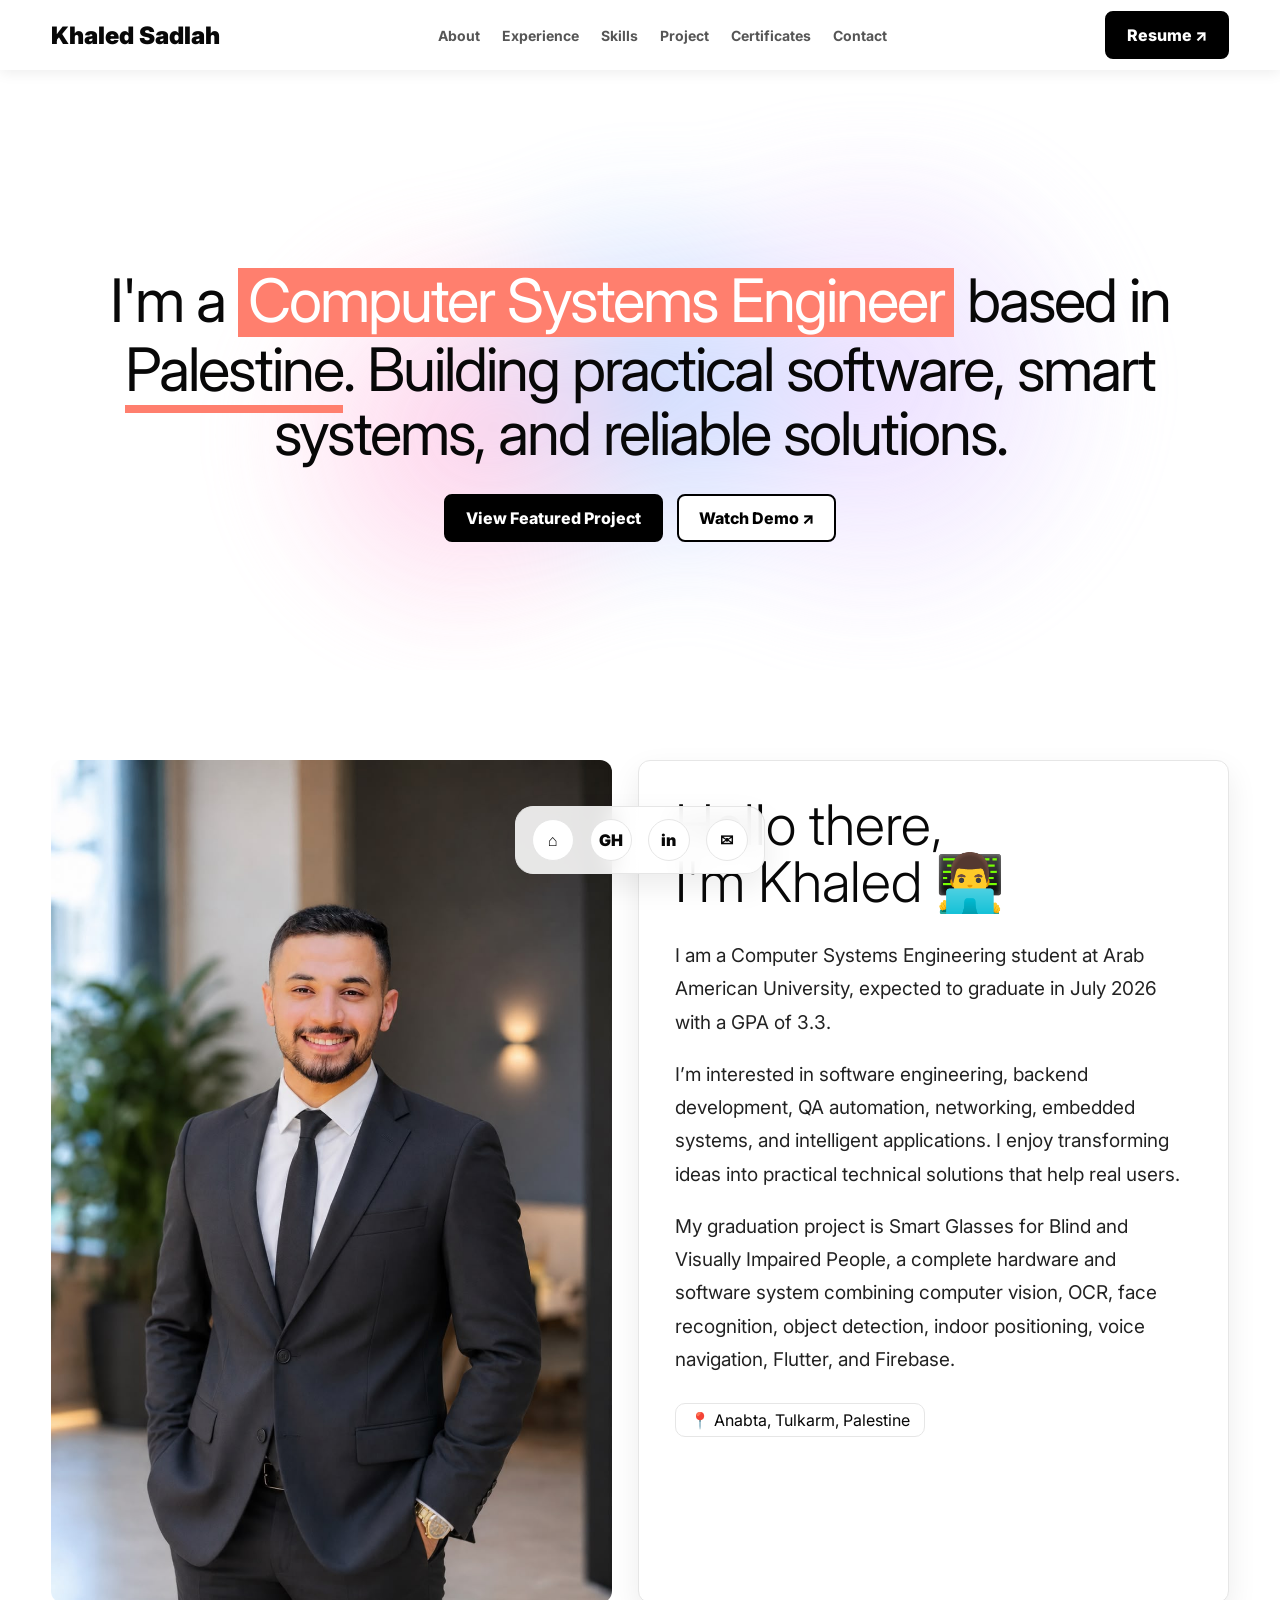
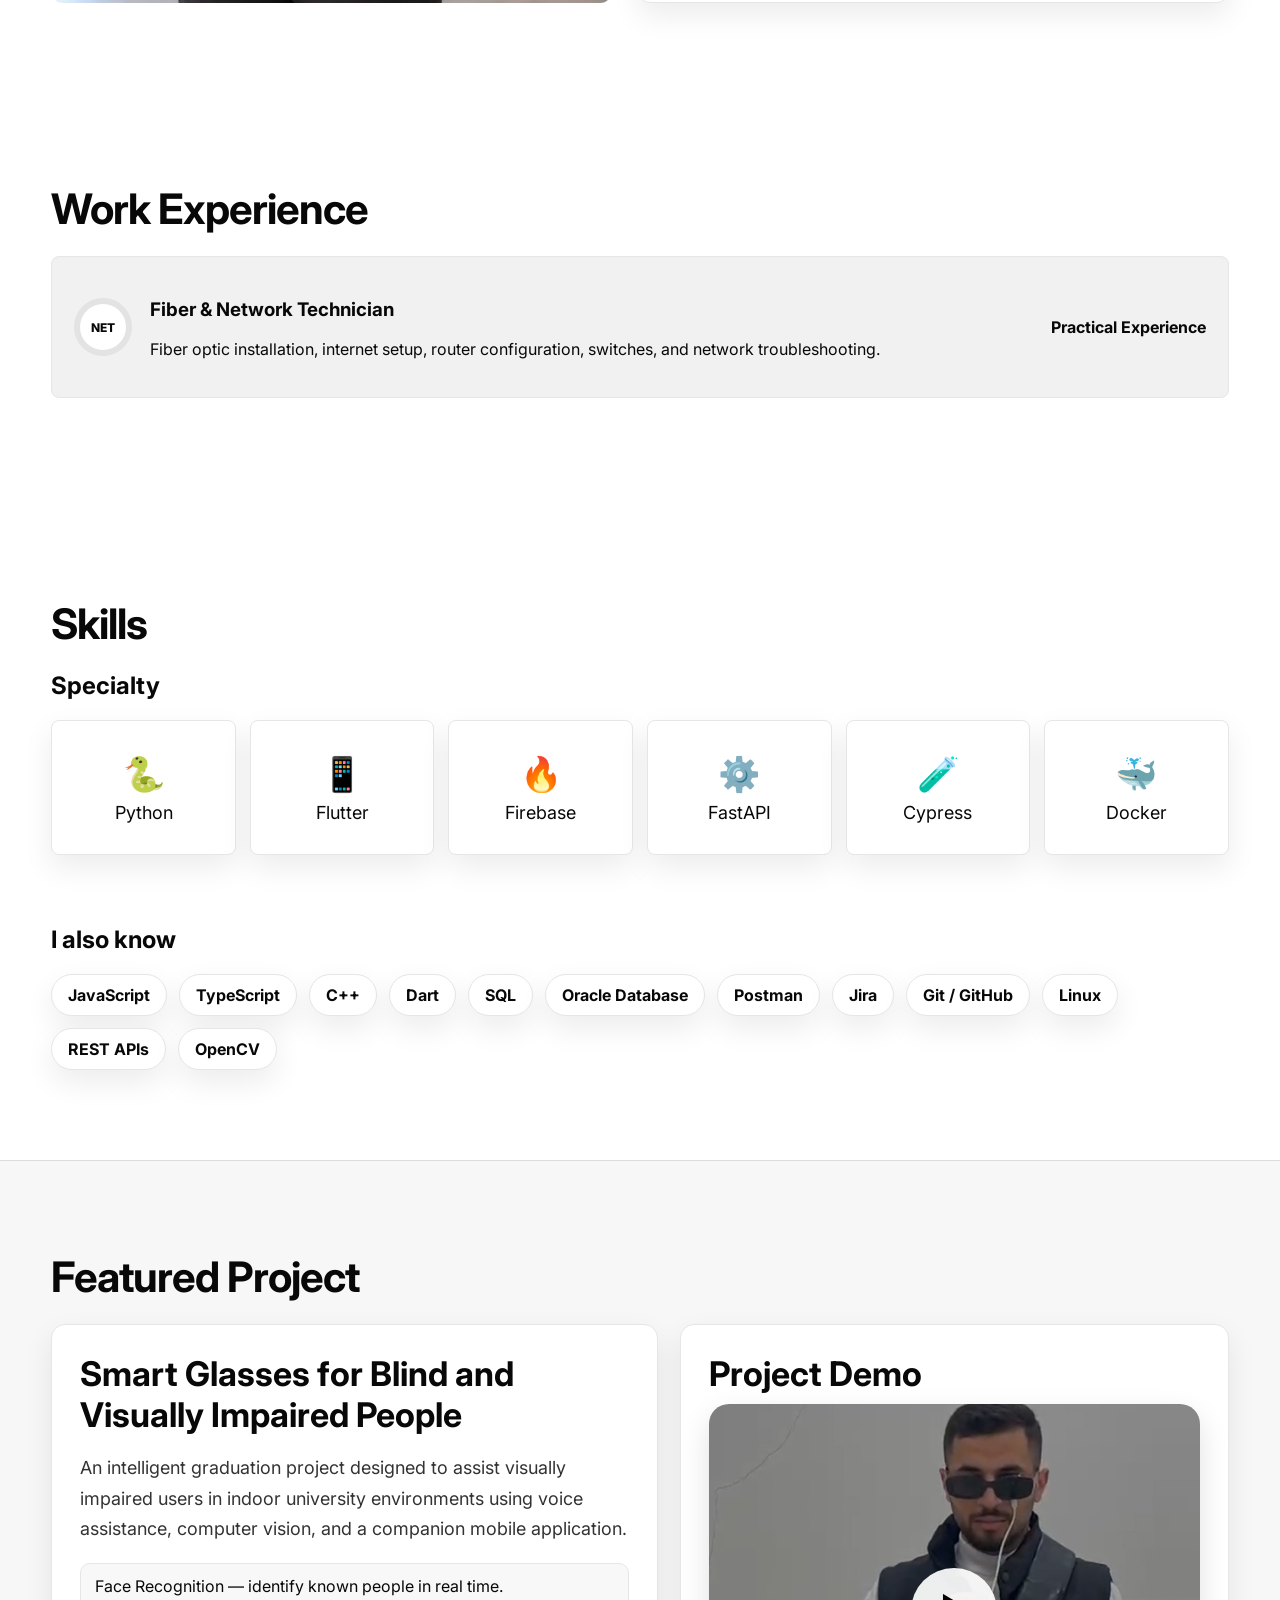
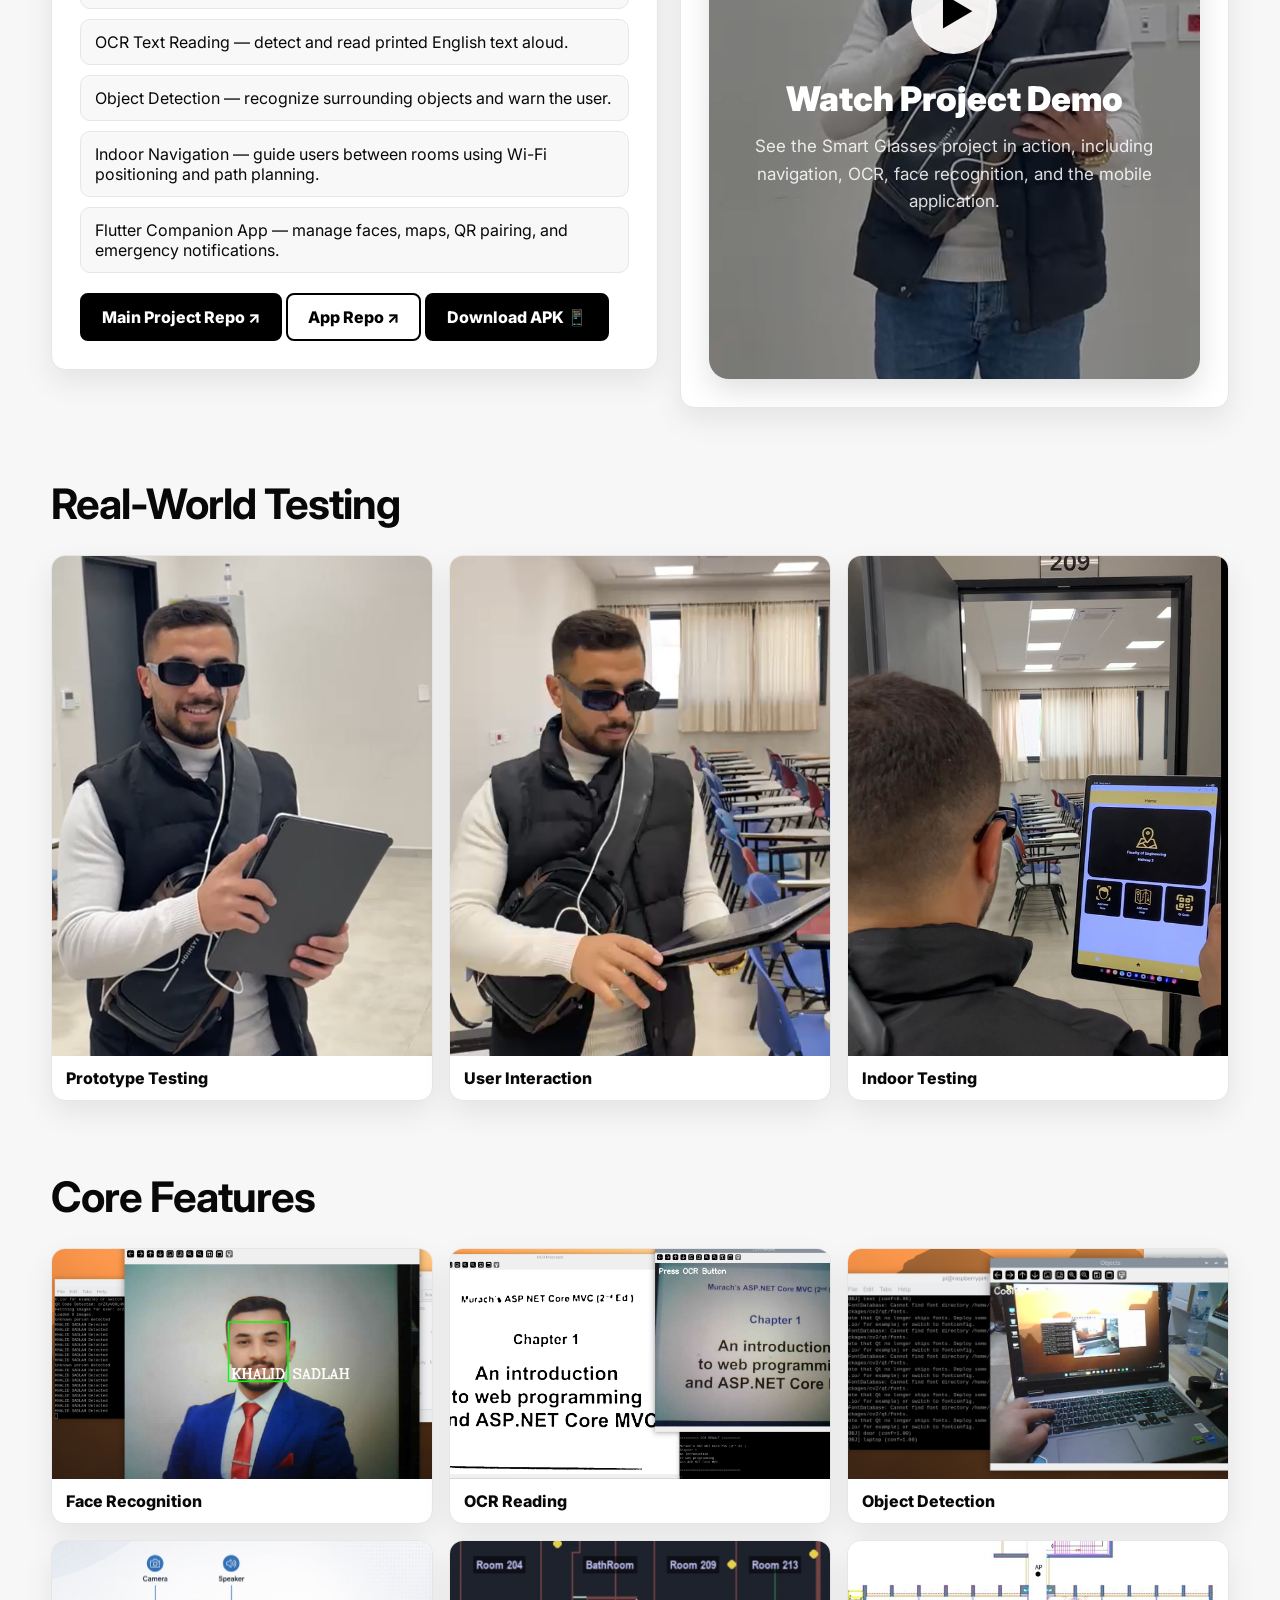
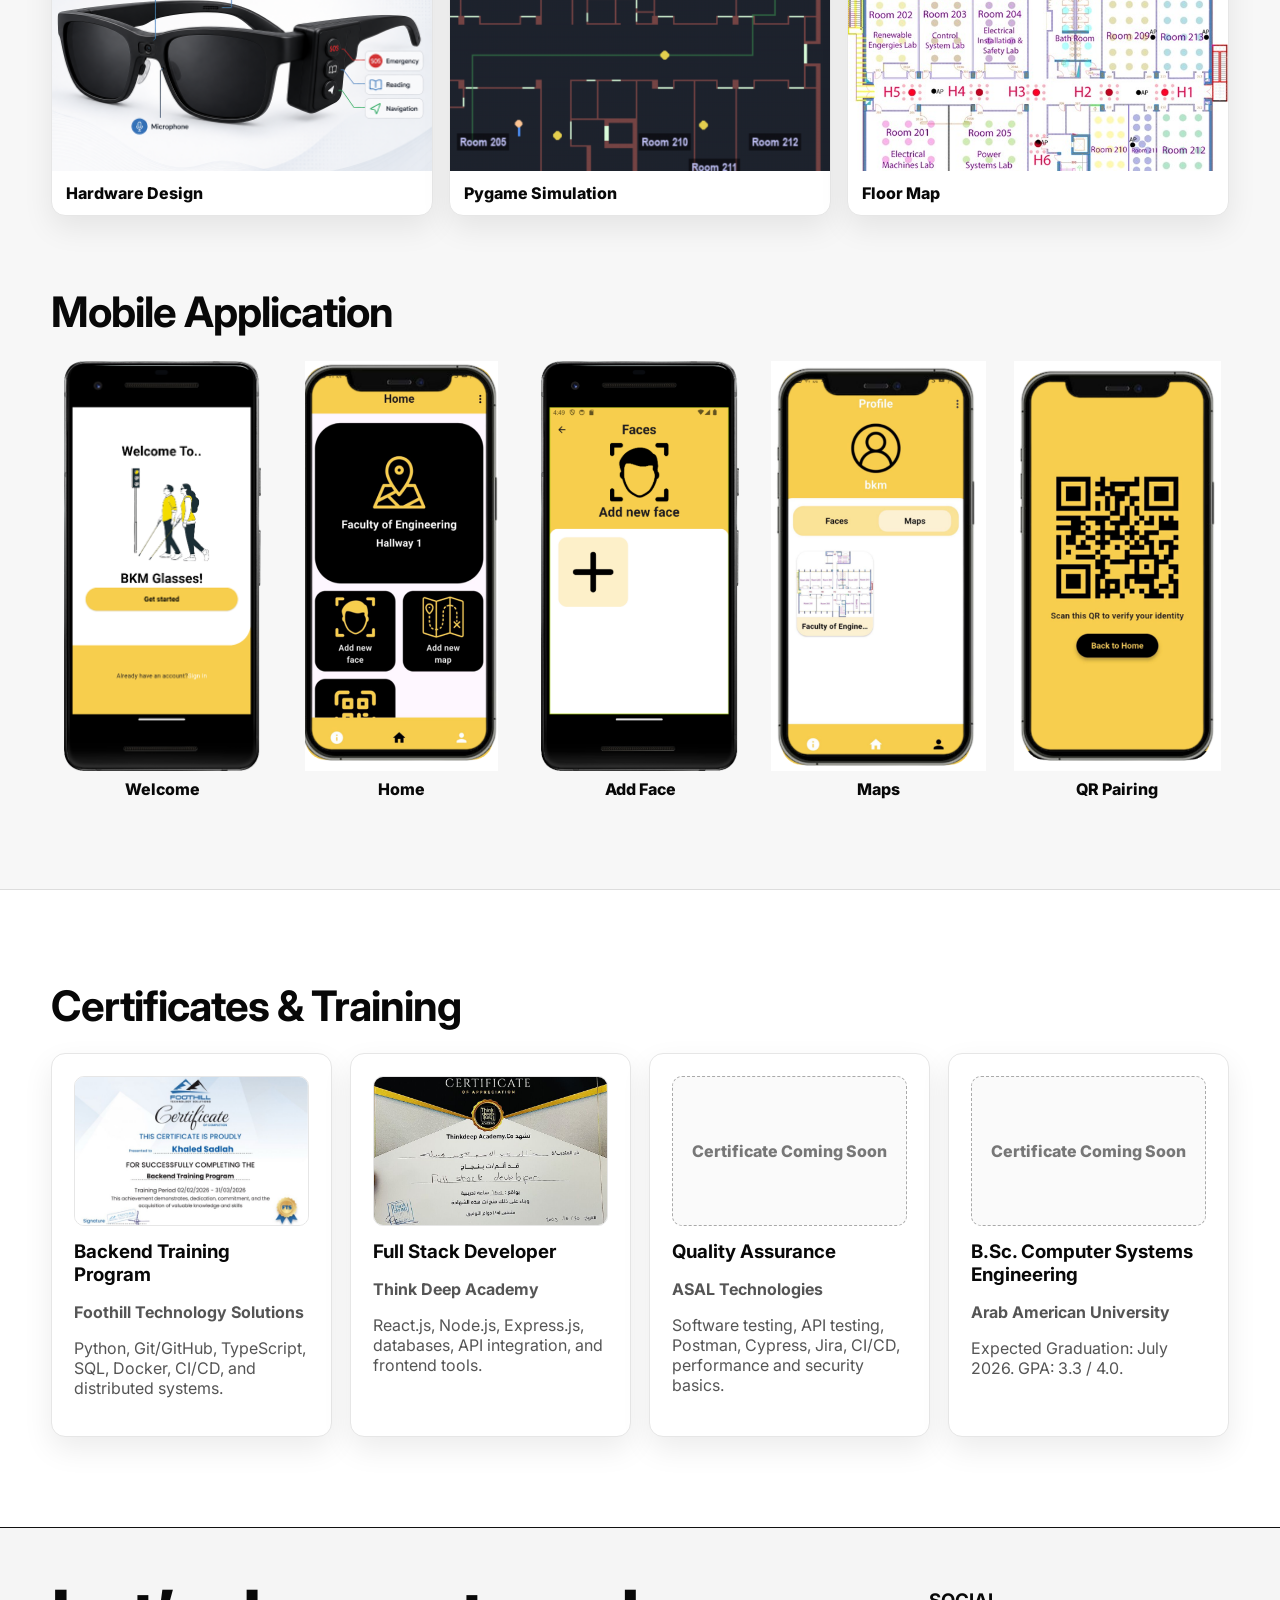
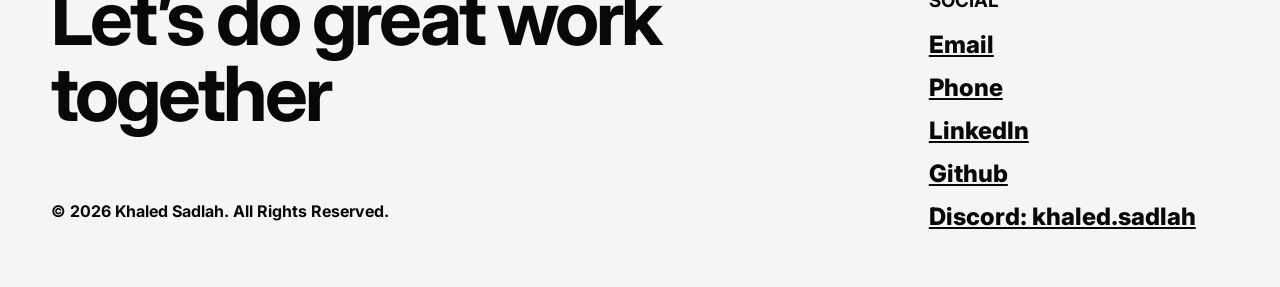
==== portfolio.html @ cbd79a77 "Upload" ====
<!DOCTYPE html>
<html lang="en">

<head>
  <meta charset="UTF-8">
  <meta name="viewport" content="width=device-width, initial-scale=1.0">
  <title>Khaled Sadlah | Portfolio</title>
  <link rel="preconnect" href="https://fonts.googleapis.com">
  <link rel="preconnect" href="https://fonts.gstatic.com" crossorigin>
  <link href="https://fonts.googleapis.com/css2?family=Inter:wght@400;600;700;800;900&display=swap" rel="stylesheet">
  <link rel="stylesheet" href="assets/style.css">
</head>

<body>
  <header class="topbar">
    <div class="container nav">
      <a class="logo" href="index.html">Khaled Sadlah</a>
      <nav class="nav-links">
        <a href="#about">About</a><a href="#experience">Experience</a><a href="#skills">Skills</a><a
          href="#projects">Project</a><a href="#courses">Certificates</a><a href="#contact">Contact</a>
      </nav>
      <a class="btn" href="Khaled_Sadlah_CV.pdf" target="_blank">Resume ↗</a>
    </div>
  </header>

  <div class="floating-dock">
    <a class="dock-icon" href="index.html">⌂</a>
    <a class="dock-icon" href="https://github.com/khaled-sadlah" target="_blank">GH</a>
    <a class="dock-icon" href="https://www.linkedin.com/in/khaled-sadlah/" target="_blank">in</a>
    <a class="dock-icon" href="mailto:khaled.sadlah@gmail.com">✉</a>
  </div>

  <section class="hero">
    <div class="blur-bg"></div>
    <div class="container">
      <h1>I'm a <span class="highlight">Computer Systems Engineer</span> based in <span
          class="underline">Palestine</span>. Building practical software, smart systems, and reliable solutions.</h1>
      <div class="hero-actions">
        <a class="btn" href="#projects">View Featured Project</a>
        <a class="btn light" href="https://youtube.com/shorts/ysKAUUIaAP4?si=lM4BC8TJn2oJ4_73" target="_blank">Watch
          Demo ↗</a>
      </div>
    </div>
  </section>

  <section class="section" id="about">
    <div class="container about-grid">
      <div class="photo-box"><img src="assets/images/about_side.jpeg" alt="Khaled Sadlah profile"></div>
      <div class="about-card">
        <h2>Hello there,<br>I'm Khaled 👨‍💻</h2>
        <p>I am a Computer Systems Engineering student at Arab American University, expected to graduate in July 2026
          with a GPA of 3.3.</p>
        <p>I’m interested in software engineering, backend development, QA automation, networking, embedded systems, and
          intelligent applications. I enjoy transforming ideas into practical technical solutions that help real users.
        </p>
        <p>My graduation project is Smart Glasses for Blind and Visually Impaired People, a complete hardware and
          software system combining computer vision, OCR, face recognition, object detection, indoor positioning, voice
          navigation, Flutter, and Firebase.</p>
        <div class="name-pill">📍 Anabta, Tulkarm, Palestine</div>
      </div>
    </div>
  </section>

  <section class="section" id="experience">
    <div class="container">
      <h2 class="section-title">Work Experience</h2>
      <div class="experience-card">
        <div class="company">
          <div class="company-logo">NET</div>
          <div>
            <h3>Fiber & Network Technician</h3>
            <p>Fiber optic installation, internet setup, router configuration, switches, and network troubleshooting.
            </p>
          </div>
        </div>
        <strong>Practical Experience</strong>
      </div>
    </div>
  </section>

  <section class="section" id="skills">
    <div class="container">
      <h2 class="section-title">Skills</h2>
      <h2>Specialty</h2>
      <div class="skills-grid">
        <div class="skill-card">
          <div>
            <div class="skill-icon">🐍</div>Python
          </div>
        </div>
        <div class="skill-card">
          <div>
            <div class="skill-icon">📱</div>Flutter
          </div>
        </div>
        <div class="skill-card">
          <div>
            <div class="skill-icon">🔥</div>Firebase
          </div>
        </div>
        <div class="skill-card">
          <div>
            <div class="skill-icon">⚙️</div>FastAPI
          </div>
        </div>
        <div class="skill-card">
          <div>
            <div class="skill-icon">🧪</div>Cypress
          </div>
        </div>
        <div class="skill-card">
          <div>
            <div class="skill-icon">🐳</div>Docker
          </div>
        </div>
      </div>
      <h2 style="margin-top:70px">I also know</h2>
      <div class="pills">
        <span class="pill">JavaScript</span><span class="pill">TypeScript</span><span class="pill">C++</span><span
          class="pill">Dart</span><span class="pill">SQL</span><span class="pill">Oracle Database</span><span
          class="pill">Postman</span><span class="pill">Jira</span><span class="pill">Git / GitHub</span><span
          class="pill">Linux</span><span class="pill">REST APIs</span><span class="pill">OpenCV</span>
      </div>
    </div>
  </section>

  <section class="section project-section" id="projects">
    <div class="container">
      <h2 class="section-title">Featured Project</h2>
      <div class="project-grid">
        <div class="project-card">
          <h3>Smart Glasses for Blind and Visually Impaired People</h3>
          <p>An intelligent graduation project designed to assist visually impaired users in indoor university
            environments using voice assistance, computer vision, and a companion mobile application.</p>
          <div class="feature-list">
            <div class="feature">Face Recognition — identify known people in real time.</div>
            <div class="feature">OCR Text Reading — detect and read printed English text aloud.</div>
            <div class="feature">Object Detection — recognize surrounding objects and warn the user.</div>
            <div class="feature">Indoor Navigation — guide users between rooms using Wi-Fi positioning and path
              planning.</div>
            <div class="feature">Flutter Companion App — manage faces, maps, QR pairing, and emergency notifications.
            </div>
          </div>
          <br>
          <a class="btn" href="https://github.com/khaled-sadlah/Smart-Glasses" target="_blank">Main Project Repo ↗</a>
          <a class="btn light" href="https://github.com/khaled-sadlah/Smart-Glasses-Application" target="_blank">App
            Repo ↗</a>
          <a class="btn" href="assets/files/BKM_Glasses.apk" download>Download APK 📱</a>
        </div>
        <div class="project-card demo-card">
          <h3>Project Demo</h3>

          <a class="demo-link" href="https://youtube.com/shorts/ysKAUUIaAP4" target="_blank">
            <img class="demo-image" src="assets/images/short.png" alt="Smart Glasses Project Demo">

            <div class="demo-overlay">
              <div class="play-icon">▶</div>
              <h2>Watch Project Demo</h2>
              <p>
                See the Smart Glasses project in action, including navigation,
                OCR, face recognition, and the mobile application.
              </p>
            </div>
          </a>

        </div>
      </div>

      <h2 class="section-title" style="margin-top:70px">Real-World Testing</h2>
      <div class="gallery">
        <figure><img src="assets/images/project_demo_1.png" alt="Smart glasses testing">
          <figcaption>Prototype Testing</figcaption>
        </figure>
        <figure><img src="assets/images/project_demo_2.png" alt="User interaction">
          <figcaption>User Interaction</figcaption>
        </figure>
        <figure><img src="assets/images/room_testing.png" alt="Room testing">
          <figcaption>Indoor Testing</figcaption>
        </figure>
      </div>

      <h2 class="section-title" style="margin-top:70px">Core Features</h2>
      <div class="gallery-screenshots">
        <figure><img src="assets/images/face_recognition.png" alt="Face recognition">
          <figcaption>Face Recognition</figcaption>
        </figure>
        <figure><img src="assets/images/ocr_reading.png" alt="OCR reading">
          <figcaption>OCR Reading</figcaption>
        </figure>
        <figure><img src="assets/images/object_detection.png" alt="Object detection">
          <figcaption>Object Detection</figcaption>
        </figure>
        <figure><img src="assets/images/glasses_diagram.png" alt="Glasses diagram">
          <figcaption>Hardware Design</figcaption>
        </figure>
        <figure><img src="assets/images/navigation_map.png" alt="Indoor navigation">
          <figcaption>Pygame Simulation</figcaption>
        </figure>
        <figure><img src="assets/images/floor_plan.jpg" alt="Floor plan">
          <figcaption>Floor Map</figcaption>
        </figure>
      </div>

      <h2 class="section-title" style="margin-top:70px">Mobile Application</h2>
      <div class="phone-gallery">
        <figure><img src="assets/images/app_welcome.png" alt="Welcome screen">
          <figcaption>Welcome</figcaption>
        </figure>
        <figure><img src="assets/images/app_home.png" alt="Home screen">
          <figcaption>Home</figcaption>
        </figure>
        <figure><img src="assets/images/app_add_face.png" alt="Add face screen">
          <figcaption>Add Face</figcaption>
        </figure>
        <figure><img src="assets/images/app_maps.png" alt="Maps screen">
          <figcaption>Maps</figcaption>
        </figure>
        <figure><img src="assets/images/app_qr.png" alt="QR screen">
          <figcaption>QR Pairing</figcaption>
        </figure>
      </div>
    </div>
  </section>

  <section class="section" id="courses">
    <div class="container">
      <h2 class="section-title">Certificates & Training</h2>
      <div class="courses-grid">
        <div class="course">
          <img class="cert-img" src="assets/images/cert_backend.png" alt="Backend certificate">
          <h3>Backend Training Program</h3>
          <p><b>Foothill Technology Solutions</b></p>
          <p>Python, Git/GitHub, TypeScript, SQL, Docker, CI/CD, and distributed systems.</p>
        </div>
        <div class="course">
          <img class="cert-img" src="assets/images/cert_fullstack.png" alt="Full stack certificate">
          <h3>Full Stack Developer</h3>
          <p><b>Think Deep Academy</b></p>
          <p>React.js, Node.js, Express.js, databases, API integration, and frontend tools.</p>
        </div>
        <div class="course">
          <div class="coming-soon">Certificate Coming Soon</div>
          <h3>Quality Assurance</h3>
          <p><b>ASAL Technologies</b></p>
          <p>Software testing, API testing, Postman, Cypress, Jira, CI/CD, performance and security basics.</p>
        </div>
        <div class="course">
          <div class="coming-soon">Certificate Coming Soon</div>
          <h3>B.Sc. Computer Systems Engineering</h3>
          <p><b>Arab American University</b></p>
          <p>Expected Graduation: July 2026. GPA: 3.3 / 4.0.</p>
        </div>
      </div>
    </div>
  </section>

  <footer class="footer" id="contact">
    <div class="container footer-grid">
      <div>
        <h2>Let’s do great work together</h2>
        <p class="copyright">© 2026 Khaled Sadlah. All Rights Reserved.</p>
      </div>
      <div class="social-list">
        <h3>SOCIAL</h3>
        <a href="mailto:khaled.sadlah@gmail.com">Email</a>
        <a href="tel:+972592522002">Phone</a>
        <a href="https://www.linkedin.com/in/khaled-sadlah/" target="_blank">LinkedIn</a>
        <a href="https://github.com/khaled-sadlah" target="_blank">Github</a>
        <a href="#">Discord: khaled.sadlah</a>
      </div>
    </div>
  </footer>
</body>

</html>
---- assets/style.css ----
:root {
  --black: #050505;
  --text: #080808;
  --muted: #666;
  --soft: #f7f7f7;
  --line: #e6e6e6;
  --card: #fff;
  --dark: #202526;
  --dark2: #303537;
  --accent: #ff7f6e;
  --yellow: #ffd54a;
  --shadow: 0 12px 30px rgba(0, 0, 0, .08);
}

* {
  box-sizing: border-box
}

html {
  scroll-behavior: smooth
}

body {
  margin: 0;
  font-family: Inter, Arial, sans-serif;
  color: var(--text);
  background: #fff
}

a {
  color: inherit;
  text-decoration: none
}

img {
  max-width: 100%;
  display: block
}

.container {
  width: min(1180px, 92%);
  margin: auto
}

.btn {
  display: inline-flex;
  align-items: center;
  gap: 10px;
  background: #000;
  color: #fff;
  padding: 12px 20px;
  border-radius: 8px;
  font-weight: 800;
  border: 2px solid #000
}

.btn.light {
  background: #fff;
  color: #000
}

.topbar {
  position: sticky;
  top: 0;
  z-index: 50;
  background: rgba(255, 255, 255, .92);
  backdrop-filter: blur(12px);
  box-shadow: 0 2px 14px rgba(0, 0, 0, .08)
}

.nav {
  display: flex;
  justify-content: space-between;
  align-items: center;
  height: 70px
}

.logo {
  font-weight: 900;
  font-size: 24px
}

.nav-links {
  display: flex;
  gap: 22px;
  font-weight: 700;
  color: #555;
  font-size: 14px
}

.hero {
  min-height: 600px;
  display: grid;
  align-items: center;
  position: relative;
  overflow: hidden
}

.blur-bg {
  position: absolute;
  inset: 80px 4% auto 4%;
  height: 520px;
  background: radial-gradient(circle at 35% 55%, rgba(255, 190, 225, .75), transparent 27%), radial-gradient(circle at 50% 45%, rgba(165, 196, 255, .65), transparent 34%), radial-gradient(circle at 70% 45%, rgba(225, 206, 255, .75), transparent 30%);
  filter: blur(38px);
  opacity: .9;
  z-index: -1
}

.hero h1 {
  font-size: clamp(42px, 7vw, 60px);
  line-height: 1.08;
  text-align: center;
  font-weight: 400;
  max-width: 1080px;
  margin: 70px auto 20px;
  letter-spacing: -2px
}

.highlight {
  background: var(--accent);
  color: #fff;
  padding: 0 10px 4px;
  display: inline-block
}

.underline {
  border-bottom: 8px solid var(--accent)
}

.hero-actions {
  display: flex;
  justify-content: center;
  gap: 14px;
  flex-wrap: wrap;
  margin-top: 28px
}

.floating-dock {
  position: fixed;
  left: 50%;
  bottom: 26px;
  transform: translateX(-50%);
  display: flex;
  gap: 16px;
  padding: 12px 16px;
  border: 1px solid var(--line);
  background: rgba(255, 255, 255, .88);
  backdrop-filter: blur(12px);
  border-radius: 18px;
  box-shadow: var(--shadow);
  z-index: 80
}

.dock-icon {
  width: 42px;
  height: 42px;
  border-radius: 50%;
  display: grid;
  place-items: center;
  border: 1px solid var(--line);
  font-weight: 900;
  background: white
}

.section {
  padding: 90px 0
}

.about-grid {
  display: grid;
  grid-template-columns: .95fr 1fr;
  gap: 26px;
  align-items: stretch
}

.photo-box {
  border-radius: 12px;
  background: #eee;
  min-height: 520px;
  overflow: hidden
}

.photo-box img {
  width: 100%;
  height: 100%;
  object-fit: cover
}

.about-card {
  border: 1px solid var(--line);
  border-radius: 12px;
  padding: 36px;
  box-shadow: var(--shadow);
  background: white
}

.about-card h2 {
  font-size: 56px;
  line-height: 1.02;
  margin: 0 0 28px;
  font-weight: 300
}

.about-card p {
  font-size: 19px;
  line-height: 1.75;
  color: #222
}

.name-pill {
  display: inline-flex;
  align-items: center;
  gap: 10px;
  border: 1px solid var(--line);
  border-radius: 10px;
  padding: 6px 14px;
  margin-top: 8px
}

.section-title {
  font-size: 42px;
  margin: 0 0 22px;
  letter-spacing: -1px
}

.experience-card {
  border: 1px solid var(--line);
  background: #f1f1f1;
  border-radius: 8px;
  padding: 22px;
  display: flex;
  justify-content: space-between;
  align-items: center;
  margin-bottom: 20px;
  gap: 18px
}

.company {
  display: flex;
  gap: 18px;
  align-items: center
}

.company-logo {
  width: 58px;
  height: 58px;
  border-radius: 50%;
  display: grid;
  place-items: center;
  background: #fff;
  border: 6px solid #e3e3e3;
  font-size: 12px;
  font-weight: 800
}

.skills-grid {
  display: grid;
  grid-template-columns: repeat(6, 1fr);
  gap: 14px
}

.skill-card {
  min-height: 135px;
  border: 1px solid var(--line);
  border-radius: 8px;
  background: white;
  box-shadow: var(--shadow);
  display: grid;
  place-items: center;
  text-align: center;
  padding: 18px;
  font-size: 18px
}

.skill-icon {
  font-size: 34px;
  margin-bottom: 8px
}

.pills {
  display: flex;
  flex-wrap: wrap;
  gap: 12px;
  margin-top: 18px
}

.pill {
  padding: 10px 16px;
  border: 1px solid var(--line);
  border-radius: 999px;
  box-shadow: var(--shadow);
  background: white;
  font-weight: 700
}

.project-section {
  background: #f7f7f7;
  border-top: 1px solid #ddd;
  border-bottom: 1px solid #ddd
}

.project-grid {
  display: grid;
  grid-template-columns: 1.05fr .95fr;
  gap: 22px;
  align-items: start
}

.project-card {
  background: #fff;
  border: 1px solid var(--line);
  border-radius: 14px;
  padding: 28px;
  box-shadow: var(--shadow)
}

.project-card h3 {
  font-size: 34px;
  margin: 0 0 10px
}

.project-card p {
  font-size: 18px;
  color: #333;
  line-height: 1.7
}

.feature-list {
  display: grid;
  gap: 10px;
  margin-top: 18px
}

.feature {
  padding: 12px 14px;
  background: #f8f8f8;
  border: 1px solid var(--line);
  border-radius: 10px
}

.video-wrap {
  position: relative;
  aspect-ratio: 9/16;
  max-width: 390px;
  margin: auto;
  border-radius: 26px;
  overflow: hidden;
  box-shadow: var(--shadow);
  background: #000
}

.video-wrap iframe {
  position: absolute;
  inset: 0;
  width: 100%;
  height: 100%;
  border: 0
}

.gallery {
  display: grid;
  grid-template-columns: repeat(3, 1fr);
  gap: 16px;
  margin-top: 26px
}

.gallery figure {
  margin: 0;
  background: white;
  border: 1px solid var(--line);
  border-radius: 14px;
  overflow: hidden;
  box-shadow: var(--shadow)
}

.gallery img {
  width: 100%;
  height: 500px;
  object-fit: cover
}

.gallery figcaption {
  padding: 12px 14px;
  font-weight: 800
}

.gallery-screenshots {
  display: grid;
  grid-template-columns: repeat(3, 1fr);
  gap: 16px;
  margin-top: 26px
}

.gallery-screenshots figure {
  margin: 0;
  background: white;
  border: 1px solid var(--line);
  border-radius: 14px;
  overflow: hidden;
  box-shadow: var(--shadow)
}

.gallery-screenshots img {
  width: 100%;
  height: 230px;
  object-fit: cover
}

.gallery-screenshots figcaption {
  padding: 12px 14px;
  font-weight: 800
}

.phone-gallery {
  display: grid;
  grid-template-columns: repeat(5, 1fr);
  gap: 16px;
  margin-top: 24px
}

.phone-gallery figure {
  margin: 0;
  text-align: center
}

.phone-gallery img {
  height: 410px;
  width: 100%;
  object-fit: contain
}

.phone-gallery figcaption {
  font-weight: 800;
  margin-top: 8px
}

.courses-grid {
  display: grid;
  grid-template-columns: repeat(4, 1fr);
  gap: 18px
}

.course {
  border: 1px solid var(--line);
  border-radius: 14px;
  padding: 22px;
  background: white;
  box-shadow: var(--shadow)
}

.course h3 {
  margin: 0 0 8px
}

.course p {
  color: #555
}

.cert-img {
  height: 150px;
  width: 100%;
  object-fit: cover;
  border-radius: 10px;
  border: 1px solid var(--line);
  margin-bottom: 14px
}

.coming-soon {
  display: grid;
  place-items: center;
  height: 150px;
  border: 1px dashed #aaa;
  border-radius: 10px;
  background: #fafafa;
  color: #777;
  font-weight: 800;
  margin-bottom: 14px
}

.footer {
  min-height: 360px;
  background: #f5f5f5;
  border-top: 1px solid #111;
  display: flex;
  align-items: center
}

.footer-grid {
  display: grid;
  grid-template-columns: 1fr 300px;
  gap: 30px;
  align-items: center
}

.footer h2 {
  font-size: 76px;
  line-height: 1;
  margin: 0;
  letter-spacing: -3px
}

.social-list a {
  display: block;
  font-size: 24px;
  text-decoration: underline;
  margin: 14px 0;
  font-weight: 800
}

.copyright {
  margin-top: 70px;
  font-weight: 700
}

.demo-card {
  overflow: hidden;
}

.demo-link {
  position: relative;
  display: block;
  overflow: hidden;
  border-radius: 20px;
  color: #fff;
  min-height: 450px;
  box-shadow: 0 12px 30px rgba(0, 0, 0, .12);
}

.demo-image {
  width: 100%;
  height: 575px;
  object-fit: cover;
  display: block;
  filter: brightness(0.65);
  transition: 0.3s ease;
}

.demo-link:hover .demo-image {
  transform: scale(1.04);
  filter: brightness(0.5);
}

.demo-overlay {
  position: absolute;
  inset: 0;
  padding: 28px;
  display: flex;
  flex-direction: column;
  justify-content: center;
  align-items: center;
  text-align: center;
}

.play-icon {
  width: 86px;
  height: 86px;
  border-radius: 50%;
  display: grid;
  place-items: center;
  background: rgba(255, 255, 255, .92);
  color: #000;
  font-size: 38px;
  margin-bottom: 24px;
  padding-left: 6px;
}

.demo-overlay h2 {
  margin: 0;
  font-size: 34px;
  font-weight: 900;
}

.demo-overlay p {
  max-width: 430px;
  margin: 14px auto 0;
  color: rgba(255, 255, 255, .86);
  font-size: 17px;
  line-height: 1.6;
}

/* Link page */
.link-body {
  background: var(--dark);
  color: white;
  min-height: 100vh
}

.link-layout {
  min-height: 100vh;
  display: grid;
  grid-template-columns: .85fr 1.25fr;
  gap: 60px;
  align-items: center;
  padding: 70px 0
}

.profile-img {
  width: 360px;
  height: 360px;
  border-radius: 50%;
  background: #ddd;
  margin-bottom: 36px;
  overflow: hidden
}

.profile-img img {
  width: 100%;
  height: 100%;
  object-fit: cover
}

.link-left h1 {
  font-family: Georgia, serif;
  font-size: 52px;
  margin: 0 0 18px
}

.link-left p {
  color: #b7b7b7;
  font-size: 24px;
  line-height: 1.35;
  max-width: 570px
}

.link-right h2 {
  color: #aaa;
  font-weight: 400;
  letter-spacing: 8px;
  font-size: 22px;
  margin: -120px 0 35px
}

.quick-grid {
  display: grid;
  grid-template-columns: 1fr 1fr;
  gap: 26px
}

.quick-card {
  background: var(--dark2);
  border: 1px solid rgba(255, 255, 255, .08);
  border-radius: 24px;
  min-height: 190px;
  padding: 28px;
  display: flex;
  justify-content: space-between;
  align-items: center;
  transition: .25s
}

.quick-card:hover {
  transform: translateY(-5px);
  background: #3a3f41;
}

.portfolio-card:hover{
  background:var(--dark2);
}
.quick-card.wide {
  grid-column: 1/3;
}

.quick-card .meta {
  color: #aaa;
  margin-top: 8px
}

.quick-card .big {
  font-size: 22px;
  font-weight: 800
}

.quick-card .emoji {
  font-size: 42px
}

.quick-note {
  margin-top: 34px;
  color: #ccc;
  font-weight: 800
}

@media(max-width:1000px) {
  .nav-links {
    display: none
  }

  .about-grid,
  .project-grid,
  .footer-grid,
  .link-layout {
    grid-template-columns: 1fr
  }

  .skills-grid {
    grid-template-columns: repeat(2, 1fr)
  }

  .courses-grid {
    grid-template-columns: 1fr
  }

  .gallery {
    grid-template-columns: 1fr
  }

  .phone-gallery {
    grid-template-columns: repeat(2, 1fr)
  }

  .quick-grid {
    grid-template-columns: 1fr
  }

  .quick-card.wide {
    grid-column: auto
  }

  .footer h2 {
    font-size: 48px
  }

  .hero {
    min-height: 620px
  }

  .hero h1 {
    text-align: left;
    font-size: 44px;
    margin-top: 40px
  }
}

/* ===== Link Page Fixes ===== */

.profile-img {
  width: 360px;
  height: 360px;
}

.profile-img img {
  width: 100%;
  height: 100%;
  object-fit: cover;
  object-position: center;
}

.quick-grid {
  grid-template-columns: repeat(3, minmax(0, 0.6fr));
  justify-content: center;
}

.quick-card {
  min-height: 135px;
  padding: 22px 24px;
}

.quick-card.wide {
  grid-column: 1 / 4;
  min-height: 280px;
}

.quick-card .emoji {
  font-size: 24px;
  opacity: .75;
}

.portfolio-card{
  position:relative;
  overflow:hidden;
  min-height:190px;
  background:var(--dark2);
}

.portfolio-card::before{
  content:"";
  position:absolute;
  right:0;
  top:0;
  width:45%;
  height:100%;
  background:
    linear-gradient(
      90deg,
      rgba(48,53,55,1) 0%,
      rgba(48,53,55,.80) 8%,
      rgba(48,53,55,.55) 15%,
      rgba(48,53,55,.15) 40%,
      rgba(48,53,55,0) 100%
    ),
    url("./images/profile_official.jpg");

  background-size:cover;
  background-position:center;
  background-repeat:no-repeat;
  opacity:.75;
  pointer-events:none;
  transition:.25s ease;
}

.portfolio-card:hover::before{
  transform:scale(1.03);
  opacity:.9;
}

.portfolio-card > div{
  position:relative;
  z-index:2;
}

.portfolio-card .big {
  font-size: 38px;
}

.quick-card:not(.portfolio-card) .big {
  font-size: 21px;
}
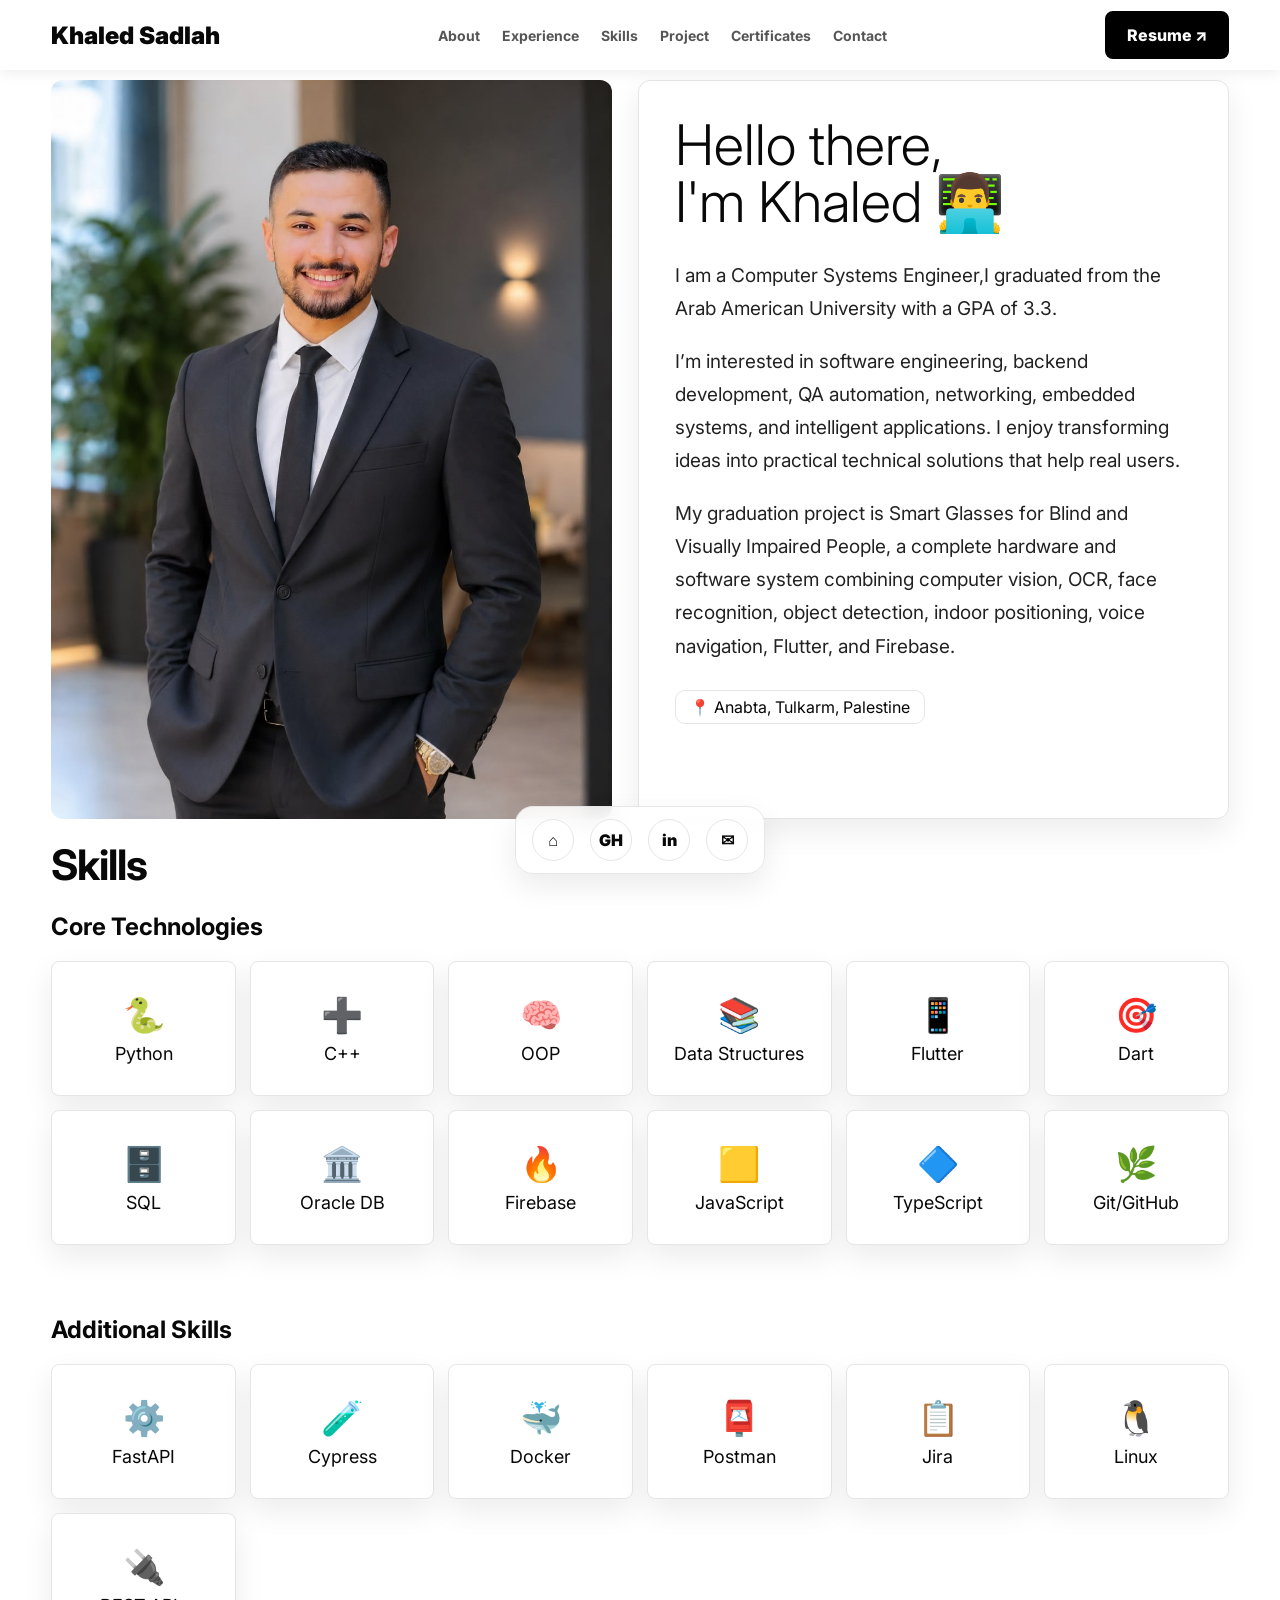
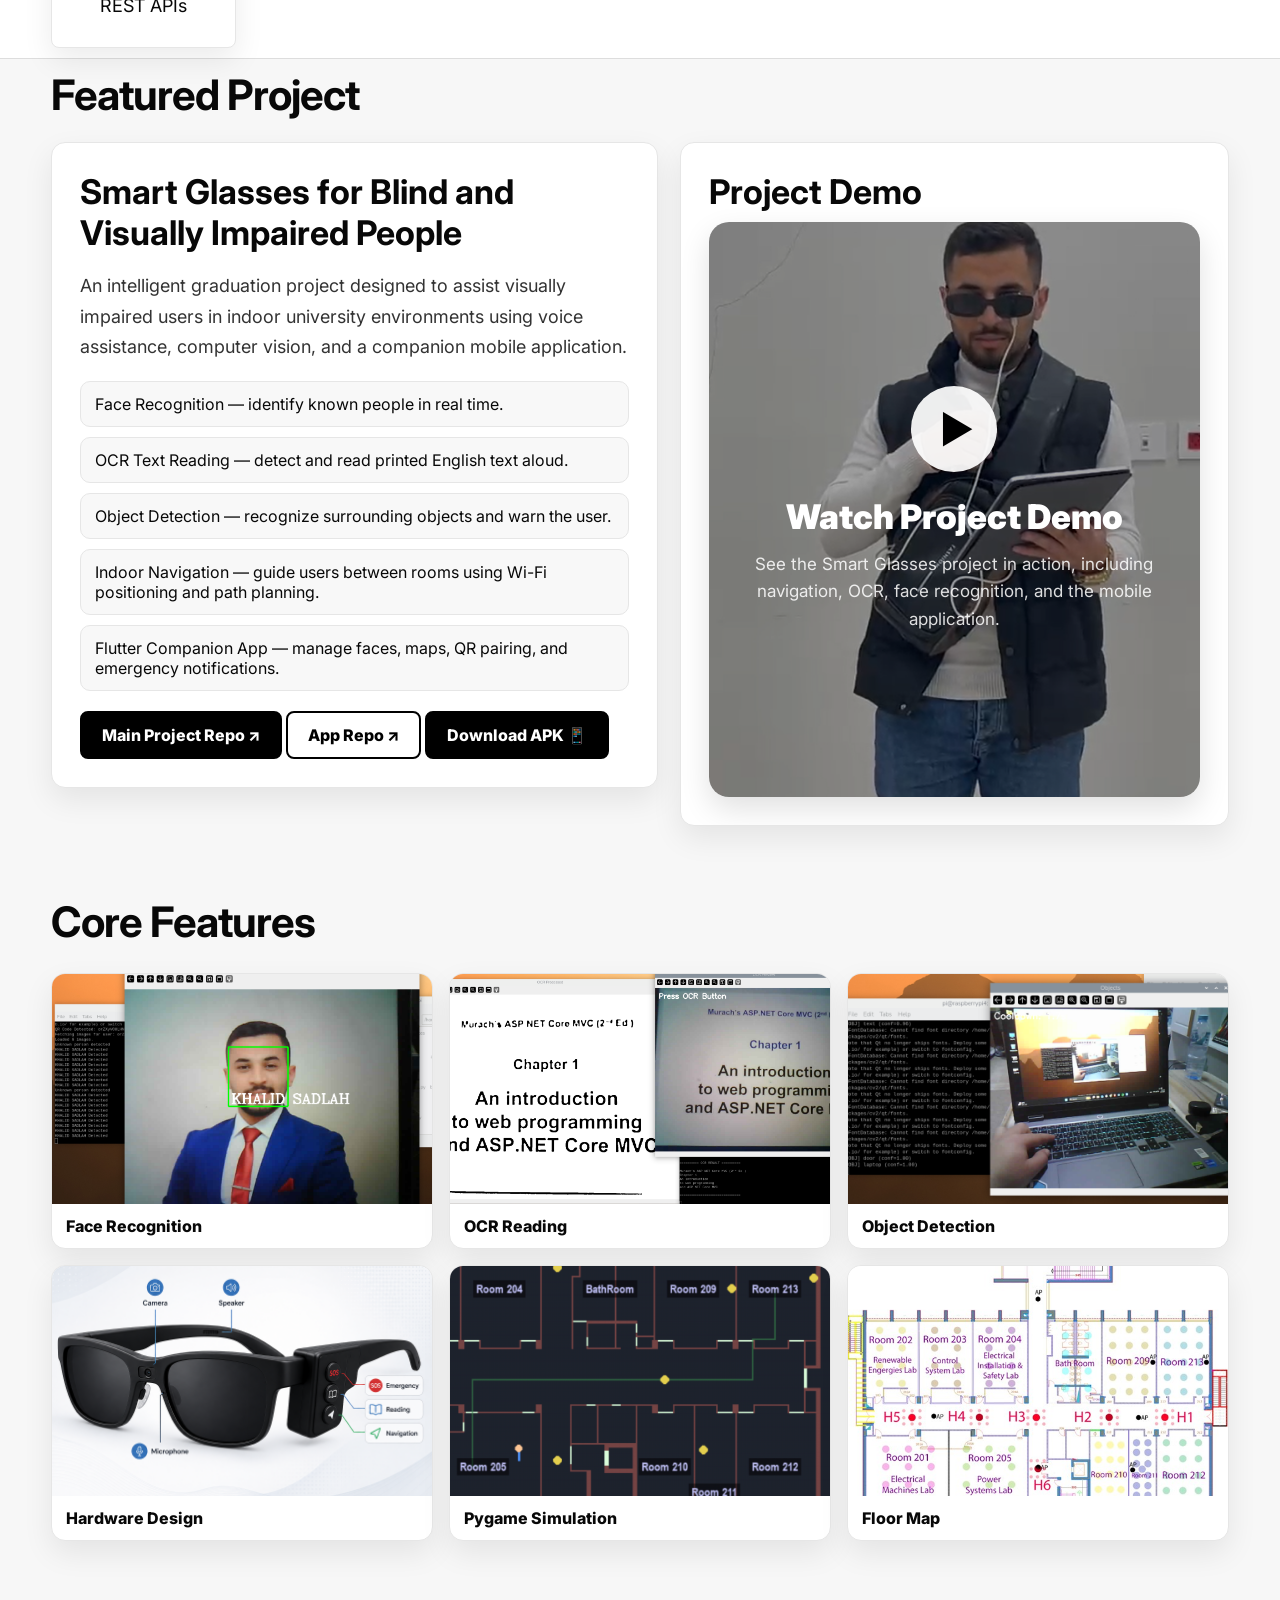
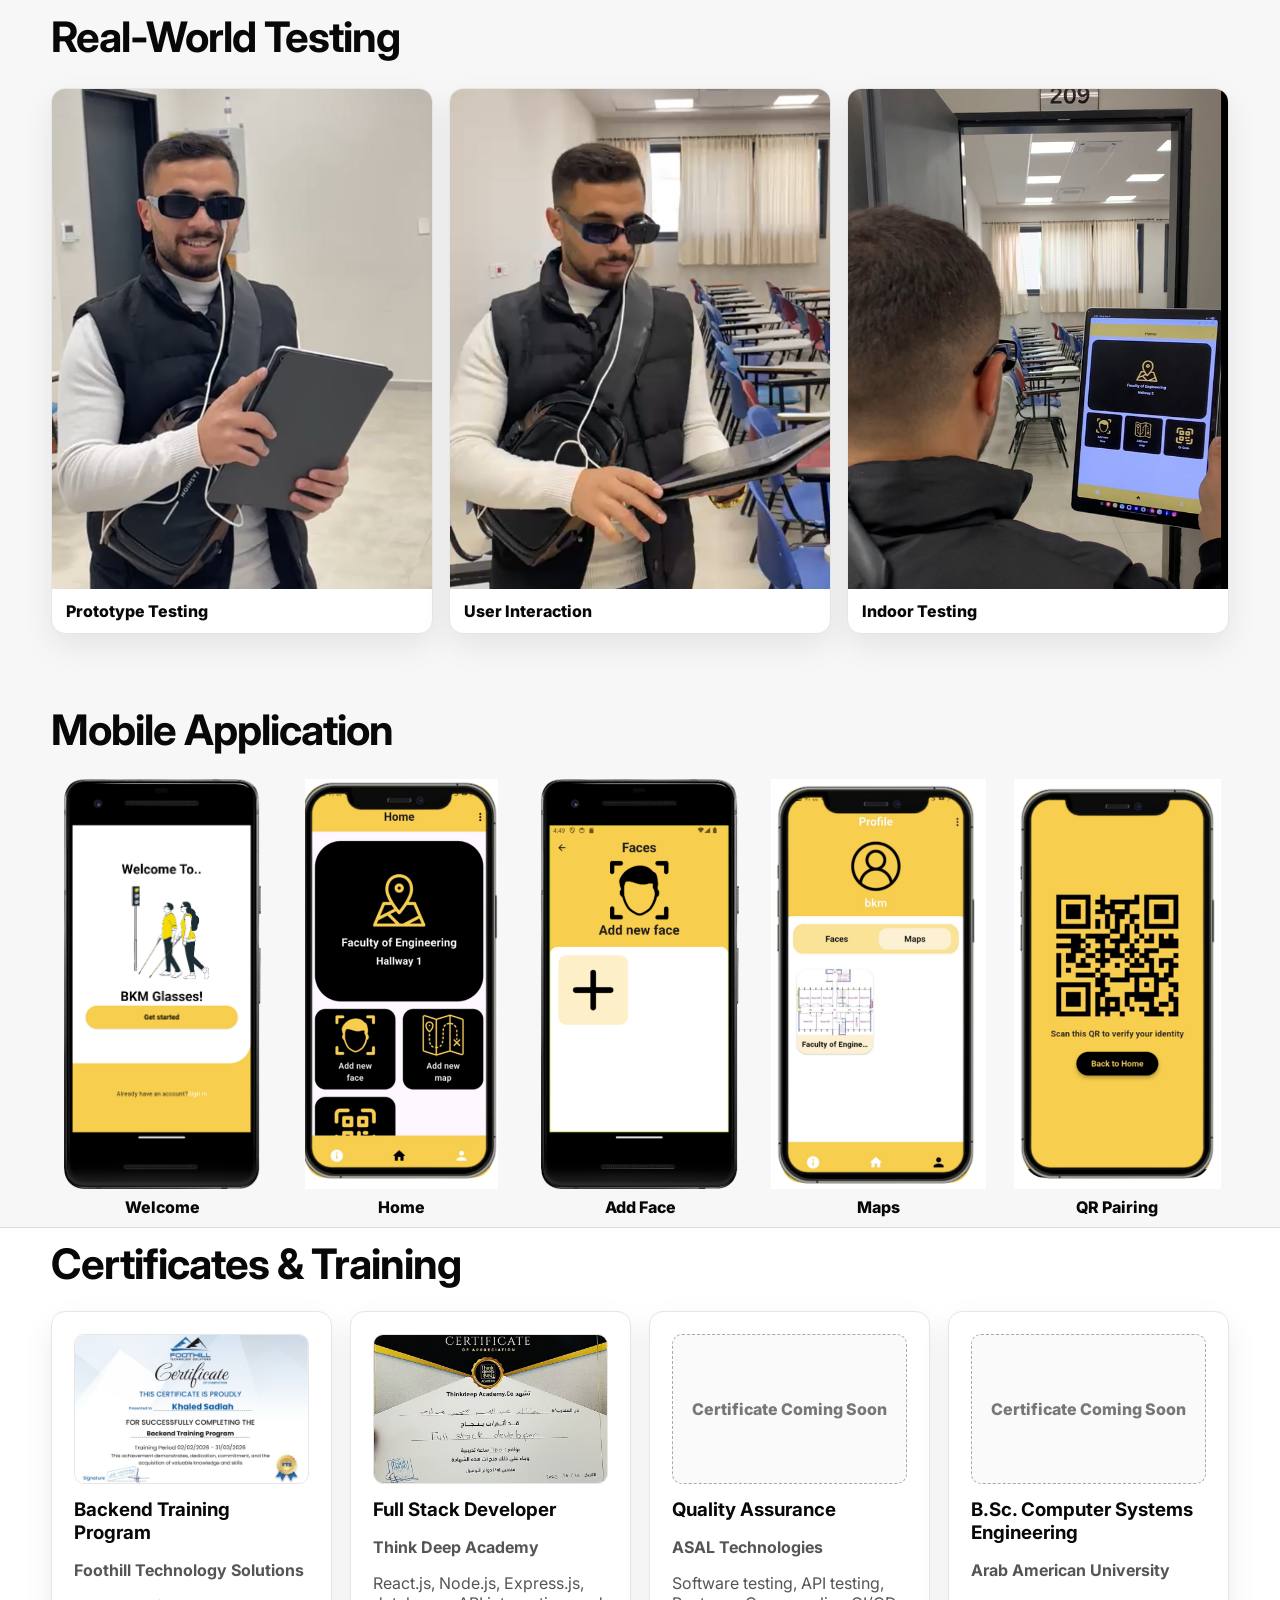
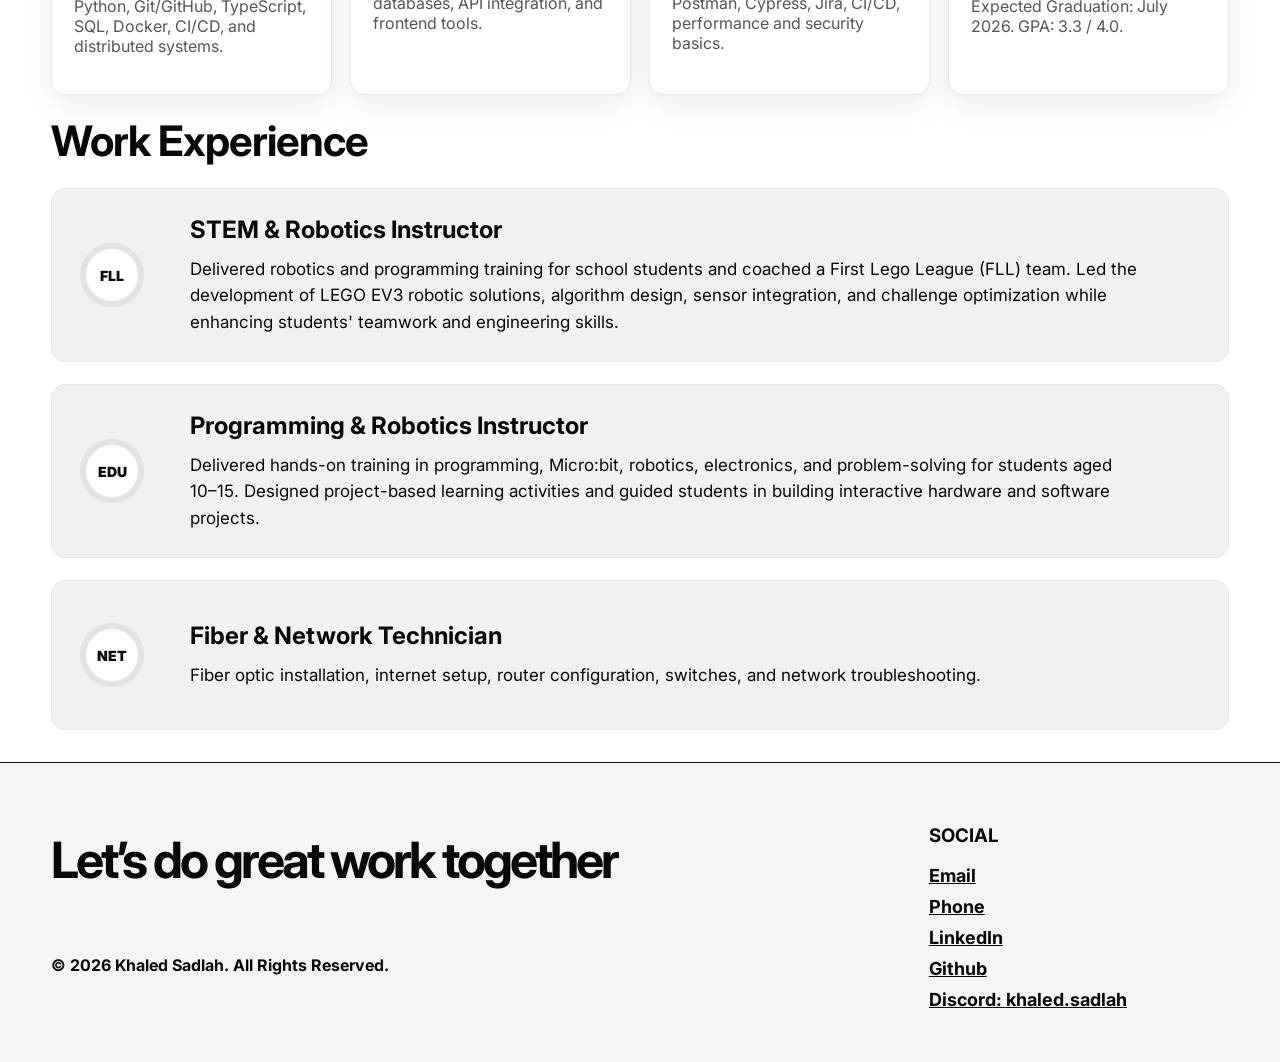
==== commit c17b6c3d: "Update" ====
--- a/portfolio.html
+++ b/portfolio.html
@@ -30,26 +30,12 @@
     <a class="dock-icon" href="mailto:khaled.sadlah@gmail.com">✉</a>
   </div>
 
-  <section class="hero">
-    <div class="blur-bg"></div>
-    <div class="container">
-      <h1>I'm a <span class="highlight">Computer Systems Engineer</span> based in <span
-          class="underline">Palestine</span>. Building practical software, smart systems, and reliable solutions.</h1>
-      <div class="hero-actions">
-        <a class="btn" href="#projects">View Featured Project</a>
-        <a class="btn light" href="https://youtube.com/shorts/ysKAUUIaAP4?si=lM4BC8TJn2oJ4_73" target="_blank">Watch
-          Demo ↗</a>
-      </div>
-    </div>
-  </section>
-
   <section class="section" id="about">
     <div class="container about-grid">
-      <div class="photo-box"><img src="assets/images/about_side.jpeg" alt="Khaled Sadlah profile"></div>
+      <div class="photo-box"><img src="assets/images/profile_official.jpeg" alt="Khaled Sadlah profile"></div>
       <div class="about-card">
         <h2>Hello there,<br>I'm Khaled 👨‍💻</h2>
-        <p>I am a Computer Systems Engineering student at Arab American University, expected to graduate in July 2026
-          with a GPA of 3.3.</p>
+        <p>I am a Computer Systems Engineer,I graduated from the Arab American University with a GPA of 3.3.</p>
         <p>I’m interested in software engineering, backend development, QA automation, networking, embedded systems, and
           intelligent applications. I enjoy transforming ideas into practical technical solutions that help real users.
         </p>
@@ -61,65 +47,157 @@
     </div>
   </section>
 
-  <section class="section" id="experience">
-    <div class="container">
-      <h2 class="section-title">Work Experience</h2>
-      <div class="experience-card">
-        <div class="company">
-          <div class="company-logo">NET</div>
-          <div>
-            <h3>Fiber & Network Technician</h3>
-            <p>Fiber optic installation, internet setup, router configuration, switches, and network troubleshooting.
-            </p>
-          </div>
-        </div>
-        <strong>Practical Experience</strong>
-      </div>
-    </div>
-  </section>
-
   <section class="section" id="skills">
     <div class="container">
       <h2 class="section-title">Skills</h2>
-      <h2>Specialty</h2>
+      <h2>Core Technologies</h2>
+
       <div class="skills-grid">
-        <div class="skill-card">
-          <div>
-            <div class="skill-icon">🐍</div>Python
-          </div>
-        </div>
-        <div class="skill-card">
-          <div>
-            <div class="skill-icon">📱</div>Flutter
-          </div>
-        </div>
-        <div class="skill-card">
-          <div>
-            <div class="skill-icon">🔥</div>Firebase
-          </div>
-        </div>
-        <div class="skill-card">
-          <div>
-            <div class="skill-icon">⚙️</div>FastAPI
-          </div>
-        </div>
-        <div class="skill-card">
-          <div>
-            <div class="skill-icon">🧪</div>Cypress
-          </div>
-        </div>
-        <div class="skill-card">
-          <div>
-            <div class="skill-icon">🐳</div>Docker
-          </div>
-        </div>
-      </div>
-      <h2 style="margin-top:70px">I also know</h2>
-      <div class="pills">
-        <span class="pill">JavaScript</span><span class="pill">TypeScript</span><span class="pill">C++</span><span
-          class="pill">Dart</span><span class="pill">SQL</span><span class="pill">Oracle Database</span><span
-          class="pill">Postman</span><span class="pill">Jira</span><span class="pill">Git / GitHub</span><span
-          class="pill">Linux</span><span class="pill">REST APIs</span><span class="pill">OpenCV</span>
+
+        <div class="skill-card">
+          <div>
+            <div class="skill-icon">🐍</div>
+            Python
+          </div>
+        </div>
+
+        <div class="skill-card">
+          <div>
+            <div class="skill-icon">➕</div>
+            C++
+          </div>
+        </div>
+
+        <div class="skill-card">
+          <div>
+            <div class="skill-icon">🧠</div>
+            OOP
+          </div>
+        </div>
+
+        <div class="skill-card">
+          <div>
+            <div class="skill-icon">📚</div>
+            Data Structures
+          </div>
+        </div>
+
+        <div class="skill-card">
+          <div>
+            <div class="skill-icon">📱</div>
+            Flutter
+          </div>
+        </div>
+
+        <div class="skill-card">
+          <div>
+            <div class="skill-icon">🎯</div>
+            Dart
+          </div>
+        </div>
+
+        <div class="skill-card">
+          <div>
+            <div class="skill-icon">🗄️</div>
+            SQL
+          </div>
+        </div>
+
+        <div class="skill-card">
+          <div>
+            <div class="skill-icon">🏛️</div>
+            Oracle DB
+          </div>
+        </div>
+
+
+
+        <div class="skill-card">
+          <div>
+            <div class="skill-icon">🔥</div>
+            Firebase
+          </div>
+        </div>
+
+        <div class="skill-card">
+          <div>
+            <div class="skill-icon">🟨</div>
+            JavaScript
+          </div>
+        </div>
+
+        <div class="skill-card">
+          <div>
+            <div class="skill-icon">🔷</div>
+            TypeScript
+          </div>
+        </div>
+        <div class="skill-card">
+          <div>
+            <div class="skill-icon">🌿</div>
+            Git/GitHub
+          </div>
+        </div>
+      </div>
+
+      <h2 style="margin-top:70px">Additional Skills</h2>
+
+      <div class="skills-grid">
+
+
+
+        <div class="skill-card">
+          <div>
+            <div class="skill-icon">⚙️</div>
+            FastAPI
+          </div>
+        </div>
+
+        <div class="skill-card">
+          <div>
+            <div class="skill-icon">🧪</div>
+            Cypress
+          </div>
+        </div>
+
+        <div class="skill-card">
+          <div>
+            <div class="skill-icon">🐳</div>
+            Docker
+          </div>
+        </div>
+
+
+        <div class="skill-card">
+          <div>
+            <div class="skill-icon">📮</div>
+            Postman
+          </div>
+        </div>
+
+        <div class="skill-card">
+          <div>
+            <div class="skill-icon">📋</div>
+            Jira
+          </div>
+        </div>
+
+
+
+        <div class="skill-card">
+          <div>
+            <div class="skill-icon">🐧</div>
+            Linux
+          </div>
+        </div>
+
+        <div class="skill-card">
+          <div>
+            <div class="skill-icon">🔌</div>
+            REST APIs
+          </div>
+        </div>
+
       </div>
     </div>
   </section>
@@ -166,6 +244,30 @@
         </div>
       </div>
 
+
+
+      <h2 class="section-title" style="margin-top:70px">Core Features</h2>
+      <div class="gallery-screenshots">
+        <figure><img src="assets/images/face_recognition.png" alt="Face recognition">
+          <figcaption>Face Recognition</figcaption>
+        </figure>
+        <figure><img src="assets/images/ocr_reading.png" alt="OCR reading">
+          <figcaption>OCR Reading</figcaption>
+        </figure>
+        <figure><img src="assets/images/object_detection.png" alt="Object detection">
+          <figcaption>Object Detection</figcaption>
+        </figure>
+        <figure><img src="assets/images/glasses_diagram.png" alt="Glasses diagram">
+          <figcaption>Hardware Design</figcaption>
+        </figure>
+        <figure><img src="assets/images/navigation_map.png" alt="Indoor navigation">
+          <figcaption>Pygame Simulation</figcaption>
+        </figure>
+        <figure><img src="assets/images/floor_plan.jpg" alt="Floor plan">
+          <figcaption>Floor Map</figcaption>
+        </figure>
+      </div>
+
       <h2 class="section-title" style="margin-top:70px">Real-World Testing</h2>
       <div class="gallery">
         <figure><img src="assets/images/project_demo_1.png" alt="Smart glasses testing">
@@ -178,29 +280,6 @@
           <figcaption>Indoor Testing</figcaption>
         </figure>
       </div>
-
-      <h2 class="section-title" style="margin-top:70px">Core Features</h2>
-      <div class="gallery-screenshots">
-        <figure><img src="assets/images/face_recognition.png" alt="Face recognition">
-          <figcaption>Face Recognition</figcaption>
-        </figure>
-        <figure><img src="assets/images/ocr_reading.png" alt="OCR reading">
-          <figcaption>OCR Reading</figcaption>
-        </figure>
-        <figure><img src="assets/images/object_detection.png" alt="Object detection">
-          <figcaption>Object Detection</figcaption>
-        </figure>
-        <figure><img src="assets/images/glasses_diagram.png" alt="Glasses diagram">
-          <figcaption>Hardware Design</figcaption>
-        </figure>
-        <figure><img src="assets/images/navigation_map.png" alt="Indoor navigation">
-          <figcaption>Pygame Simulation</figcaption>
-        </figure>
-        <figure><img src="assets/images/floor_plan.jpg" alt="Floor plan">
-          <figcaption>Floor Map</figcaption>
-        </figure>
-      </div>
-
       <h2 class="section-title" style="margin-top:70px">Mobile Application</h2>
       <div class="phone-gallery">
         <figure><img src="assets/images/app_welcome.png" alt="Welcome screen">
@@ -254,6 +333,52 @@
     </div>
   </section>
 
+  <section class="section" id="experience">
+    <div class="container">
+      <h2 class="section-title">Work Experience</h2>
+<div class="experience-card">
+  <div class="company">
+    <div class="company-logo">FLL</div>
+    <div>
+      <h3>STEM & Robotics Instructor</h3>
+      <p>
+        Delivered robotics and programming training for school students and
+        coached a First Lego League (FLL) team. Led the development of LEGO EV3
+        robotic solutions, algorithm design, sensor integration, and challenge
+        optimization while enhancing students' teamwork and engineering skills.
+      </p>
+    </div>
+  </div>
+</div>
+
+<div class="experience-card">
+  <div class="company">
+    <div class="company-logo">EDU</div>
+    <div>
+      <h3>Programming & Robotics Instructor</h3>
+      <p>
+        Delivered hands-on training in programming, Micro:bit, robotics,
+        electronics, and problem-solving for students aged 10–15. Designed
+        project-based learning activities and guided students in building
+        interactive hardware and software projects.
+      </p>
+    </div>
+  </div>
+</div>
+
+      <div class="experience-card">
+        <div class="company">
+          <div class="company-logo">NET</div>
+          <div>
+            <h3>Fiber & Network Technician</h3>
+            <p>Fiber optic installation, internet setup, router configuration, switches, and network troubleshooting.
+            </p>
+          </div>
+        </div>
+      </div>
+    </div>
+  </section>
+
   <footer class="footer" id="contact">
     <div class="container footer-grid">
       <div>
--- a/assets/style.css
+++ b/assets/style.css
@@ -163,7 +163,7 @@
 }
 
 .section {
-  padding: 90px 0
+  padding: 10px 0
 }
 
 .about-grid {
@@ -226,31 +226,47 @@
 .experience-card {
   border: 1px solid var(--line);
   background: #f1f1f1;
-  border-radius: 8px;
-  padding: 22px;
-  display: flex;
-  justify-content: space-between;
+  border-radius: 14px;
+  padding: 26px 28px;
+  display: grid;
+  grid-template-columns: 86px 1fr auto;
   align-items: center;
-  margin-bottom: 20px;
-  gap: 18px
-}
-
-.company {
-  display: flex;
-  gap: 18px;
-  align-items: center
+  gap: 24px;
+  margin-bottom: 22px;
+  min-height: 150px;
+}
+
+.experience-card .company {
+  display: contents;
+}
+
+.experience-card h3 {
+  margin: 0 0 12px;
+  font-size: 24px;
+}
+
+.experience-card p {
+  margin: 0;
+  max-width: 950px;
+  font-size: 17px;
+  line-height: 1.55;
+}
+
+.experience-card strong {
+  white-space: nowrap;
+  color: #555;
 }
 
 .company-logo {
-  width: 58px;
-  height: 58px;
+  width: 64px;
+  height: 64px;
   border-radius: 50%;
   display: grid;
   place-items: center;
   background: #fff;
   border: 6px solid #e3e3e3;
-  font-size: 12px;
-  font-weight: 800
+  font-size: 14px;
+  font-weight: 900;
 }
 
 .skills-grid {
@@ -478,7 +494,7 @@
 }
 
 .footer {
-  min-height: 360px;
+  min-height: 300px;
   background: #f5f5f5;
   border-top: 1px solid #111;
   display: flex;
@@ -493,18 +509,22 @@
 }
 
 .footer h2 {
-  font-size: 76px;
+  font-size: 50px;
   line-height: 1;
   margin: 0;
   letter-spacing: -3px
 }
 
+.profile-img{
+  margin: 0 auto 36px;
+}
+
 .social-list a {
   display: block;
-  font-size: 24px;
+  font-size: 18px;
   text-decoration: underline;
-  margin: 14px 0;
-  font-weight: 800
+  margin: 10px 0;
+  font-weight: 700
 }
 
 .copyright {
@@ -653,9 +673,10 @@
   background: #3a3f41;
 }
 
-.portfolio-card:hover{
-  background:var(--dark2);
-}
+.portfolio-card:hover {
+  background: var(--dark2);
+}
+
 .quick-card.wide {
   grid-column: 1/3;
 }
@@ -716,10 +737,6 @@
     grid-column: auto
   }
 
-  .footer h2 {
-    font-size: 48px
-  }
-
   .hero {
     min-height: 620px
   }
@@ -765,47 +782,44 @@
   opacity: .75;
 }
 
-.portfolio-card{
-  position:relative;
-  overflow:hidden;
-  min-height:190px;
-  background:var(--dark2);
-}
-
-.portfolio-card::before{
-  content:"";
-  position:absolute;
-  right:0;
-  top:0;
-  width:45%;
-  height:100%;
+.portfolio-card {
+  position: relative;
+  overflow: hidden;
+  min-height: 190px;
+  background: var(--dark2);
+}
+
+.portfolio-card::before {
+  content: "";
+  position: absolute;
+  right: 0;
+  top: 0;
+  width: 60%;
+  height: 100%;
   background:
-    linear-gradient(
-      90deg,
-      rgba(48,53,55,1) 0%,
-      rgba(48,53,55,.80) 8%,
-      rgba(48,53,55,.55) 15%,
-      rgba(48,53,55,.15) 40%,
-      rgba(48,53,55,0) 100%
-    ),
-    url("./images/profile_official.jpg");
-
-  background-size:cover;
-  background-position:center;
-  background-repeat:no-repeat;
-  opacity:.75;
-  pointer-events:none;
-  transition:.25s ease;
-}
-
-.portfolio-card:hover::before{
-  transform:scale(1.03);
-  opacity:.9;
-}
-
-.portfolio-card > div{
-  position:relative;
-  z-index:2;
+    linear-gradient(90deg,
+      rgba(48, 53, 55, 1) 0%,
+      rgba(48, 53, 55, .9) 5%,
+      rgba(48, 53, 55, .0) 70%,
+      rgba(48, 53, 55, 0) 100%),
+    url("./images/portfolio.jpeg");
+
+  background-size: cover;
+  background-position: center;
+  background-repeat: no-repeat;
+  opacity: .75;
+  pointer-events: none;
+  transition: .25s ease;
+}
+
+.portfolio-card:hover::before {
+  transform: scale(1.03);
+  opacity: .9;
+}
+
+.portfolio-card>div {
+  position: relative;
+  z-index: 2;
 }
 
 .portfolio-card .big {
@@ -814,4 +828,446 @@
 
 .quick-card:not(.portfolio-card) .big {
   font-size: 21px;
+}
+
+/* =========================================================
+   FINAL RESPONSIVE FIXES - KEEP THIS AT THE END OF FILE
+   ========================================================= */
+
+/* Better desktop link grid */
+@media (min-width: 1001px) {
+  .link-layout {
+    grid-template-columns: 0.85fr 1.35fr;
+    gap: 56px;
+  }
+
+  .quick-grid {
+    grid-template-columns: repeat(3, minmax(190px, 1fr));
+    justify-content: stretch;
+    gap: 22px;
+  }
+
+  .quick-card.wide {
+    grid-column: 1 / 4;
+    min-height: 280px;
+  }
+
+  .quick-card:not(.portfolio-card) {
+    min-height: 135px;
+  }
+}
+
+/* Tablet */
+@media (max-width: 1000px) {
+  .container {
+    width: min(720px, 92%);
+  }
+
+  .link-layout {
+    min-height: auto;
+    grid-template-columns: 1fr;
+    gap: 42px;
+    padding: 46px 0 70px;
+  }
+
+  .link-left {
+    text-align: center;
+  }
+
+  .profile-img {
+    width: 240px;
+    height: 240px;
+    margin: 0 auto 26px;
+  }
+
+  .link-left h1 {
+    font-size: 46px;
+  }
+
+  .link-left p {
+    max-width: 620px;
+    margin-left: auto;
+    margin-right: auto;
+    font-size: 20px;
+  }
+
+  .link-right h2 {
+    text-align: center;
+    margin: 0 0 24px;
+    letter-spacing: 5px;
+    font-size: 18px;
+  }
+
+  .quick-grid {
+    grid-template-columns: repeat(2, minmax(0, 1fr));
+    justify-content: stretch;
+    gap: 18px;
+  }
+
+  .quick-card.wide {
+    grid-column: 1 / 3;
+    min-height: 240px;
+  }
+
+  .portfolio-card::before {
+    width: 48%;
+    background-position: center right;
+  }
+
+  .nav {
+    height: auto;
+    min-height: 68px;
+    gap: 12px;
+  }
+
+  .hero {
+    min-height: 520px;
+  }
+
+  .hero h1 {
+    text-align: left;
+    font-size: clamp(36px, 8vw, 54px);
+    letter-spacing: -1.2px;
+    margin-top: 42px;
+  }
+
+  .about-grid,
+  .project-grid,
+  .footer-grid {
+    grid-template-columns: 1fr;
+  }
+
+  .skills-grid {
+    grid-template-columns: repeat(3, 1fr);
+  }
+
+  .courses-grid {
+    grid-template-columns: repeat(2, 1fr);
+  }
+
+  .gallery,
+  .gallery-screenshots {
+    grid-template-columns: repeat(2, 1fr);
+  }
+
+  .phone-gallery {
+    grid-template-columns: repeat(3, 1fr);
+  }
+}
+
+/* Mobile */
+@media (max-width: 640px) {
+  body {
+    overflow-x: hidden;
+  }
+
+  .container {
+    width: min(100% - 32px, 520px);
+  }
+
+  .btn {
+    width: 100%;
+    justify-content: center;
+    padding: 12px 14px;
+  }
+
+  /* Link page */
+  .link-layout {
+    padding: 34px 0 54px;
+    gap: 34px;
+  }
+
+  .profile-img {
+    width: 190px;
+    height: 190px;
+  }
+
+  .link-left h1 {
+    font-size: 38px;
+    line-height: 1.05;
+  }
+
+  .link-left p {
+    font-size: 17px;
+    line-height: 1.45;
+  }
+
+  .quick-note {
+    margin-top: 22px;
+    font-size: 14px;
+  }
+
+  .link-right h2 {
+    font-size: 14px;
+    letter-spacing: 3px;
+    margin-bottom: 18px;
+  }
+
+  .quick-grid {
+    grid-template-columns: 1fr;
+    gap: 14px;
+  }
+
+  .quick-card,
+  .quick-card:not(.portfolio-card) {
+    min-height: 96px;
+    padding: 18px;
+    border-radius: 18px;
+  }
+
+  .quick-card.wide {
+    grid-column: auto;
+    min-height: 210px;
+  }
+
+  .portfolio-card .big {
+    font-size: 30px;
+  }
+
+  .portfolio-card::before {
+    width: 58%;
+    opacity: .65;
+    background-position: center right;
+  }
+
+  .quick-card:not(.portfolio-card) .big {
+    font-size: 19px;
+  }
+
+  .quick-card .meta {
+    font-size: 13px;
+    line-height: 1.25;
+    overflow-wrap: anywhere;
+  }
+
+  .quick-card .emoji {
+    font-size: 20px;
+    margin-left: 10px;
+    flex-shrink: 0;
+  }
+
+  /* Portfolio page */
+  .topbar {
+    position: sticky;
+  }
+
+  .nav {
+    min-height: 64px;
+  }
+
+  .logo {
+    font-size: 19px;
+  }
+
+  .nav .btn {
+    width: auto;
+    padding: 9px 12px;
+    font-size: 13px;
+  }
+
+  .floating-dock {
+    bottom: 12px;
+    gap: 10px;
+    padding: 9px 10px;
+    border-radius: 14px;
+  }
+
+  .dock-icon {
+    width: 36px;
+    height: 36px;
+    font-size: 12px;
+  }
+
+  .hero {
+    min-height: 470px;
+  }
+
+  .hero h1 {
+    font-size: 34px;
+    line-height: 1.12;
+    margin: 20px auto 0;
+    letter-spacing: -1px;
+  }
+
+  .underline {
+    border-bottom-width: 5px;
+  }
+
+  .highlight {
+    padding: 0 7px 3px;
+  }
+
+  .hero-actions {
+    gap: 10px;
+    margin-top: 22px;
+  }
+
+  .section {
+    padding: 54px 0;
+  }
+
+  .section-title {
+    font-size: 32px;
+    line-height: 1.12;
+  }
+
+  .photo-box {
+    min-height: 420px;
+  }
+
+  .about-card {
+    padding: 24px;
+  }
+
+  .about-card h2 {
+    font-size: 36px;
+  }
+
+  .about-card p,
+  .project-card p {
+    font-size: 16px;
+    line-height: 1.65;
+  }
+
+  .experience-card {
+    flex-direction: column;
+    align-items: flex-start;
+  }
+
+  .company {
+    align-items: flex-start;
+  }
+
+  .skills-grid,
+  .courses-grid,
+  .gallery,
+  .gallery-screenshots,
+  .phone-gallery {
+    grid-template-columns: 1fr;
+  }
+
+  .skill-card {
+    min-height: 105px;
+  }
+
+  .pills {
+    gap: 9px;
+  }
+
+  .pill {
+    padding: 8px 12px;
+    font-size: 14px;
+  }
+
+  .project-card {
+    padding: 22px;
+  }
+
+  .project-card h3 {
+    font-size: 26px;
+  }
+
+  .project-card .btn {
+    margin-top: 8px;
+  }
+
+  .demo-link {
+    min-height: 360px;
+  }
+
+  .demo-image {
+    height: 420px;
+  }
+
+  .play-icon {
+    width: 68px;
+    height: 68px;
+    font-size: 30px;
+    margin-bottom: 18px;
+  }
+
+  .demo-overlay h2 {
+    font-size: 26px;
+  }
+
+  .demo-overlay p {
+    font-size: 14px;
+    line-height: 1.5;
+  }
+
+  .gallery img,
+  .gallery-screenshots img {
+    height: auto;
+    max-height: none;
+    object-fit: contain;
+    background: #f4f4f4;
+  }
+
+  .phone-gallery img {
+    height: 520px;
+    max-height: 82vh;
+  }
+
+  .cert-img,
+  .coming-soon {
+    height: 170px;
+  }
+
+  .footer {
+    min-height: auto;
+    padding: 54px 0 90px;
+  }
+
+  .footer h2 {
+    font-size: 40px;
+    letter-spacing: -1px;
+  }
+
+  .social-list a {
+    font-size: 20px;
+  }
+
+  .copyright {
+    margin-top: 34px;
+  }
+
+  .experience-card {
+    grid-template-columns: 1fr;
+    gap: 14px;
+    padding: 22px;
+  }
+
+  .experience-card .company {
+    display: grid;
+    grid-template-columns: 62px 1fr;
+    gap: 14px;
+    align-items: start;
+  }
+
+  .experience-card h3 {
+    font-size: 21px;
+  }
+
+  .experience-card p {
+    font-size: 15px;
+  }
+}
+
+/* Small phones */
+@media (max-width: 380px) {
+  .hero h1 {
+    font-size: 30px;
+  }
+
+  .portfolio-card .big {
+    font-size: 27px;
+  }
+
+  .quick-card .meta {
+    font-size: 12px;
+  }
+
+  .phone-gallery img {
+    height: 470px;
+  }
 }
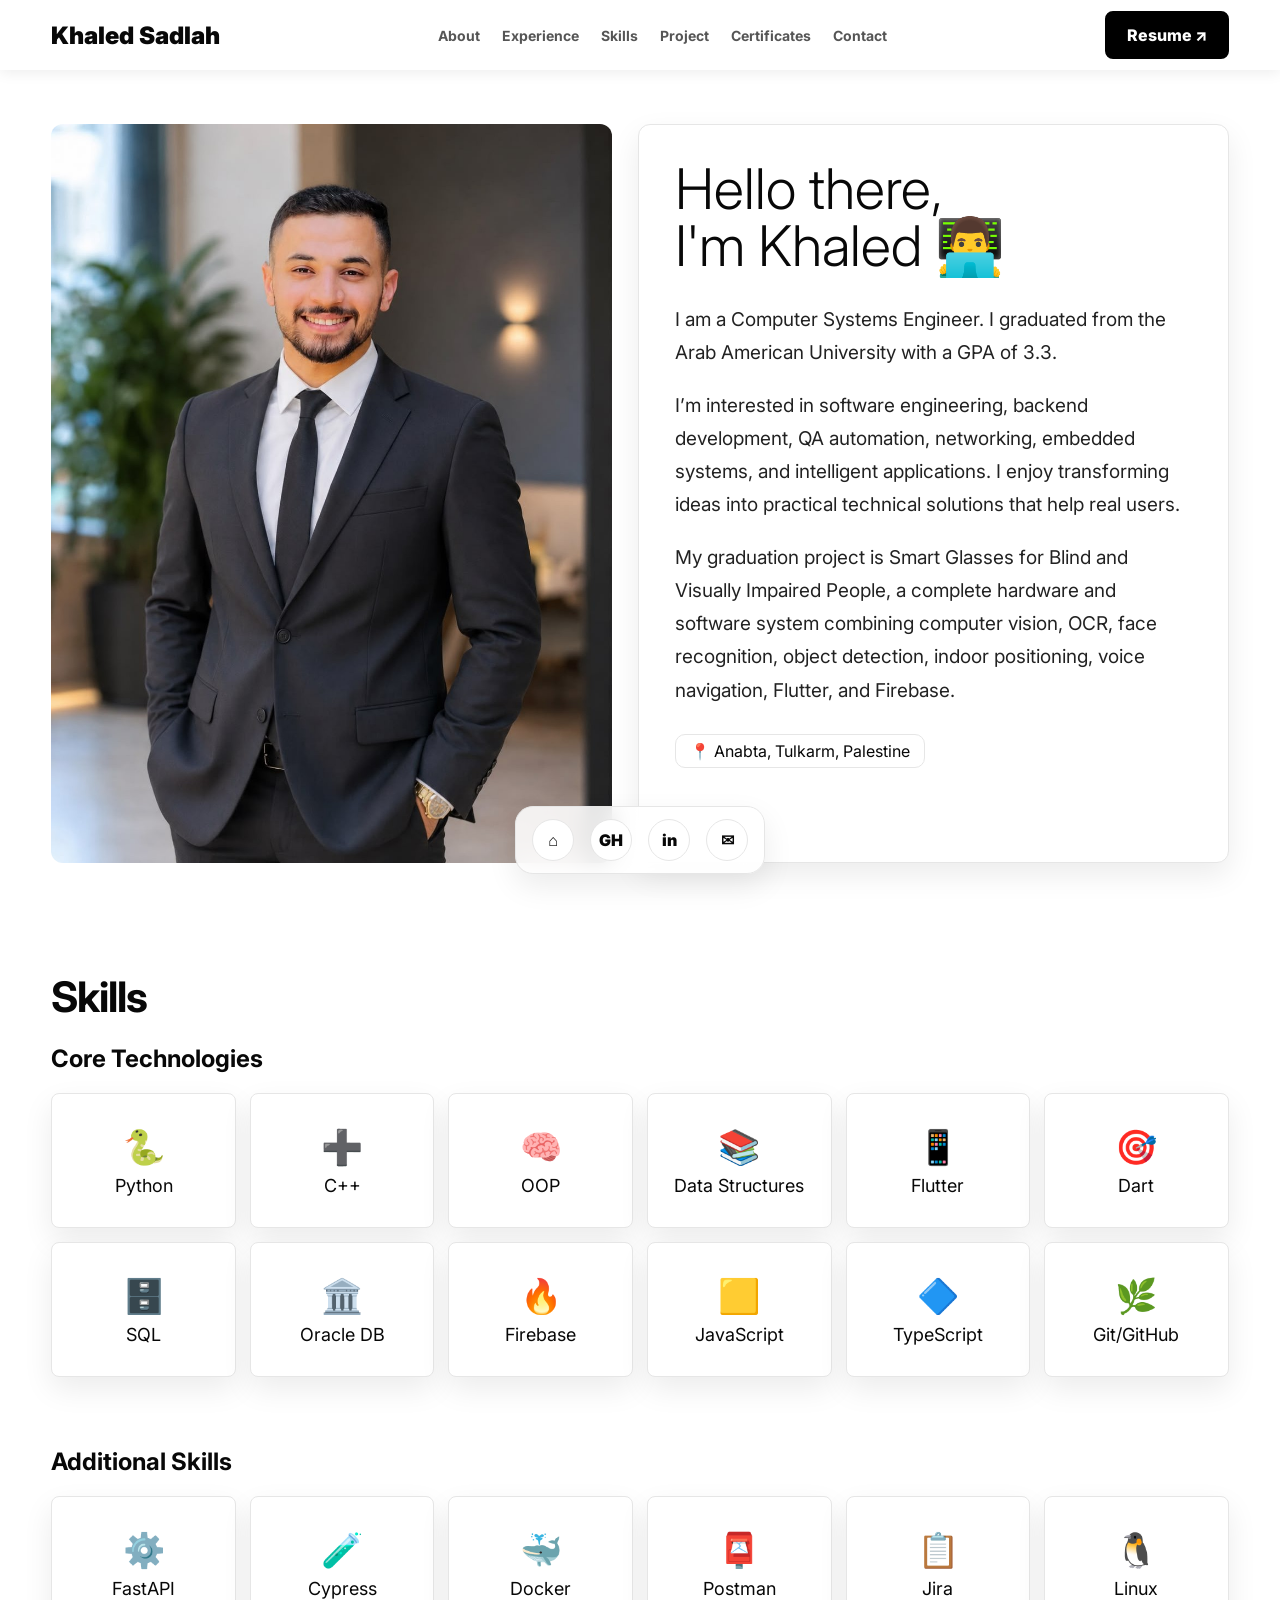
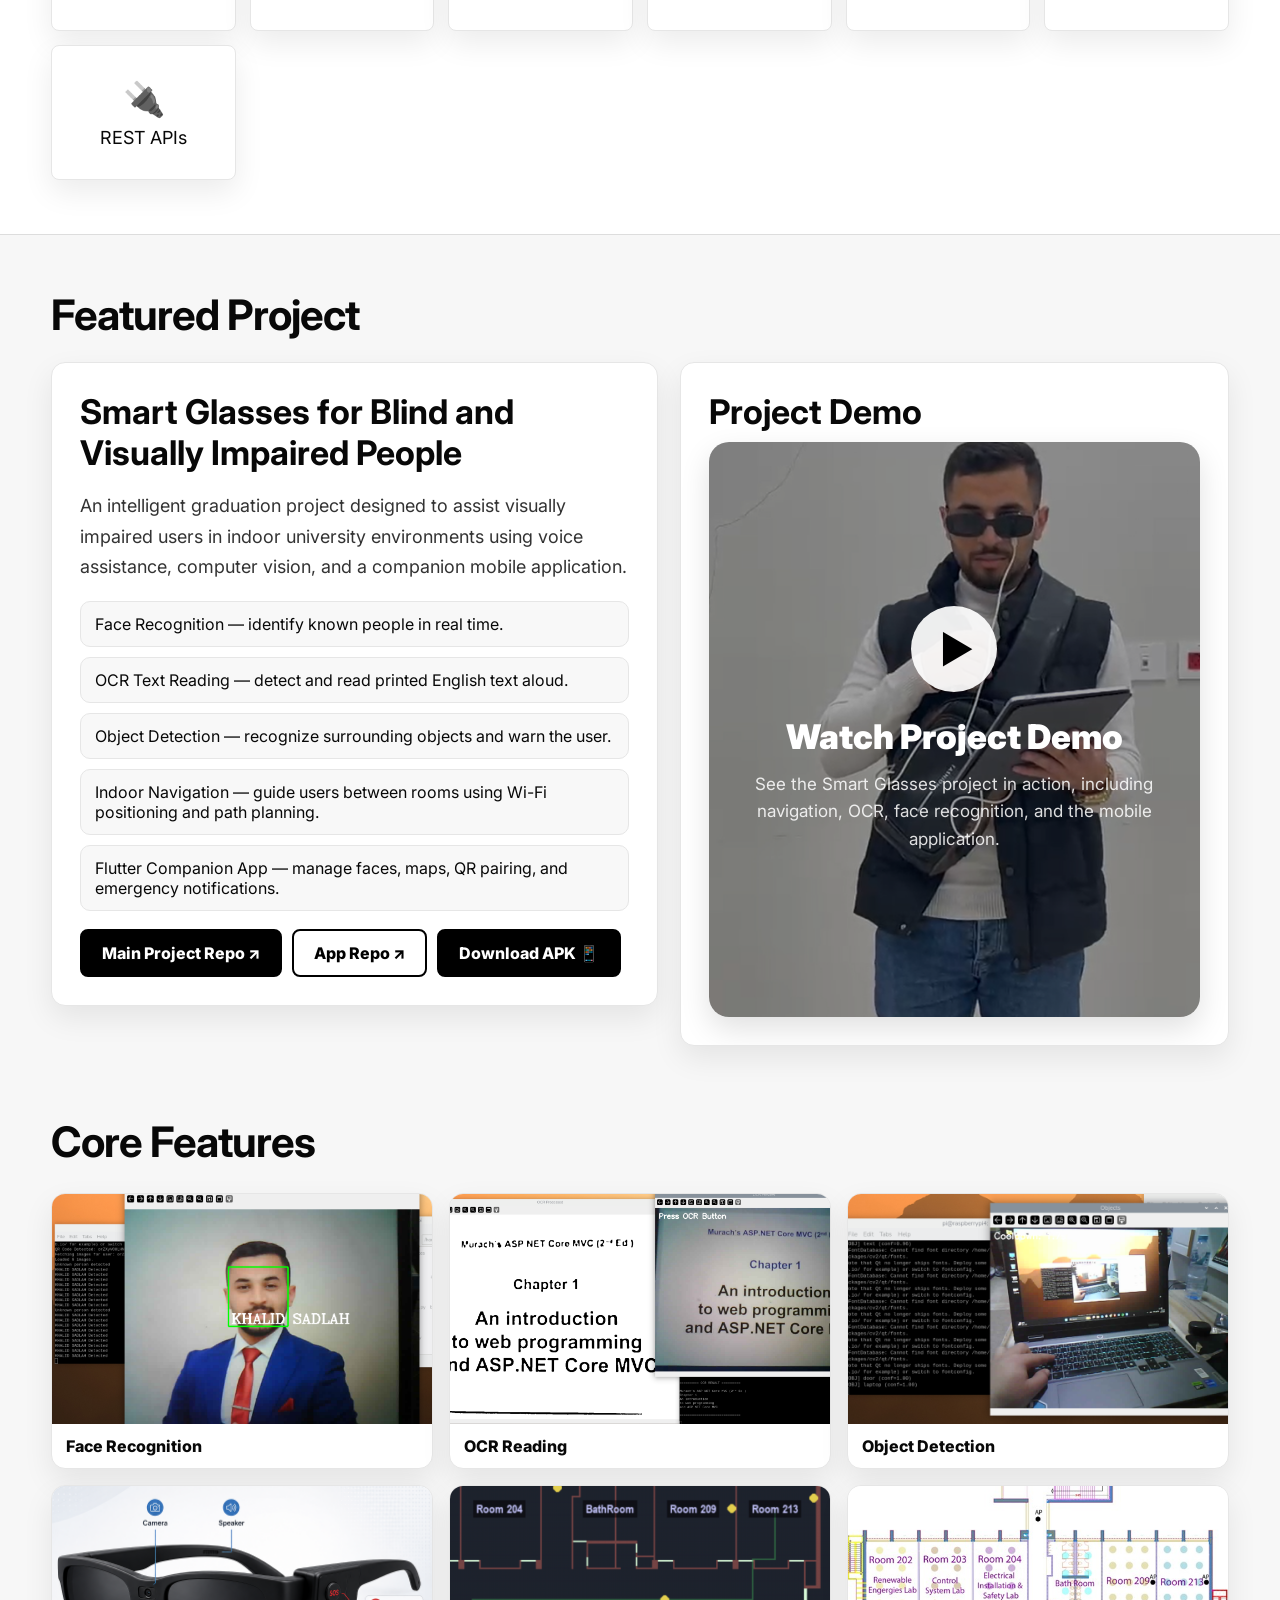
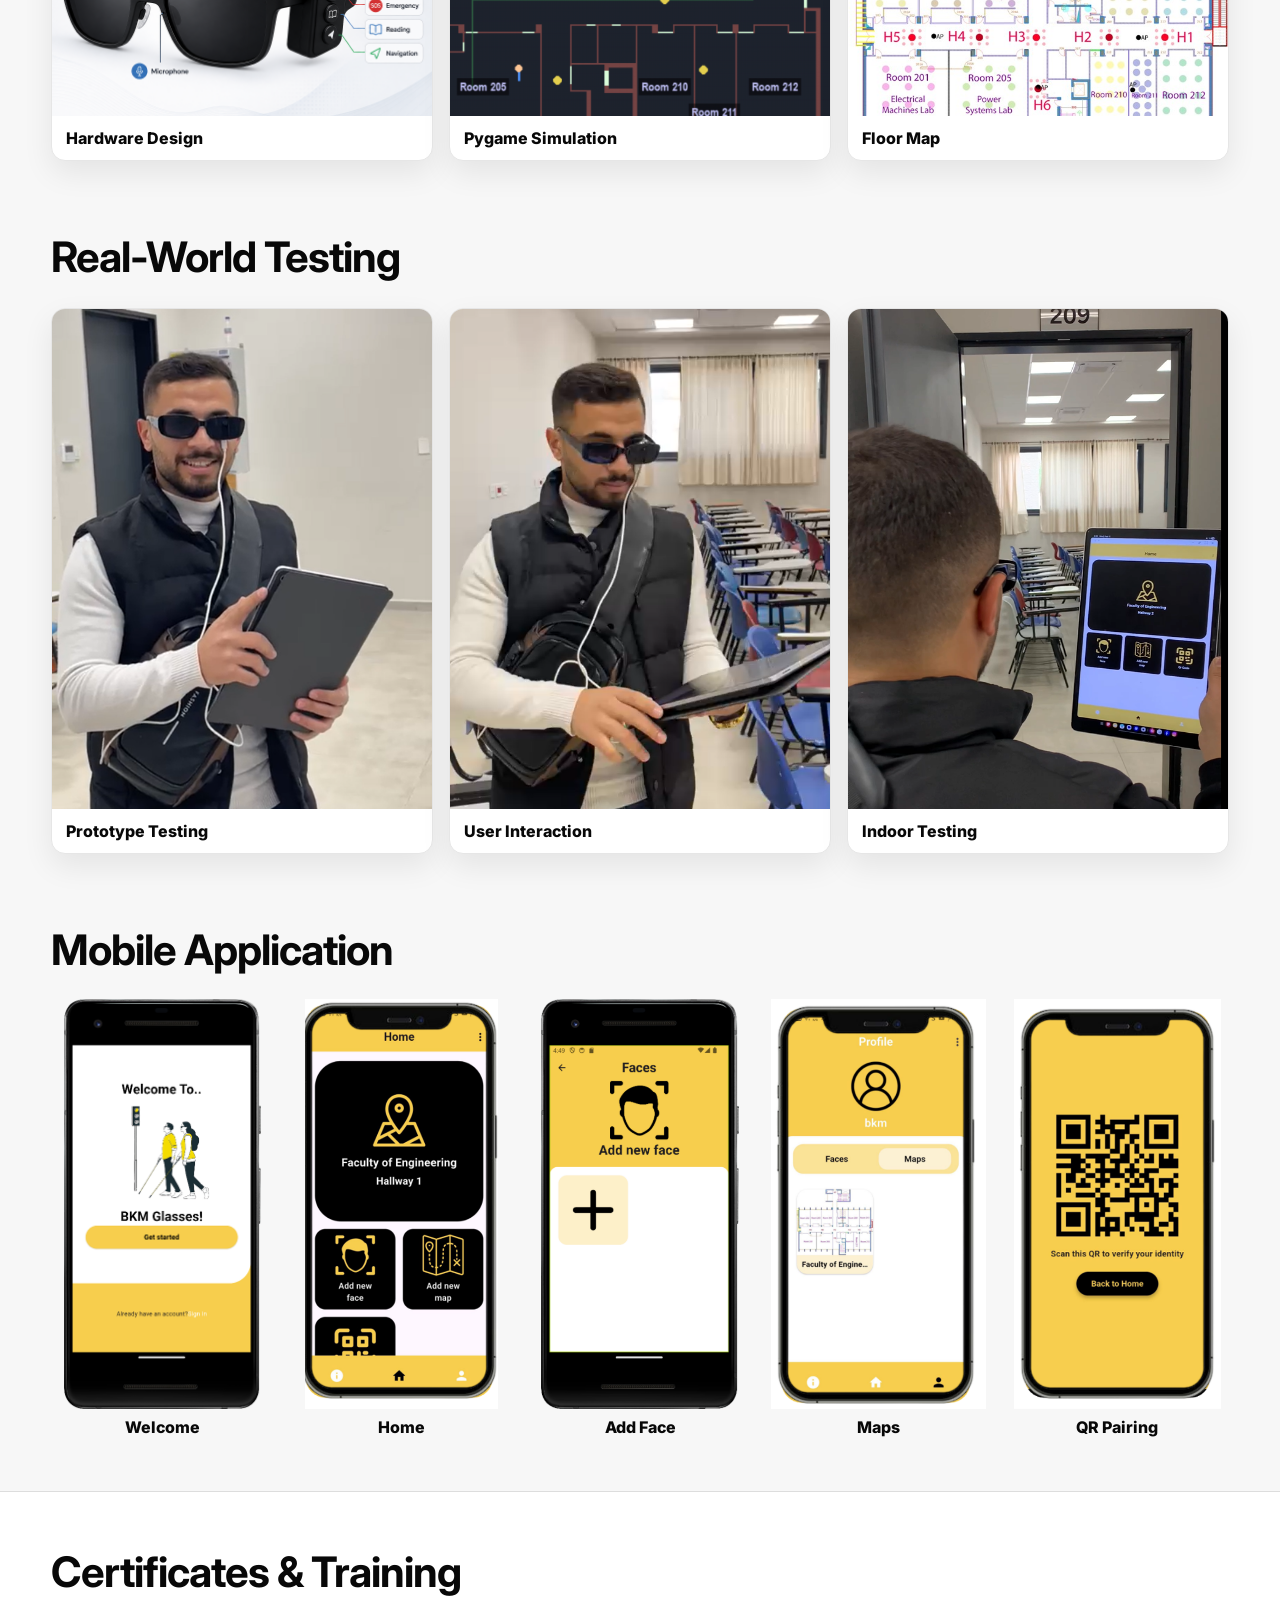
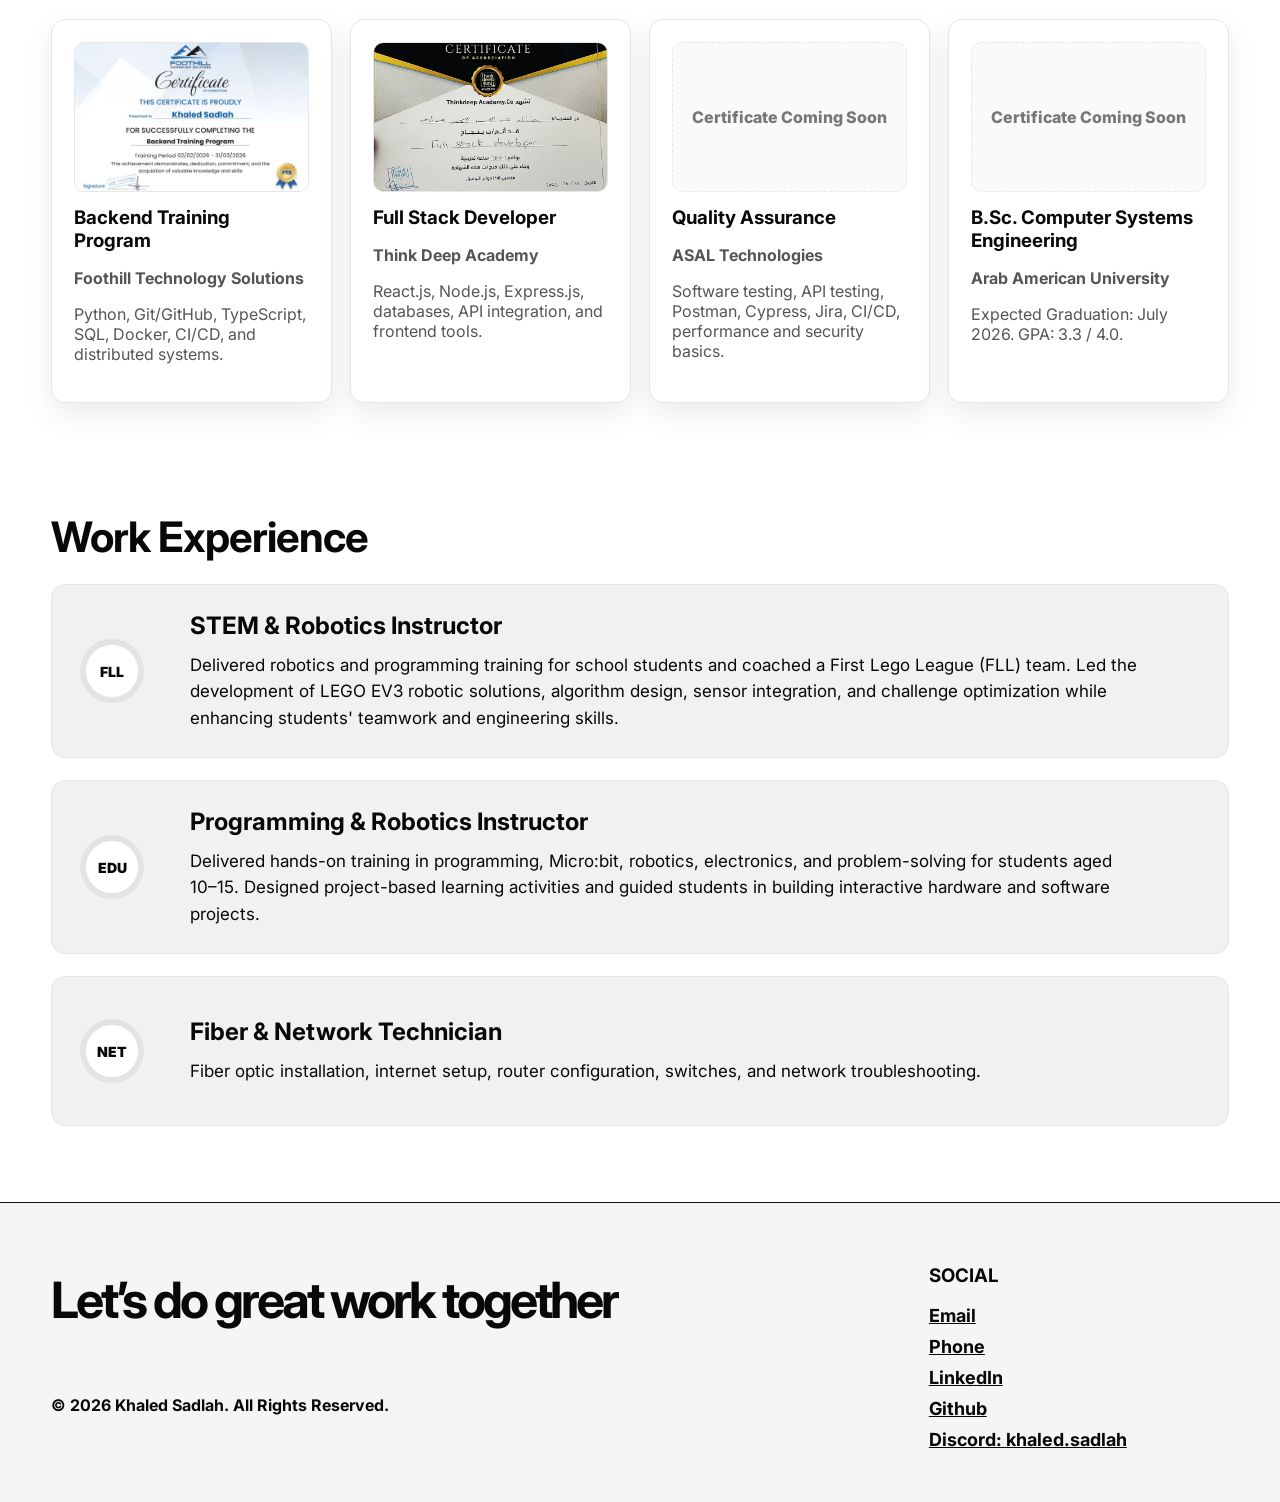
==== commit e36df132: "Clean Code" ====
--- a/portfolio.html
+++ b/portfolio.html
@@ -1,6 +1,5 @@
 <!DOCTYPE html>
 <html lang="en">
-
 <head>
   <meta charset="UTF-8">
   <meta name="viewport" content="width=device-width, initial-scale=1.0">
@@ -9,39 +8,44 @@
   <link rel="preconnect" href="https://fonts.gstatic.com" crossorigin>
   <link href="https://fonts.googleapis.com/css2?family=Inter:wght@400;600;700;800;900&display=swap" rel="stylesheet">
   <link rel="stylesheet" href="assets/style.css">
+  <link rel="icon" type="image/png" href="assets/images/favicon.png">
+  <link rel="shortcut icon" href="assets/images/favicon.png">
+  <link rel="apple-touch-icon" href="assets/images/favicon.png">
 </head>
-
 <body>
   <header class="topbar">
     <div class="container nav">
       <a class="logo" href="index.html">Khaled Sadlah</a>
       <nav class="nav-links">
-        <a href="#about">About</a><a href="#experience">Experience</a><a href="#skills">Skills</a><a
-          href="#projects">Project</a><a href="#courses">Certificates</a><a href="#contact">Contact</a>
+        <a href="#about">About</a>
+        <a href="#experience">Experience</a>
+        <a href="#skills">Skills</a>
+        <a href="#projects">Project</a>
+        <a href="#courses">Certificates</a>
+        <a href="#contact">Contact</a>
       </nav>
-      <a class="btn" href="Khaled_Sadlah_CV.pdf" target="_blank">Resume ↗</a>
+      <a class="btn" href="Khaled_Sadlah_CV.pdf" target="_blank" rel="noopener noreferrer">Resume ↗</a>
     </div>
   </header>
 
   <div class="floating-dock">
     <a class="dock-icon" href="index.html">⌂</a>
-    <a class="dock-icon" href="https://github.com/khaled-sadlah" target="_blank">GH</a>
-    <a class="dock-icon" href="https://www.linkedin.com/in/khaled-sadlah/" target="_blank">in</a>
+    <a class="dock-icon" href="https://github.com/khaled-sadlah" target="_blank" rel="noopener noreferrer">GH</a>
+    <a class="dock-icon" href="https://www.linkedin.com/in/khaled-sadlah/" target="_blank" rel="noopener noreferrer">in</a>
     <a class="dock-icon" href="mailto:khaled.sadlah@gmail.com">✉</a>
   </div>
 
   <section class="section" id="about">
     <div class="container about-grid">
-      <div class="photo-box"><img src="assets/images/profile_official.jpeg" alt="Khaled Sadlah profile"></div>
+      <div class="photo-box">
+        <img src="assets/images/profile_official.jpeg" alt="Khaled Sadlah profile">
+      </div>
+
       <div class="about-card">
         <h2>Hello there,<br>I'm Khaled 👨‍💻</h2>
-        <p>I am a Computer Systems Engineer,I graduated from the Arab American University with a GPA of 3.3.</p>
-        <p>I’m interested in software engineering, backend development, QA automation, networking, embedded systems, and
-          intelligent applications. I enjoy transforming ideas into practical technical solutions that help real users.
-        </p>
-        <p>My graduation project is Smart Glasses for Blind and Visually Impaired People, a complete hardware and
-          software system combining computer vision, OCR, face recognition, object detection, indoor positioning, voice
-          navigation, Flutter, and Firebase.</p>
+        <p>I am a Computer Systems Engineer. I graduated from the Arab American University with a GPA of 3.3.</p>
+        <p>I’m interested in software engineering, backend development, QA automation, networking, embedded systems, and intelligent applications. I enjoy transforming ideas into practical technical solutions that help real users.</p>
+        <p>My graduation project is Smart Glasses for Blind and Visually Impaired People, a complete hardware and software system combining computer vision, OCR, face recognition, object detection, indoor positioning, voice navigation, Flutter, and Firebase.</p>
         <div class="name-pill">📍 Anabta, Tulkarm, Palestine</div>
       </div>
     </div>
@@ -53,151 +57,29 @@
       <h2>Core Technologies</h2>
 
       <div class="skills-grid">
-
-        <div class="skill-card">
-          <div>
-            <div class="skill-icon">🐍</div>
-            Python
-          </div>
-        </div>
-
-        <div class="skill-card">
-          <div>
-            <div class="skill-icon">➕</div>
-            C++
-          </div>
-        </div>
-
-        <div class="skill-card">
-          <div>
-            <div class="skill-icon">🧠</div>
-            OOP
-          </div>
-        </div>
-
-        <div class="skill-card">
-          <div>
-            <div class="skill-icon">📚</div>
-            Data Structures
-          </div>
-        </div>
-
-        <div class="skill-card">
-          <div>
-            <div class="skill-icon">📱</div>
-            Flutter
-          </div>
-        </div>
-
-        <div class="skill-card">
-          <div>
-            <div class="skill-icon">🎯</div>
-            Dart
-          </div>
-        </div>
-
-        <div class="skill-card">
-          <div>
-            <div class="skill-icon">🗄️</div>
-            SQL
-          </div>
-        </div>
-
-        <div class="skill-card">
-          <div>
-            <div class="skill-icon">🏛️</div>
-            Oracle DB
-          </div>
-        </div>
-
-
-
-        <div class="skill-card">
-          <div>
-            <div class="skill-icon">🔥</div>
-            Firebase
-          </div>
-        </div>
-
-        <div class="skill-card">
-          <div>
-            <div class="skill-icon">🟨</div>
-            JavaScript
-          </div>
-        </div>
-
-        <div class="skill-card">
-          <div>
-            <div class="skill-icon">🔷</div>
-            TypeScript
-          </div>
-        </div>
-        <div class="skill-card">
-          <div>
-            <div class="skill-icon">🌿</div>
-            Git/GitHub
-          </div>
-        </div>
-      </div>
-
-      <h2 style="margin-top:70px">Additional Skills</h2>
-
+        <div class="skill-card"><div><div class="skill-icon">🐍</div>Python</div></div>
+        <div class="skill-card"><div><div class="skill-icon">➕</div>C++</div></div>
+        <div class="skill-card"><div><div class="skill-icon">🧠</div>OOP</div></div>
+        <div class="skill-card"><div><div class="skill-icon">📚</div>Data Structures</div></div>
+        <div class="skill-card"><div><div class="skill-icon">📱</div>Flutter</div></div>
+        <div class="skill-card"><div><div class="skill-icon">🎯</div>Dart</div></div>
+        <div class="skill-card"><div><div class="skill-icon">🗄️</div>SQL</div></div>
+        <div class="skill-card"><div><div class="skill-icon">🏛️</div>Oracle DB</div></div>
+        <div class="skill-card"><div><div class="skill-icon">🔥</div>Firebase</div></div>
+        <div class="skill-card"><div><div class="skill-icon">🟨</div>JavaScript</div></div>
+        <div class="skill-card"><div><div class="skill-icon">🔷</div>TypeScript</div></div>
+        <div class="skill-card"><div><div class="skill-icon">🌿</div>Git/GitHub</div></div>
+      </div>
+
+      <h2 class="subsection-title">Additional Skills</h2>
       <div class="skills-grid">
-
-
-
-        <div class="skill-card">
-          <div>
-            <div class="skill-icon">⚙️</div>
-            FastAPI
-          </div>
-        </div>
-
-        <div class="skill-card">
-          <div>
-            <div class="skill-icon">🧪</div>
-            Cypress
-          </div>
-        </div>
-
-        <div class="skill-card">
-          <div>
-            <div class="skill-icon">🐳</div>
-            Docker
-          </div>
-        </div>
-
-
-        <div class="skill-card">
-          <div>
-            <div class="skill-icon">📮</div>
-            Postman
-          </div>
-        </div>
-
-        <div class="skill-card">
-          <div>
-            <div class="skill-icon">📋</div>
-            Jira
-          </div>
-        </div>
-
-
-
-        <div class="skill-card">
-          <div>
-            <div class="skill-icon">🐧</div>
-            Linux
-          </div>
-        </div>
-
-        <div class="skill-card">
-          <div>
-            <div class="skill-icon">🔌</div>
-            REST APIs
-          </div>
-        </div>
-
+        <div class="skill-card"><div><div class="skill-icon">⚙️</div>FastAPI</div></div>
+        <div class="skill-card"><div><div class="skill-icon">🧪</div>Cypress</div></div>
+        <div class="skill-card"><div><div class="skill-icon">🐳</div>Docker</div></div>
+        <div class="skill-card"><div><div class="skill-icon">📮</div>Postman</div></div>
+        <div class="skill-card"><div><div class="skill-icon">📋</div>Jira</div></div>
+        <div class="skill-card"><div><div class="skill-icon">🐧</div>Linux</div></div>
+        <div class="skill-card"><div><div class="skill-icon">🔌</div>REST APIs</div></div>
       </div>
     </div>
   </section>
@@ -205,98 +87,64 @@
   <section class="section project-section" id="projects">
     <div class="container">
       <h2 class="section-title">Featured Project</h2>
+
       <div class="project-grid">
         <div class="project-card">
           <h3>Smart Glasses for Blind and Visually Impaired People</h3>
-          <p>An intelligent graduation project designed to assist visually impaired users in indoor university
-            environments using voice assistance, computer vision, and a companion mobile application.</p>
+          <p>An intelligent graduation project designed to assist visually impaired users in indoor university environments using voice assistance, computer vision, and a companion mobile application.</p>
+
           <div class="feature-list">
             <div class="feature">Face Recognition — identify known people in real time.</div>
             <div class="feature">OCR Text Reading — detect and read printed English text aloud.</div>
             <div class="feature">Object Detection — recognize surrounding objects and warn the user.</div>
-            <div class="feature">Indoor Navigation — guide users between rooms using Wi-Fi positioning and path
-              planning.</div>
-            <div class="feature">Flutter Companion App — manage faces, maps, QR pairing, and emergency notifications.
-            </div>
+            <div class="feature">Indoor Navigation — guide users between rooms using Wi-Fi positioning and path planning.</div>
+            <div class="feature">Flutter Companion App — manage faces, maps, QR pairing, and emergency notifications.</div>
           </div>
-          <br>
-          <a class="btn" href="https://github.com/khaled-sadlah/Smart-Glasses" target="_blank">Main Project Repo ↗</a>
-          <a class="btn light" href="https://github.com/khaled-sadlah/Smart-Glasses-Application" target="_blank">App
-            Repo ↗</a>
-          <a class="btn" href="assets/files/BKM_Glasses.apk" download>Download APK 📱</a>
-        </div>
+
+          <div class="project-actions">
+            <a class="btn" href="https://github.com/khaled-sadlah/Smart-Glasses" target="_blank" rel="noopener noreferrer">Main Project Repo ↗</a>
+            <a class="btn light" href="https://github.com/khaled-sadlah/Smart-Glasses-Application" target="_blank" rel="noopener noreferrer">App Repo ↗</a>
+            <a class="btn" href="assets/files/BKM_Glasses.apk" download>Download APK 📱</a>
+          </div>
+        </div>
+
         <div class="project-card demo-card">
           <h3>Project Demo</h3>
-
-          <a class="demo-link" href="https://youtube.com/shorts/ysKAUUIaAP4" target="_blank">
+          <a class="demo-link" href="https://youtube.com/shorts/ysKAUUIaAP4" target="_blank" rel="noopener noreferrer">
             <img class="demo-image" src="assets/images/short.png" alt="Smart Glasses Project Demo">
-
             <div class="demo-overlay">
               <div class="play-icon">▶</div>
               <h2>Watch Project Demo</h2>
-              <p>
-                See the Smart Glasses project in action, including navigation,
-                OCR, face recognition, and the mobile application.
-              </p>
+              <p>See the Smart Glasses project in action, including navigation, OCR, face recognition, and the mobile application.</p>
             </div>
           </a>
-
-        </div>
-      </div>
-
-
-
-      <h2 class="section-title" style="margin-top:70px">Core Features</h2>
+        </div>
+      </div>
+
+      <h2 class="section-title spaced-title">Core Features</h2>
       <div class="gallery-screenshots">
-        <figure><img src="assets/images/face_recognition.png" alt="Face recognition">
-          <figcaption>Face Recognition</figcaption>
-        </figure>
-        <figure><img src="assets/images/ocr_reading.png" alt="OCR reading">
-          <figcaption>OCR Reading</figcaption>
-        </figure>
-        <figure><img src="assets/images/object_detection.png" alt="Object detection">
-          <figcaption>Object Detection</figcaption>
-        </figure>
-        <figure><img src="assets/images/glasses_diagram.png" alt="Glasses diagram">
-          <figcaption>Hardware Design</figcaption>
-        </figure>
-        <figure><img src="assets/images/navigation_map.png" alt="Indoor navigation">
-          <figcaption>Pygame Simulation</figcaption>
-        </figure>
-        <figure><img src="assets/images/floor_plan.jpg" alt="Floor plan">
-          <figcaption>Floor Map</figcaption>
-        </figure>
-      </div>
-
-      <h2 class="section-title" style="margin-top:70px">Real-World Testing</h2>
+        <figure><img src="assets/images/face_recognition.png" alt="Face recognition"><figcaption>Face Recognition</figcaption></figure>
+        <figure><img src="assets/images/ocr_reading.png" alt="OCR reading"><figcaption>OCR Reading</figcaption></figure>
+        <figure><img src="assets/images/object_detection.png" alt="Object detection"><figcaption>Object Detection</figcaption></figure>
+        <figure><img src="assets/images/glasses_diagram.png" alt="Glasses diagram"><figcaption>Hardware Design</figcaption></figure>
+        <figure><img src="assets/images/navigation_map.png" alt="Indoor navigation"><figcaption>Pygame Simulation</figcaption></figure>
+        <figure><img src="assets/images/floor_plan.jpg" alt="Floor plan"><figcaption>Floor Map</figcaption></figure>
+      </div>
+
+      <h2 class="section-title spaced-title">Real-World Testing</h2>
       <div class="gallery">
-        <figure><img src="assets/images/project_demo_1.png" alt="Smart glasses testing">
-          <figcaption>Prototype Testing</figcaption>
-        </figure>
-        <figure><img src="assets/images/project_demo_2.png" alt="User interaction">
-          <figcaption>User Interaction</figcaption>
-        </figure>
-        <figure><img src="assets/images/room_testing.png" alt="Room testing">
-          <figcaption>Indoor Testing</figcaption>
-        </figure>
-      </div>
-      <h2 class="section-title" style="margin-top:70px">Mobile Application</h2>
+        <figure><img src="assets/images/project_demo_1.png" alt="Smart glasses testing"><figcaption>Prototype Testing</figcaption></figure>
+        <figure><img src="assets/images/project_demo_2.png" alt="User interaction"><figcaption>User Interaction</figcaption></figure>
+        <figure><img src="assets/images/room_testing.png" alt="Room testing"><figcaption>Indoor Testing</figcaption></figure>
+      </div>
+
+      <h2 class="section-title spaced-title">Mobile Application</h2>
       <div class="phone-gallery">
-        <figure><img src="assets/images/app_welcome.png" alt="Welcome screen">
-          <figcaption>Welcome</figcaption>
-        </figure>
-        <figure><img src="assets/images/app_home.png" alt="Home screen">
-          <figcaption>Home</figcaption>
-        </figure>
-        <figure><img src="assets/images/app_add_face.png" alt="Add face screen">
-          <figcaption>Add Face</figcaption>
-        </figure>
-        <figure><img src="assets/images/app_maps.png" alt="Maps screen">
-          <figcaption>Maps</figcaption>
-        </figure>
-        <figure><img src="assets/images/app_qr.png" alt="QR screen">
-          <figcaption>QR Pairing</figcaption>
-        </figure>
+        <figure><img src="assets/images/app_welcome.png" alt="Welcome screen"><figcaption>Welcome</figcaption></figure>
+        <figure><img src="assets/images/app_home.png" alt="Home screen"><figcaption>Home</figcaption></figure>
+        <figure><img src="assets/images/app_add_face.png" alt="Add face screen"><figcaption>Add Face</figcaption></figure>
+        <figure><img src="assets/images/app_maps.png" alt="Maps screen"><figcaption>Maps</figcaption></figure>
+        <figure><img src="assets/images/app_qr.png" alt="QR screen"><figcaption>QR Pairing</figcaption></figure>
       </div>
     </div>
   </section>
@@ -304,6 +152,7 @@
   <section class="section" id="courses">
     <div class="container">
       <h2 class="section-title">Certificates & Training</h2>
+
       <div class="courses-grid">
         <div class="course">
           <img class="cert-img" src="assets/images/cert_backend.png" alt="Backend certificate">
@@ -311,18 +160,21 @@
           <p><b>Foothill Technology Solutions</b></p>
           <p>Python, Git/GitHub, TypeScript, SQL, Docker, CI/CD, and distributed systems.</p>
         </div>
+
         <div class="course">
           <img class="cert-img" src="assets/images/cert_fullstack.png" alt="Full stack certificate">
           <h3>Full Stack Developer</h3>
           <p><b>Think Deep Academy</b></p>
           <p>React.js, Node.js, Express.js, databases, API integration, and frontend tools.</p>
         </div>
+
         <div class="course">
           <div class="coming-soon">Certificate Coming Soon</div>
           <h3>Quality Assurance</h3>
           <p><b>ASAL Technologies</b></p>
           <p>Software testing, API testing, Postman, Cypress, Jira, CI/CD, performance and security basics.</p>
         </div>
+
         <div class="course">
           <div class="coming-soon">Certificate Coming Soon</div>
           <h3>B.Sc. Computer Systems Engineering</h3>
@@ -336,44 +188,28 @@
   <section class="section" id="experience">
     <div class="container">
       <h2 class="section-title">Work Experience</h2>
-<div class="experience-card">
-  <div class="company">
-    <div class="company-logo">FLL</div>
-    <div>
-      <h3>STEM & Robotics Instructor</h3>
-      <p>
-        Delivered robotics and programming training for school students and
-        coached a First Lego League (FLL) team. Led the development of LEGO EV3
-        robotic solutions, algorithm design, sensor integration, and challenge
-        optimization while enhancing students' teamwork and engineering skills.
-      </p>
-    </div>
-  </div>
-</div>
-
-<div class="experience-card">
-  <div class="company">
-    <div class="company-logo">EDU</div>
-    <div>
-      <h3>Programming & Robotics Instructor</h3>
-      <p>
-        Delivered hands-on training in programming, Micro:bit, robotics,
-        electronics, and problem-solving for students aged 10–15. Designed
-        project-based learning activities and guided students in building
-        interactive hardware and software projects.
-      </p>
-    </div>
-  </div>
-</div>
 
       <div class="experience-card">
-        <div class="company">
-          <div class="company-logo">NET</div>
-          <div>
-            <h3>Fiber & Network Technician</h3>
-            <p>Fiber optic installation, internet setup, router configuration, switches, and network troubleshooting.
-            </p>
-          </div>
+        <div class="company-logo">FLL</div>
+        <div>
+          <h3>STEM & Robotics Instructor</h3>
+          <p>Delivered robotics and programming training for school students and coached a First Lego League (FLL) team. Led the development of LEGO EV3 robotic solutions, algorithm design, sensor integration, and challenge optimization while enhancing students' teamwork and engineering skills.</p>
+        </div>
+      </div>
+
+      <div class="experience-card">
+        <div class="company-logo">EDU</div>
+        <div>
+          <h3>Programming & Robotics Instructor</h3>
+          <p>Delivered hands-on training in programming, Micro:bit, robotics, electronics, and problem-solving for students aged 10–15. Designed project-based learning activities and guided students in building interactive hardware and software projects.</p>
+        </div>
+      </div>
+
+      <div class="experience-card">
+        <div class="company-logo">NET</div>
+        <div>
+          <h3>Fiber & Network Technician</h3>
+          <p>Fiber optic installation, internet setup, router configuration, switches, and network troubleshooting.</p>
         </div>
       </div>
     </div>
@@ -385,16 +221,16 @@
         <h2>Let’s do great work together</h2>
         <p class="copyright">© 2026 Khaled Sadlah. All Rights Reserved.</p>
       </div>
+
       <div class="social-list">
         <h3>SOCIAL</h3>
         <a href="mailto:khaled.sadlah@gmail.com">Email</a>
         <a href="tel:+972592522002">Phone</a>
-        <a href="https://www.linkedin.com/in/khaled-sadlah/" target="_blank">LinkedIn</a>
-        <a href="https://github.com/khaled-sadlah" target="_blank">Github</a>
+        <a href="https://www.linkedin.com/in/khaled-sadlah/" target="_blank" rel="noopener noreferrer">LinkedIn</a>
+        <a href="https://github.com/khaled-sadlah" target="_blank" rel="noopener noreferrer">Github</a>
         <a href="#">Discord: khaled.sadlah</a>
       </div>
     </div>
   </footer>
 </body>
-
-</html>+</html>
--- a/assets/style.css
+++ b/assets/style.css
@@ -1,535 +1,262 @@
 :root {
-  --black: #050505;
   --text: #080808;
-  --muted: #666;
-  --soft: #f7f7f7;
   --line: #e6e6e6;
-  --card: #fff;
   --dark: #202526;
   --dark2: #303537;
   --accent: #ff7f6e;
-  --yellow: #ffd54a;
   --shadow: 0 12px 30px rgba(0, 0, 0, .08);
 }
 
 * {
-  box-sizing: border-box
+  box-sizing: border-box;
 }
 
 html {
-  scroll-behavior: smooth
+  scroll-behavior: smooth;
 }
 
 body {
   margin: 0;
   font-family: Inter, Arial, sans-serif;
   color: var(--text);
-  background: #fff
+  background: #fff;
 }
 
 a {
   color: inherit;
-  text-decoration: none
+  text-decoration: none;
 }
 
 img {
   max-width: 100%;
-  display: block
+  display: block;
 }
 
 .container {
   width: min(1180px, 92%);
-  margin: auto
+  margin: auto;
 }
 
 .btn {
   display: inline-flex;
   align-items: center;
+  justify-content: center;
   gap: 10px;
   background: #000;
   color: #fff;
   padding: 12px 20px;
+  border: 2px solid #000;
   border-radius: 8px;
   font-weight: 800;
-  border: 2px solid #000
 }
 
 .btn.light {
   background: #fff;
-  color: #000
-}
-
+  color: #000;
+}
+
+/* Header */
 .topbar {
   position: sticky;
   top: 0;
   z-index: 50;
   background: rgba(255, 255, 255, .92);
   backdrop-filter: blur(12px);
-  box-shadow: 0 2px 14px rgba(0, 0, 0, .08)
+  box-shadow: 0 2px 14px rgba(0, 0, 0, .08);
 }
 
 .nav {
   display: flex;
   justify-content: space-between;
   align-items: center;
-  height: 70px
+  min-height: 70px;
 }
 
 .logo {
+  font-size: 24px;
   font-weight: 900;
-  font-size: 24px
 }
 
 .nav-links {
   display: flex;
   gap: 22px;
+  color: #555;
+  font-size: 14px;
   font-weight: 700;
-  color: #555;
-  font-size: 14px
-}
-
-.hero {
-  min-height: 600px;
-  display: grid;
-  align-items: center;
-  position: relative;
-  overflow: hidden
-}
-
-.blur-bg {
-  position: absolute;
-  inset: 80px 4% auto 4%;
-  height: 520px;
-  background: radial-gradient(circle at 35% 55%, rgba(255, 190, 225, .75), transparent 27%), radial-gradient(circle at 50% 45%, rgba(165, 196, 255, .65), transparent 34%), radial-gradient(circle at 70% 45%, rgba(225, 206, 255, .75), transparent 30%);
-  filter: blur(38px);
-  opacity: .9;
-  z-index: -1
-}
-
-.hero h1 {
-  font-size: clamp(42px, 7vw, 60px);
-  line-height: 1.08;
-  text-align: center;
-  font-weight: 400;
-  max-width: 1080px;
-  margin: 70px auto 20px;
-  letter-spacing: -2px
-}
-
-.highlight {
-  background: var(--accent);
-  color: #fff;
-  padding: 0 10px 4px;
-  display: inline-block
-}
-
-.underline {
-  border-bottom: 8px solid var(--accent)
-}
-
-.hero-actions {
-  display: flex;
-  justify-content: center;
-  gap: 14px;
-  flex-wrap: wrap;
-  margin-top: 28px
-}
-
+}
+
+/* Floating dock */
 .floating-dock {
   position: fixed;
   left: 50%;
   bottom: 26px;
-  transform: translateX(-50%);
+  z-index: 80;
   display: flex;
   gap: 16px;
   padding: 12px 16px;
   border: 1px solid var(--line);
+  border-radius: 18px;
   background: rgba(255, 255, 255, .88);
+  box-shadow: var(--shadow);
   backdrop-filter: blur(12px);
-  border-radius: 18px;
-  box-shadow: var(--shadow);
-  z-index: 80
+  transform: translateX(-50%);
 }
 
 .dock-icon {
   width: 42px;
   height: 42px;
+  display: grid;
+  place-items: center;
+  border: 1px solid var(--line);
   border-radius: 50%;
-  display: grid;
-  place-items: center;
-  border: 1px solid var(--line);
+  background: #fff;
   font-weight: 900;
-  background: white
-}
-
+}
+
+/* Sections */
 .section {
-  padding: 10px 0
-}
-
+  padding: 54px 0;
+}
+
+.section-title {
+  margin: 0 0 22px;
+  font-size: 42px;
+  letter-spacing: -1px;
+}
+
+.subsection-title,
+.spaced-title {
+  margin-top: 70px;
+}
+
+/* About */
 .about-grid {
   display: grid;
   grid-template-columns: .95fr 1fr;
   gap: 26px;
-  align-items: stretch
+  align-items: stretch;
 }
 
 .photo-box {
+  min-height: 520px;
+  overflow: hidden;
   border-radius: 12px;
   background: #eee;
-  min-height: 520px;
-  overflow: hidden
 }
 
 .photo-box img {
   width: 100%;
   height: 100%;
-  object-fit: cover
+  object-fit: cover;
 }
 
 .about-card {
+  padding: 36px;
   border: 1px solid var(--line);
   border-radius: 12px;
-  padding: 36px;
+  background: #fff;
   box-shadow: var(--shadow);
-  background: white
 }
 
 .about-card h2 {
+  margin: 0 0 28px;
   font-size: 56px;
+  font-weight: 300;
   line-height: 1.02;
-  margin: 0 0 28px;
-  font-weight: 300
 }
 
 .about-card p {
+  color: #222;
   font-size: 19px;
   line-height: 1.75;
-  color: #222
 }
 
 .name-pill {
   display: inline-flex;
   align-items: center;
   gap: 10px;
+  margin-top: 8px;
+  padding: 6px 14px;
   border: 1px solid var(--line);
   border-radius: 10px;
-  padding: 6px 14px;
-  margin-top: 8px
-}
-
-.section-title {
-  font-size: 42px;
-  margin: 0 0 22px;
-  letter-spacing: -1px
-}
-
-.experience-card {
-  border: 1px solid var(--line);
-  background: #f1f1f1;
-  border-radius: 14px;
-  padding: 26px 28px;
-  display: grid;
-  grid-template-columns: 86px 1fr auto;
-  align-items: center;
-  gap: 24px;
-  margin-bottom: 22px;
-  min-height: 150px;
-}
-
-.experience-card .company {
-  display: contents;
-}
-
-.experience-card h3 {
-  margin: 0 0 12px;
-  font-size: 24px;
-}
-
-.experience-card p {
-  margin: 0;
-  max-width: 950px;
-  font-size: 17px;
-  line-height: 1.55;
-}
-
-.experience-card strong {
-  white-space: nowrap;
-  color: #555;
-}
-
-.company-logo {
-  width: 64px;
-  height: 64px;
-  border-radius: 50%;
-  display: grid;
-  place-items: center;
-  background: #fff;
-  border: 6px solid #e3e3e3;
-  font-size: 14px;
-  font-weight: 900;
-}
-
+}
+
+/* Skills */
 .skills-grid {
   display: grid;
-  grid-template-columns: repeat(6, 1fr);
-  gap: 14px
+  grid-template-columns: repeat(auto-fit, minmax(170px, 1fr));
+  gap: 14px;
 }
 
 .skill-card {
   min-height: 135px;
+  display: grid;
+  place-items: center;
+  padding: 18px;
   border: 1px solid var(--line);
   border-radius: 8px;
-  background: white;
+  background: #fff;
   box-shadow: var(--shadow);
-  display: grid;
-  place-items: center;
   text-align: center;
-  padding: 18px;
-  font-size: 18px
+  font-size: 18px;
 }
 
 .skill-icon {
+  margin-bottom: 8px;
   font-size: 34px;
-  margin-bottom: 8px
-}
-
-.pills {
+}
+
+/* Project */
+.project-section {
+  border-top: 1px solid #ddd;
+  border-bottom: 1px solid #ddd;
+  background: #f7f7f7;
+}
+
+.project-grid {
+  display: grid;
+  grid-template-columns: 1.05fr .95fr;
+  gap: 22px;
+  align-items: start;
+}
+
+.project-card {
+  padding: 28px;
+  border: 1px solid var(--line);
+  border-radius: 14px;
+  background: #fff;
+  box-shadow: var(--shadow);
+}
+
+.project-card h3 {
+  margin: 0 0 10px;
+  font-size: 34px;
+}
+
+.project-card p {
+  color: #333;
+  font-size: 18px;
+  line-height: 1.7;
+}
+
+.feature-list {
+  display: grid;
+  gap: 10px;
+  margin-top: 18px;
+}
+
+.feature {
+  padding: 12px 14px;
+  border: 1px solid var(--line);
+  border-radius: 10px;
+  background: #f8f8f8;
+}
+
+.project-actions {
   display: flex;
   flex-wrap: wrap;
-  gap: 12px;
-  margin-top: 18px
-}
-
-.pill {
-  padding: 10px 16px;
-  border: 1px solid var(--line);
-  border-radius: 999px;
-  box-shadow: var(--shadow);
-  background: white;
-  font-weight: 700
-}
-
-.project-section {
-  background: #f7f7f7;
-  border-top: 1px solid #ddd;
-  border-bottom: 1px solid #ddd
-}
-
-.project-grid {
-  display: grid;
-  grid-template-columns: 1.05fr .95fr;
-  gap: 22px;
-  align-items: start
-}
-
-.project-card {
-  background: #fff;
-  border: 1px solid var(--line);
-  border-radius: 14px;
-  padding: 28px;
-  box-shadow: var(--shadow)
-}
-
-.project-card h3 {
-  font-size: 34px;
-  margin: 0 0 10px
-}
-
-.project-card p {
-  font-size: 18px;
-  color: #333;
-  line-height: 1.7
-}
-
-.feature-list {
-  display: grid;
   gap: 10px;
-  margin-top: 18px
-}
-
-.feature {
-  padding: 12px 14px;
-  background: #f8f8f8;
-  border: 1px solid var(--line);
-  border-radius: 10px
-}
-
-.video-wrap {
-  position: relative;
-  aspect-ratio: 9/16;
-  max-width: 390px;
-  margin: auto;
-  border-radius: 26px;
-  overflow: hidden;
-  box-shadow: var(--shadow);
-  background: #000
-}
-
-.video-wrap iframe {
-  position: absolute;
-  inset: 0;
-  width: 100%;
-  height: 100%;
-  border: 0
-}
-
-.gallery {
-  display: grid;
-  grid-template-columns: repeat(3, 1fr);
-  gap: 16px;
-  margin-top: 26px
-}
-
-.gallery figure {
-  margin: 0;
-  background: white;
-  border: 1px solid var(--line);
-  border-radius: 14px;
-  overflow: hidden;
-  box-shadow: var(--shadow)
-}
-
-.gallery img {
-  width: 100%;
-  height: 500px;
-  object-fit: cover
-}
-
-.gallery figcaption {
-  padding: 12px 14px;
-  font-weight: 800
-}
-
-.gallery-screenshots {
-  display: grid;
-  grid-template-columns: repeat(3, 1fr);
-  gap: 16px;
-  margin-top: 26px
-}
-
-.gallery-screenshots figure {
-  margin: 0;
-  background: white;
-  border: 1px solid var(--line);
-  border-radius: 14px;
-  overflow: hidden;
-  box-shadow: var(--shadow)
-}
-
-.gallery-screenshots img {
-  width: 100%;
-  height: 230px;
-  object-fit: cover
-}
-
-.gallery-screenshots figcaption {
-  padding: 12px 14px;
-  font-weight: 800
-}
-
-.phone-gallery {
-  display: grid;
-  grid-template-columns: repeat(5, 1fr);
-  gap: 16px;
-  margin-top: 24px
-}
-
-.phone-gallery figure {
-  margin: 0;
-  text-align: center
-}
-
-.phone-gallery img {
-  height: 410px;
-  width: 100%;
-  object-fit: contain
-}
-
-.phone-gallery figcaption {
-  font-weight: 800;
-  margin-top: 8px
-}
-
-.courses-grid {
-  display: grid;
-  grid-template-columns: repeat(4, 1fr);
-  gap: 18px
-}
-
-.course {
-  border: 1px solid var(--line);
-  border-radius: 14px;
-  padding: 22px;
-  background: white;
-  box-shadow: var(--shadow)
-}
-
-.course h3 {
-  margin: 0 0 8px
-}
-
-.course p {
-  color: #555
-}
-
-.cert-img {
-  height: 150px;
-  width: 100%;
-  object-fit: cover;
-  border-radius: 10px;
-  border: 1px solid var(--line);
-  margin-bottom: 14px
-}
-
-.coming-soon {
-  display: grid;
-  place-items: center;
-  height: 150px;
-  border: 1px dashed #aaa;
-  border-radius: 10px;
-  background: #fafafa;
-  color: #777;
-  font-weight: 800;
-  margin-bottom: 14px
-}
-
-.footer {
-  min-height: 300px;
-  background: #f5f5f5;
-  border-top: 1px solid #111;
-  display: flex;
-  align-items: center
-}
-
-.footer-grid {
-  display: grid;
-  grid-template-columns: 1fr 300px;
-  gap: 30px;
-  align-items: center
-}
-
-.footer h2 {
-  font-size: 50px;
-  line-height: 1;
-  margin: 0;
-  letter-spacing: -3px
-}
-
-.profile-img{
-  margin: 0 auto 36px;
-}
-
-.social-list a {
-  display: block;
-  font-size: 18px;
-  text-decoration: underline;
-  margin: 10px 0;
-  font-weight: 700
-}
-
-.copyright {
-  margin-top: 70px;
-  font-weight: 700
+  margin-top: 18px;
 }
 
 .demo-card {
@@ -539,10 +266,10 @@
 .demo-link {
   position: relative;
   display: block;
+  min-height: 450px;
   overflow: hidden;
   border-radius: 20px;
   color: #fff;
-  min-height: 450px;
   box-shadow: 0 12px 30px rgba(0, 0, 0, .12);
 }
 
@@ -550,38 +277,37 @@
   width: 100%;
   height: 575px;
   object-fit: cover;
-  display: block;
-  filter: brightness(0.65);
-  transition: 0.3s ease;
+  filter: brightness(.65);
+  transition: .3s ease;
 }
 
 .demo-link:hover .demo-image {
   transform: scale(1.04);
-  filter: brightness(0.5);
+  filter: brightness(.5);
 }
 
 .demo-overlay {
   position: absolute;
   inset: 0;
-  padding: 28px;
   display: flex;
   flex-direction: column;
   justify-content: center;
   align-items: center;
+  padding: 28px;
   text-align: center;
 }
 
 .play-icon {
   width: 86px;
   height: 86px;
+  display: grid;
+  place-items: center;
+  margin-bottom: 24px;
+  padding-left: 6px;
   border-radius: 50%;
-  display: grid;
-  place-items: center;
   background: rgba(255, 255, 255, .92);
   color: #000;
   font-size: 38px;
-  margin-bottom: 24px;
-  padding-left: 6px;
 }
 
 .demo-overlay h2 {
@@ -598,161 +324,212 @@
   line-height: 1.6;
 }
 
+/* Galleries */
+.gallery,
+.gallery-screenshots {
+  display: grid;
+  grid-template-columns: repeat(3, 1fr);
+  gap: 16px;
+  margin-top: 26px;
+}
+
+.gallery figure,
+.gallery-screenshots figure {
+  margin: 0;
+  overflow: hidden;
+  border: 1px solid var(--line);
+  border-radius: 14px;
+  background: #fff;
+  box-shadow: var(--shadow);
+}
+
+.gallery img {
+  width: 100%;
+  height: 500px;
+  object-fit: cover;
+}
+
+.gallery-screenshots img {
+  width: 100%;
+  height: 230px;
+  object-fit: cover;
+}
+
+.gallery figcaption,
+.gallery-screenshots figcaption {
+  padding: 12px 14px;
+  font-weight: 800;
+}
+
+.phone-gallery {
+  display: grid;
+  grid-template-columns: repeat(5, 1fr);
+  gap: 16px;
+  margin-top: 24px;
+}
+
+.phone-gallery figure {
+  margin: 0;
+  text-align: center;
+}
+
+.phone-gallery img {
+  width: 100%;
+  height: 410px;
+  object-fit: contain;
+}
+
+.phone-gallery figcaption {
+  margin-top: 8px;
+  font-weight: 800;
+}
+
+/* Courses */
+.courses-grid {
+  display: grid;
+  grid-template-columns: repeat(4, 1fr);
+  gap: 18px;
+}
+
+.course {
+  padding: 22px;
+  border: 1px solid var(--line);
+  border-radius: 14px;
+  background: #fff;
+  box-shadow: var(--shadow);
+}
+
+.course h3 {
+  margin: 0 0 8px;
+}
+
+.course p {
+  color: #555;
+}
+
+.cert-img,
+.coming-soon {
+  width: 100%;
+  height: 150px;
+  margin-bottom: 14px;
+  border: 1px solid var(--line);
+  border-radius: 10px;
+}
+
+.cert-img {
+  object-fit: cover;
+}
+
+.coming-soon {
+  display: grid;
+  place-items: center;
+  border-style: dashed;
+  background: #fafafa;
+  color: #777;
+  font-weight: 800;
+}
+
+/* Experience */
+.experience-card {
+  display: grid;
+  grid-template-columns: 86px 1fr;
+  gap: 24px;
+  align-items: center;
+  min-height: 150px;
+  margin-bottom: 22px;
+  padding: 26px 28px;
+  border: 1px solid var(--line);
+  border-radius: 14px;
+  background: #f1f1f1;
+}
+
+.company-logo {
+  width: 64px;
+  height: 64px;
+  display: grid;
+  place-items: center;
+  border: 6px solid #e3e3e3;
+  border-radius: 50%;
+  background: #fff;
+  font-size: 14px;
+  font-weight: 900;
+}
+
+.experience-card h3 {
+  margin: 0 0 12px;
+  font-size: 24px;
+}
+
+.experience-card p {
+  max-width: 950px;
+  margin: 0;
+  font-size: 17px;
+  line-height: 1.55;
+}
+
+/* Footer */
+.footer {
+  min-height: 300px;
+  display: flex;
+  align-items: center;
+  border-top: 1px solid #111;
+  background: #f5f5f5;
+}
+
+.footer-grid {
+  display: grid;
+  grid-template-columns: 1fr 300px;
+  gap: 30px;
+  align-items: center;
+}
+
+.footer h2 {
+  margin: 0;
+  font-size: 50px;
+  line-height: 1;
+  letter-spacing: -3px;
+}
+
+.social-list a {
+  display: block;
+  margin: 10px 0;
+  font-size: 18px;
+  font-weight: 700;
+  text-decoration: underline;
+}
+
+.copyright {
+  margin-top: 70px;
+  font-weight: 700;
+}
+
 /* Link page */
 .link-body {
+  min-height: 100vh;
   background: var(--dark);
-  color: white;
-  min-height: 100vh
+  color: #fff;
+}
+
+.link-body .container {
+  width: min(1500px, 94%);
 }
 
 .link-layout {
   min-height: 100vh;
   display: grid;
-  grid-template-columns: .85fr 1.25fr;
-  gap: 60px;
+  grid-template-columns: .85fr 1.35fr;
+  gap: 56px;
   align-items: center;
-  padding: 70px 0
+  padding: 70px 0;
 }
 
 .profile-img {
   width: 360px;
   height: 360px;
+  overflow: hidden;
+  margin: 0 auto 36px;
   border-radius: 50%;
   background: #ddd;
-  margin-bottom: 36px;
-  overflow: hidden
-}
-
-.profile-img img {
-  width: 100%;
-  height: 100%;
-  object-fit: cover
-}
-
-.link-left h1 {
-  font-family: Georgia, serif;
-  font-size: 52px;
-  margin: 0 0 18px
-}
-
-.link-left p {
-  color: #b7b7b7;
-  font-size: 24px;
-  line-height: 1.35;
-  max-width: 570px
-}
-
-.link-right h2 {
-  color: #aaa;
-  font-weight: 400;
-  letter-spacing: 8px;
-  font-size: 22px;
-  margin: -120px 0 35px
-}
-
-.quick-grid {
-  display: grid;
-  grid-template-columns: 1fr 1fr;
-  gap: 26px
-}
-
-.quick-card {
-  background: var(--dark2);
-  border: 1px solid rgba(255, 255, 255, .08);
-  border-radius: 24px;
-  min-height: 190px;
-  padding: 28px;
-  display: flex;
-  justify-content: space-between;
-  align-items: center;
-  transition: .25s
-}
-
-.quick-card:hover {
-  transform: translateY(-5px);
-  background: #3a3f41;
-}
-
-.portfolio-card:hover {
-  background: var(--dark2);
-}
-
-.quick-card.wide {
-  grid-column: 1/3;
-}
-
-.quick-card .meta {
-  color: #aaa;
-  margin-top: 8px
-}
-
-.quick-card .big {
-  font-size: 22px;
-  font-weight: 800
-}
-
-.quick-card .emoji {
-  font-size: 42px
-}
-
-.quick-note {
-  margin-top: 34px;
-  color: #ccc;
-  font-weight: 800
-}
-
-@media(max-width:1000px) {
-  .nav-links {
-    display: none
-  }
-
-  .about-grid,
-  .project-grid,
-  .footer-grid,
-  .link-layout {
-    grid-template-columns: 1fr
-  }
-
-  .skills-grid {
-    grid-template-columns: repeat(2, 1fr)
-  }
-
-  .courses-grid {
-    grid-template-columns: 1fr
-  }
-
-  .gallery {
-    grid-template-columns: 1fr
-  }
-
-  .phone-gallery {
-    grid-template-columns: repeat(2, 1fr)
-  }
-
-  .quick-grid {
-    grid-template-columns: 1fr
-  }
-
-  .quick-card.wide {
-    grid-column: auto
-  }
-
-  .hero {
-    min-height: 620px
-  }
-
-  .hero h1 {
-    text-align: left;
-    font-size: 44px;
-    margin-top: 40px
-  }
-}
-
-/* ===== Link Page Fixes ===== */
-
-.profile-img {
-  width: 360px;
-  height: 360px;
 }
 
 .profile-img img {
@@ -762,14 +539,54 @@
   object-position: center;
 }
 
+.link-left h1 {
+  margin: 0 0 18px;
+  font-family: Georgia, serif;
+  font-size: 52px;
+}
+
+.link-left p {
+  max-width: 570px;
+  color: #b7b7b7;
+  font-size: 24px;
+  line-height: 1.35;
+}
+
+.quick-note {
+  margin-top: 34px;
+  color: #ccc;
+  font-weight: 800;
+}
+
+.link-right h2 {
+  margin: -120px 0 35px;
+  color: #aaa;
+  font-size: 22px;
+  font-weight: 400;
+  letter-spacing: 8px;
+}
+
 .quick-grid {
-  grid-template-columns: repeat(3, minmax(0, 0.6fr));
-  justify-content: center;
+  display: grid;
+  grid-template-columns: repeat(3, minmax(190px, 1fr));
+  gap: 22px;
 }
 
 .quick-card {
   min-height: 135px;
+  display: flex;
+  justify-content: space-between;
+  align-items: center;
   padding: 22px 24px;
+  border: 1px solid rgba(255, 255, 255, .08);
+  border-radius: 24px;
+  background: var(--dark2);
+  transition: .25s;
+}
+
+.quick-card:hover {
+  transform: translateY(-5px);
+  background: #3a3f41;
 }
 
 .quick-card.wide {
@@ -777,7 +594,19 @@
   min-height: 280px;
 }
 
+.quick-card .big {
+  font-size: 21px;
+  font-weight: 800;
+}
+
+.quick-card .meta {
+  margin-top: 8px;
+  color: #aaa;
+}
+
 .quick-card .emoji {
+  flex-shrink: 0;
+  margin-left: 10px;
   font-size: 24px;
   opacity: .75;
 }
@@ -789,23 +618,27 @@
   background: var(--dark2);
 }
 
+.portfolio-card:hover {
+  background: var(--dark2);
+}
+
 .portfolio-card::before {
   content: "";
   position: absolute;
-  right: 0;
-  top: 0;
+  inset: 0 0 0 auto;
   width: 60%;
   height: 100%;
   background:
-    linear-gradient(90deg,
+    linear-gradient(
+      90deg,
       rgba(48, 53, 55, 1) 0%,
       rgba(48, 53, 55, .9) 5%,
-      rgba(48, 53, 55, .0) 70%,
-      rgba(48, 53, 55, 0) 100%),
+      rgba(48, 53, 55, 0) 70%,
+      rgba(48, 53, 55, 0) 100%
+    ),
     url("./images/portfolio.jpeg");
-
+  background-position: center;
   background-size: cover;
-  background-position: center;
   background-repeat: no-repeat;
   opacity: .75;
   pointer-events: none;
@@ -813,48 +646,17 @@
 }
 
 .portfolio-card:hover::before {
+  opacity: .9;
   transform: scale(1.03);
-  opacity: .9;
-}
-
-.portfolio-card>div {
+}
+
+.portfolio-card > div {
   position: relative;
   z-index: 2;
 }
 
 .portfolio-card .big {
   font-size: 38px;
-}
-
-.quick-card:not(.portfolio-card) .big {
-  font-size: 21px;
-}
-
-/* =========================================================
-   FINAL RESPONSIVE FIXES - KEEP THIS AT THE END OF FILE
-   ========================================================= */
-
-/* Better desktop link grid */
-@media (min-width: 1001px) {
-  .link-layout {
-    grid-template-columns: 0.85fr 1.35fr;
-    gap: 56px;
-  }
-
-  .quick-grid {
-    grid-template-columns: repeat(3, minmax(190px, 1fr));
-    justify-content: stretch;
-    gap: 22px;
-  }
-
-  .quick-card.wide {
-    grid-column: 1 / 4;
-    min-height: 280px;
-  }
-
-  .quick-card:not(.portfolio-card) {
-    min-height: 135px;
-  }
 }
 
 /* Tablet */
@@ -863,9 +665,19 @@
     width: min(720px, 92%);
   }
 
+  .nav-links {
+    display: none;
+  }
+
+  .link-layout,
+  .about-grid,
+  .project-grid,
+  .footer-grid {
+    grid-template-columns: 1fr;
+  }
+
   .link-layout {
     min-height: auto;
-    grid-template-columns: 1fr;
     gap: 42px;
     padding: 46px 0 70px;
   }
@@ -877,7 +689,7 @@
   .profile-img {
     width: 240px;
     height: 240px;
-    margin: 0 auto 26px;
+    margin-bottom: 26px;
   }
 
   .link-left h1 {
@@ -892,15 +704,14 @@
   }
 
   .link-right h2 {
+    margin: 0 0 24px;
     text-align: center;
-    margin: 0 0 24px;
+    font-size: 18px;
     letter-spacing: 5px;
-    font-size: 18px;
   }
 
   .quick-grid {
     grid-template-columns: repeat(2, minmax(0, 1fr));
-    justify-content: stretch;
     gap: 18px;
   }
 
@@ -915,36 +726,15 @@
   }
 
   .nav {
-    height: auto;
     min-height: 68px;
     gap: 12px;
   }
 
-  .hero {
-    min-height: 520px;
-  }
-
-  .hero h1 {
-    text-align: left;
-    font-size: clamp(36px, 8vw, 54px);
-    letter-spacing: -1.2px;
-    margin-top: 42px;
-  }
-
-  .about-grid,
-  .project-grid,
-  .footer-grid {
-    grid-template-columns: 1fr;
-  }
-
   .skills-grid {
     grid-template-columns: repeat(3, 1fr);
   }
 
-  .courses-grid {
-    grid-template-columns: repeat(2, 1fr);
-  }
-
+  .courses-grid,
   .gallery,
   .gallery-screenshots {
     grid-template-columns: repeat(2, 1fr);
@@ -967,88 +757,7 @@
 
   .btn {
     width: 100%;
-    justify-content: center;
     padding: 12px 14px;
-  }
-
-  /* Link page */
-  .link-layout {
-    padding: 34px 0 54px;
-    gap: 34px;
-  }
-
-  .profile-img {
-    width: 190px;
-    height: 190px;
-  }
-
-  .link-left h1 {
-    font-size: 38px;
-    line-height: 1.05;
-  }
-
-  .link-left p {
-    font-size: 17px;
-    line-height: 1.45;
-  }
-
-  .quick-note {
-    margin-top: 22px;
-    font-size: 14px;
-  }
-
-  .link-right h2 {
-    font-size: 14px;
-    letter-spacing: 3px;
-    margin-bottom: 18px;
-  }
-
-  .quick-grid {
-    grid-template-columns: 1fr;
-    gap: 14px;
-  }
-
-  .quick-card,
-  .quick-card:not(.portfolio-card) {
-    min-height: 96px;
-    padding: 18px;
-    border-radius: 18px;
-  }
-
-  .quick-card.wide {
-    grid-column: auto;
-    min-height: 210px;
-  }
-
-  .portfolio-card .big {
-    font-size: 30px;
-  }
-
-  .portfolio-card::before {
-    width: 58%;
-    opacity: .65;
-    background-position: center right;
-  }
-
-  .quick-card:not(.portfolio-card) .big {
-    font-size: 19px;
-  }
-
-  .quick-card .meta {
-    font-size: 13px;
-    line-height: 1.25;
-    overflow-wrap: anywhere;
-  }
-
-  .quick-card .emoji {
-    font-size: 20px;
-    margin-left: 10px;
-    flex-shrink: 0;
-  }
-
-  /* Portfolio page */
-  .topbar {
-    position: sticky;
   }
 
   .nav {
@@ -1078,30 +787,6 @@
     font-size: 12px;
   }
 
-  .hero {
-    min-height: 470px;
-  }
-
-  .hero h1 {
-    font-size: 34px;
-    line-height: 1.12;
-    margin: 20px auto 0;
-    letter-spacing: -1px;
-  }
-
-  .underline {
-    border-bottom-width: 5px;
-  }
-
-  .highlight {
-    padding: 0 7px 3px;
-  }
-
-  .hero-actions {
-    gap: 10px;
-    margin-top: 22px;
-  }
-
   .section {
     padding: 54px 0;
   }
@@ -1111,11 +796,8 @@
     line-height: 1.12;
   }
 
-  .photo-box {
-    min-height: 420px;
-  }
-
-  .about-card {
+  .about-card,
+  .project-card {
     padding: 24px;
   }
 
@@ -1129,13 +811,8 @@
     line-height: 1.65;
   }
 
-  .experience-card {
-    flex-direction: column;
-    align-items: flex-start;
-  }
-
-  .company {
-    align-items: flex-start;
+  .photo-box {
+    min-height: 420px;
   }
 
   .skills-grid,
@@ -1150,24 +827,11 @@
     min-height: 105px;
   }
 
-  .pills {
-    gap: 9px;
-  }
-
-  .pill {
-    padding: 8px 12px;
-    font-size: 14px;
-  }
-
-  .project-card {
-    padding: 22px;
-  }
-
   .project-card h3 {
     font-size: 26px;
   }
 
-  .project-card .btn {
+  .project-actions .btn {
     margin-top: 8px;
   }
 
@@ -1182,8 +846,8 @@
   .play-icon {
     width: 68px;
     height: 68px;
+    margin-bottom: 18px;
     font-size: 30px;
-    margin-bottom: 18px;
   }
 
   .demo-overlay h2 {
@@ -1198,7 +862,6 @@
   .gallery img,
   .gallery-screenshots img {
     height: auto;
-    max-height: none;
     object-fit: contain;
     background: #f4f4f4;
   }
@@ -1213,6 +876,20 @@
     height: 170px;
   }
 
+  .experience-card {
+    grid-template-columns: 62px 1fr;
+    gap: 14px;
+    padding: 22px;
+  }
+
+  .experience-card h3 {
+    font-size: 21px;
+  }
+
+  .experience-card p {
+    font-size: 15px;
+  }
+
   .footer {
     min-height: auto;
     padding: 54px 0 90px;
@@ -1231,34 +908,81 @@
     margin-top: 34px;
   }
 
-  .experience-card {
+  .link-layout {
+    gap: 34px;
+    padding: 34px 0 54px;
+  }
+
+  .profile-img {
+    width: 190px;
+    height: 190px;
+  }
+
+  .link-left h1 {
+    font-size: 38px;
+    line-height: 1.05;
+  }
+
+  .link-left p {
+    font-size: 17px;
+    line-height: 1.45;
+  }
+
+  .quick-note {
+    margin-top: 22px;
+    font-size: 14px;
+  }
+
+  .link-right h2 {
+    margin-bottom: 18px;
+    font-size: 14px;
+    letter-spacing: 3px;
+  }
+
+  .quick-grid {
     grid-template-columns: 1fr;
     gap: 14px;
-    padding: 22px;
-  }
-
-  .experience-card .company {
-    display: grid;
-    grid-template-columns: 62px 1fr;
-    gap: 14px;
-    align-items: start;
-  }
-
-  .experience-card h3 {
-    font-size: 21px;
-  }
-
-  .experience-card p {
-    font-size: 15px;
+  }
+
+  .quick-card,
+  .quick-card:not(.portfolio-card) {
+    min-height: 96px;
+    padding: 18px;
+    border-radius: 18px;
+  }
+
+  .quick-card.wide {
+    grid-column: auto;
+    min-height: 210px;
+  }
+
+  .portfolio-card .big {
+    font-size: 30px;
+  }
+
+  .portfolio-card::before {
+    width: 58%;
+    background-position: center right;
+    opacity: .65;
+  }
+
+  .quick-card .big {
+    font-size: 19px;
+  }
+
+  .quick-card .meta {
+    font-size: 13px;
+    line-height: 1.25;
+    overflow-wrap: anywhere;
+  }
+
+  .quick-card .emoji {
+    font-size: 20px;
   }
 }
 
 /* Small phones */
 @media (max-width: 380px) {
-  .hero h1 {
-    font-size: 30px;
-  }
-
   .portfolio-card .big {
     font-size: 27px;
   }
@@ -1270,4 +994,4 @@
   .phone-gallery img {
     height: 470px;
   }
-}+}
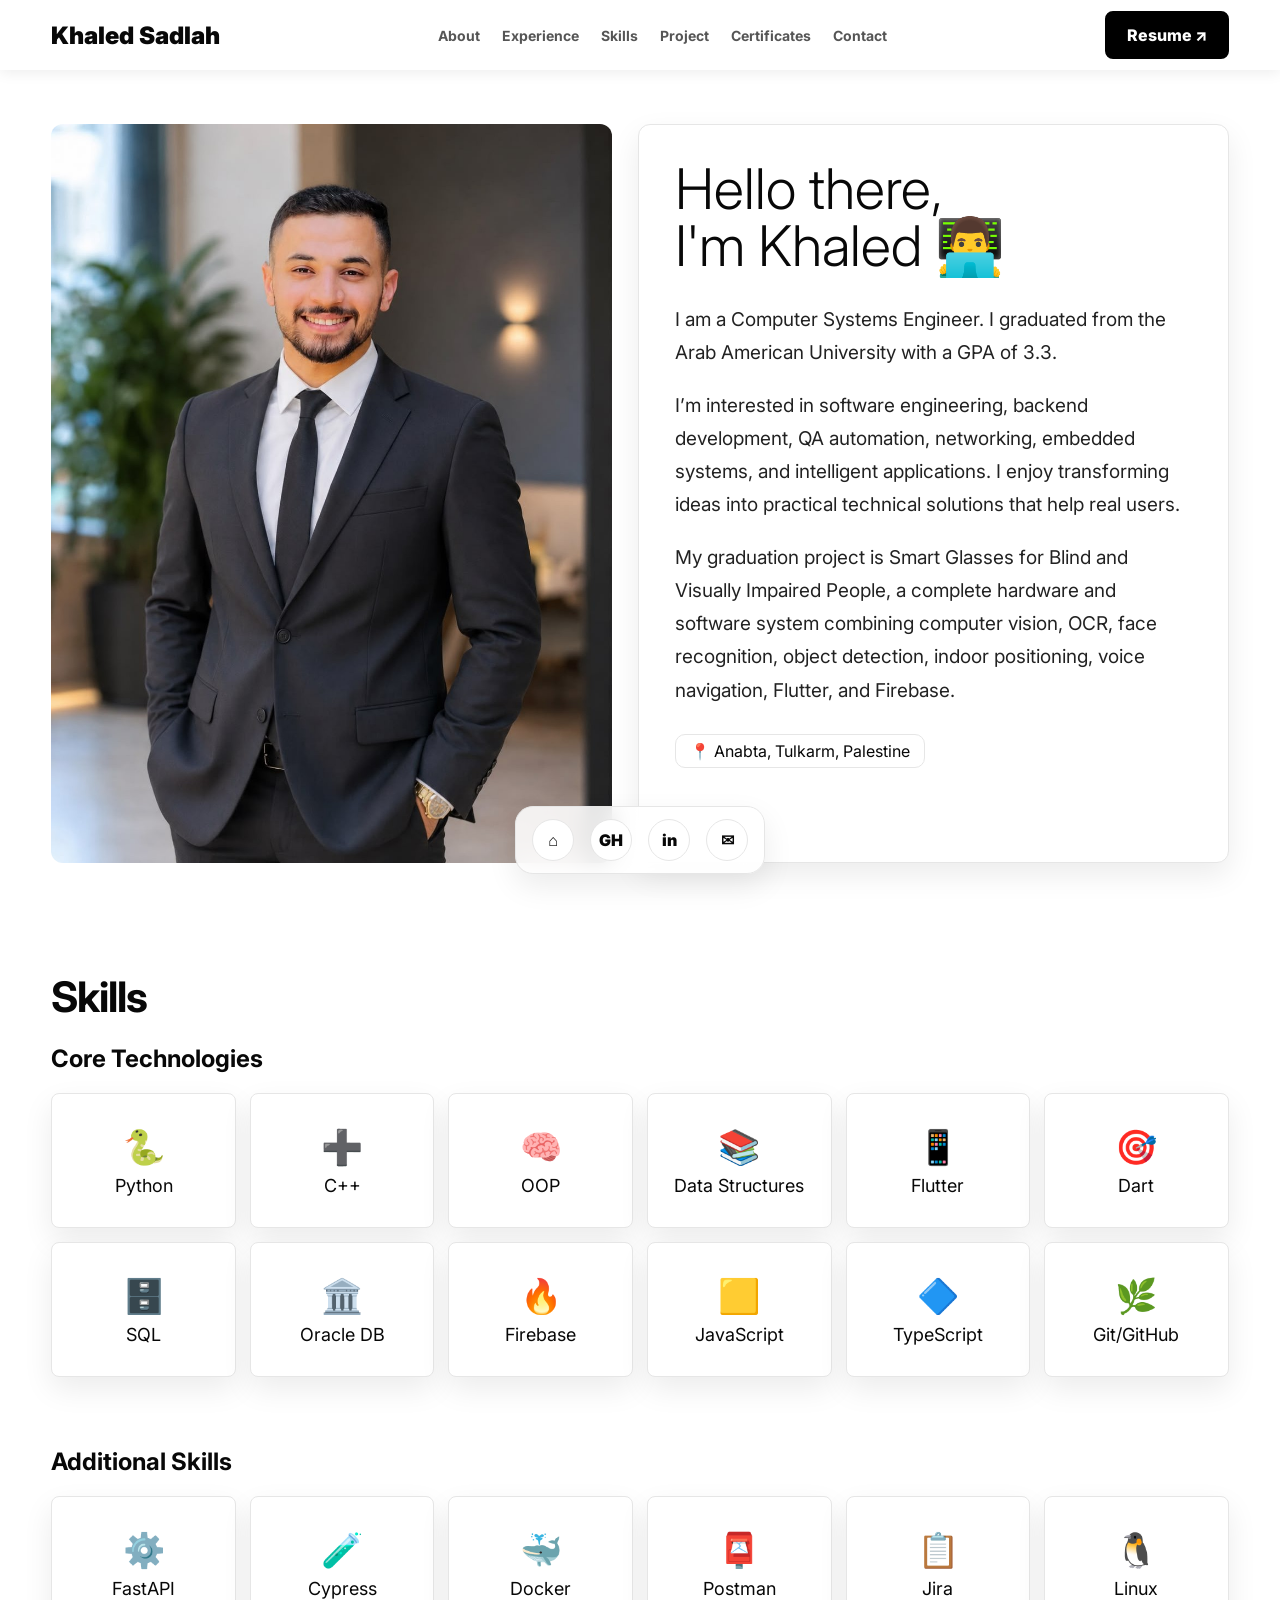
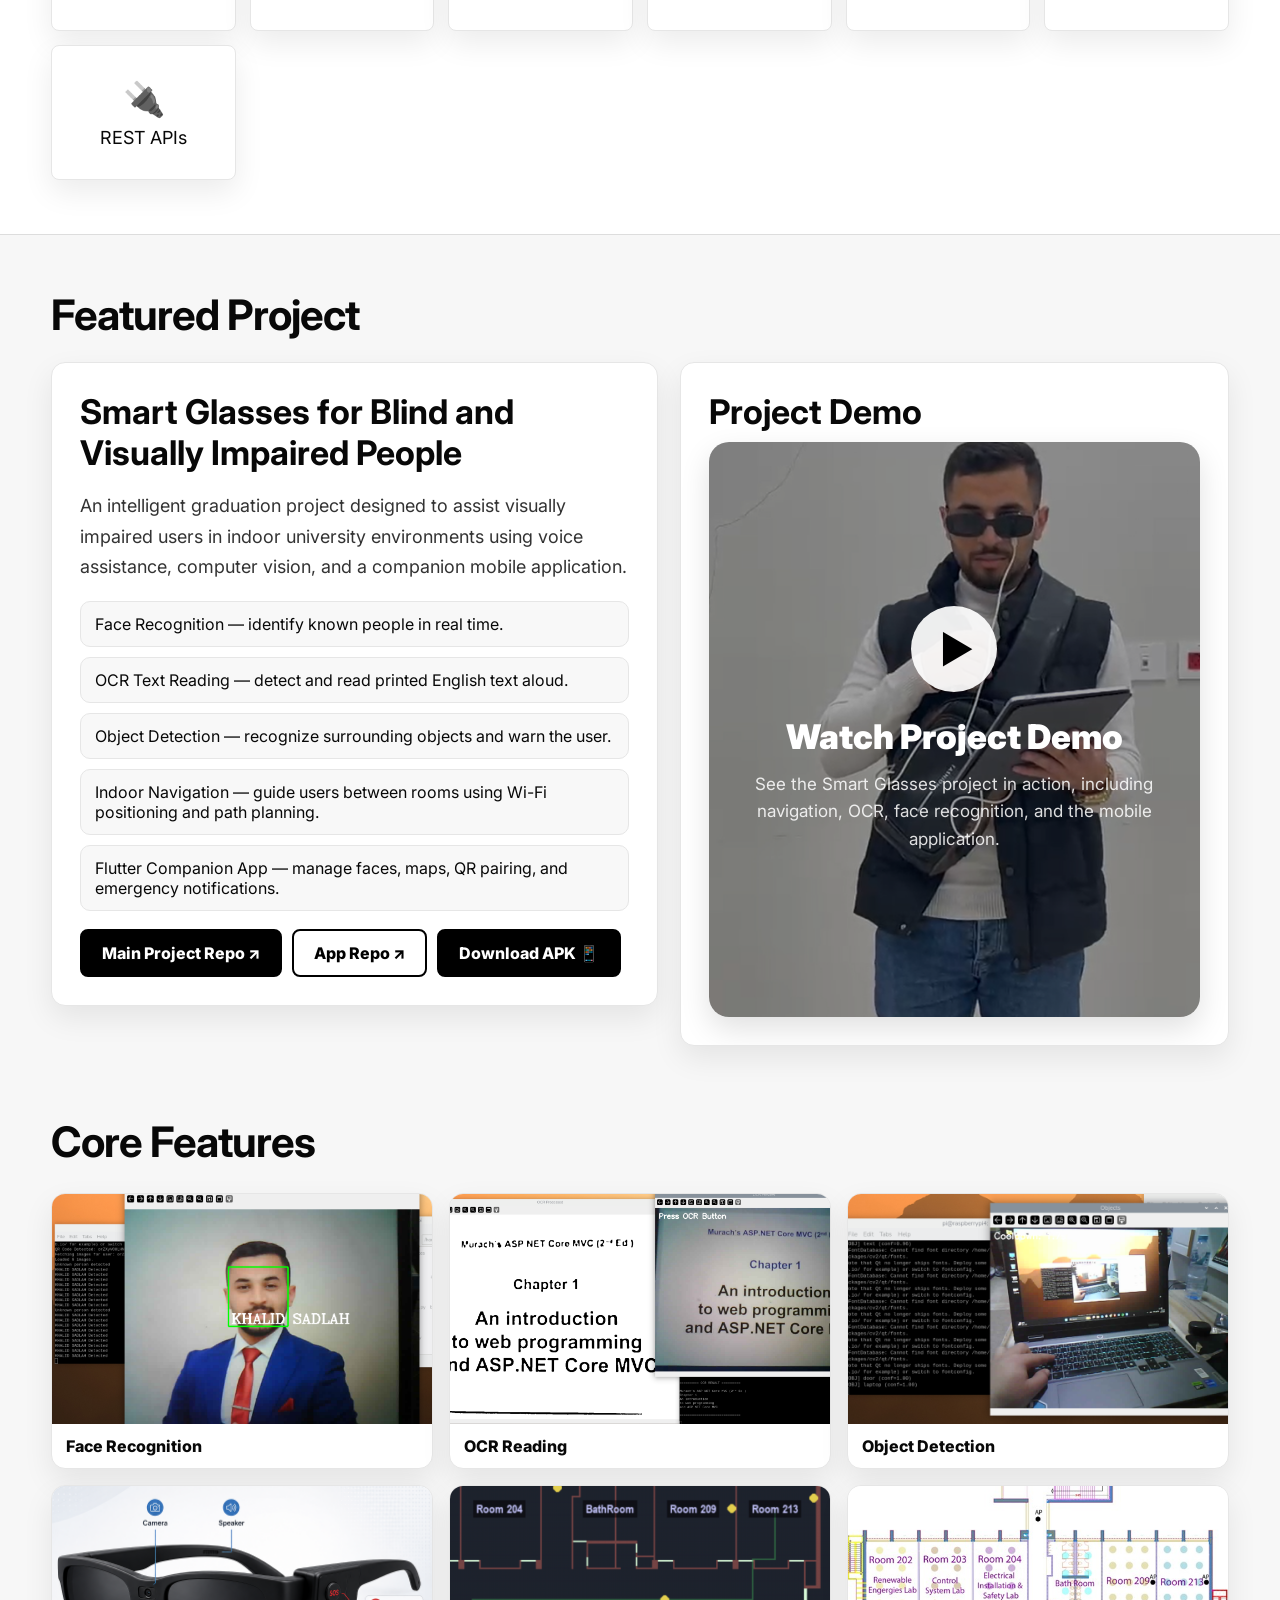
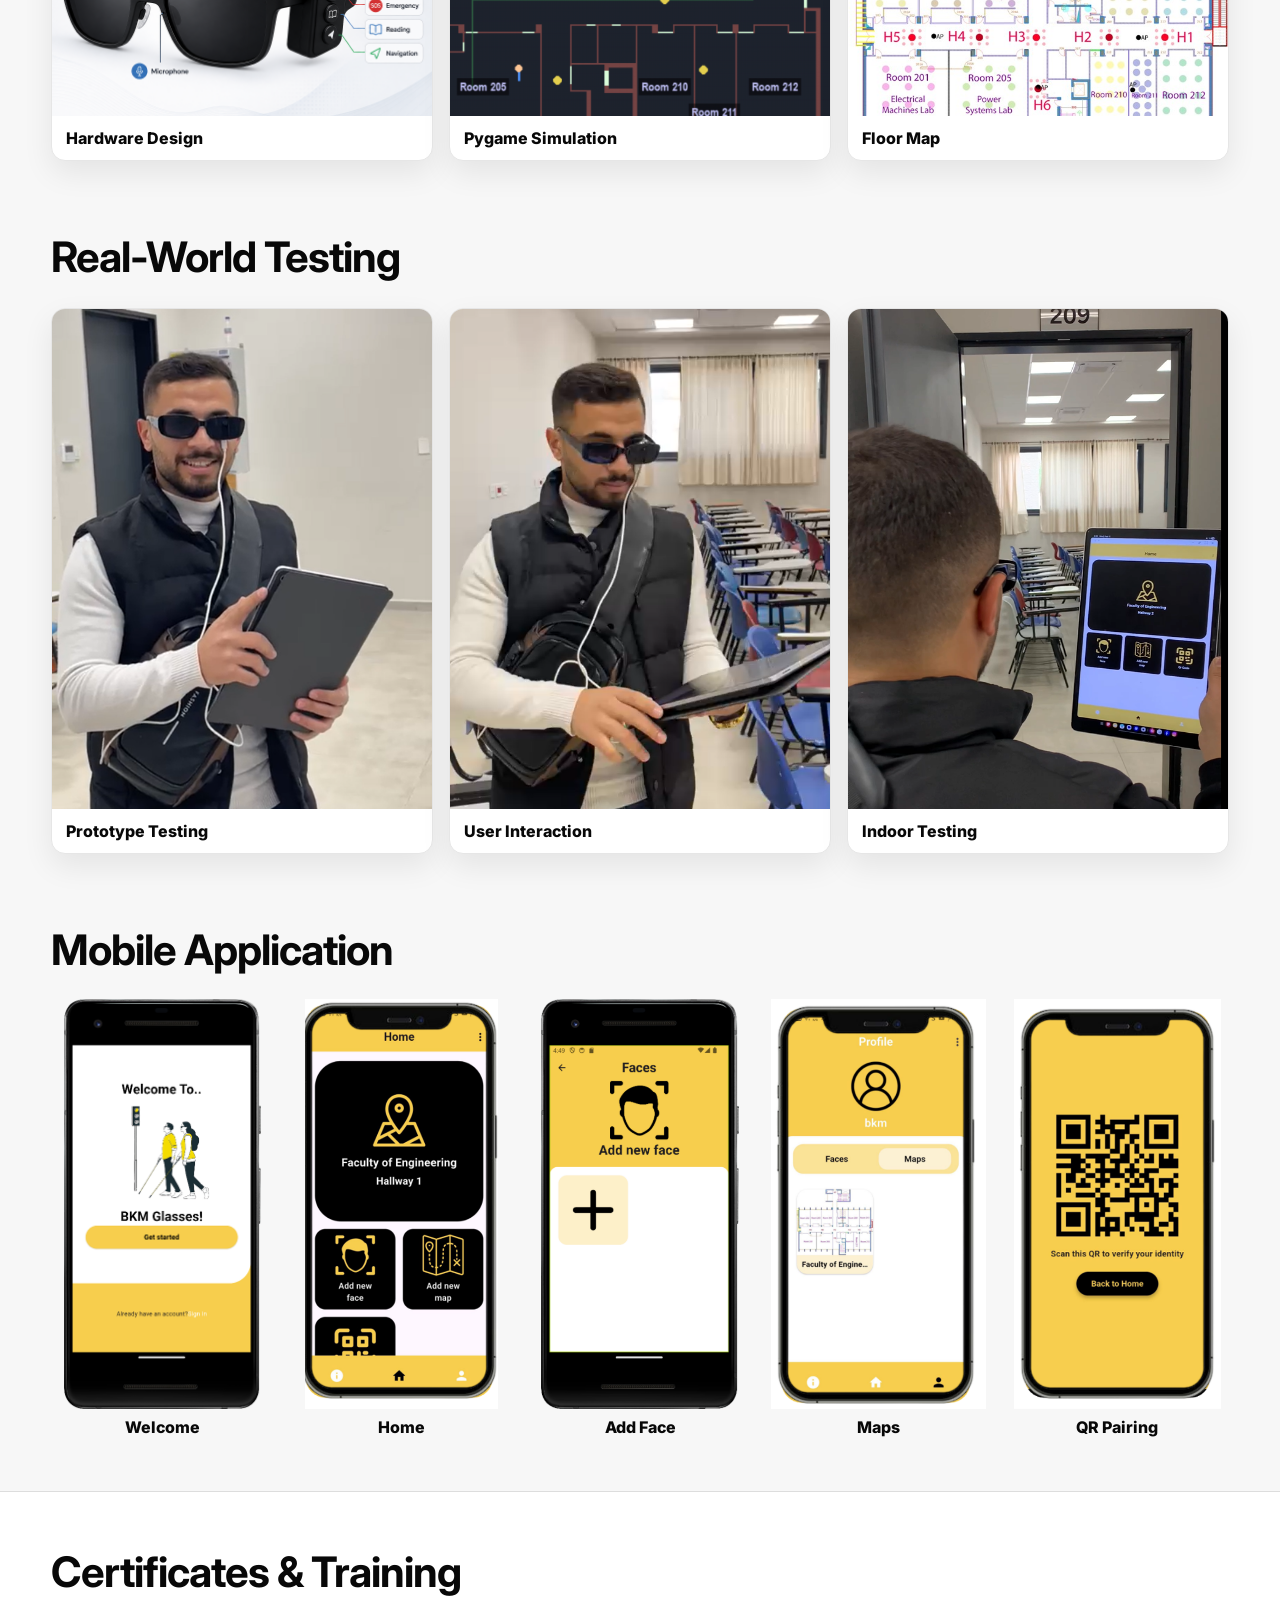
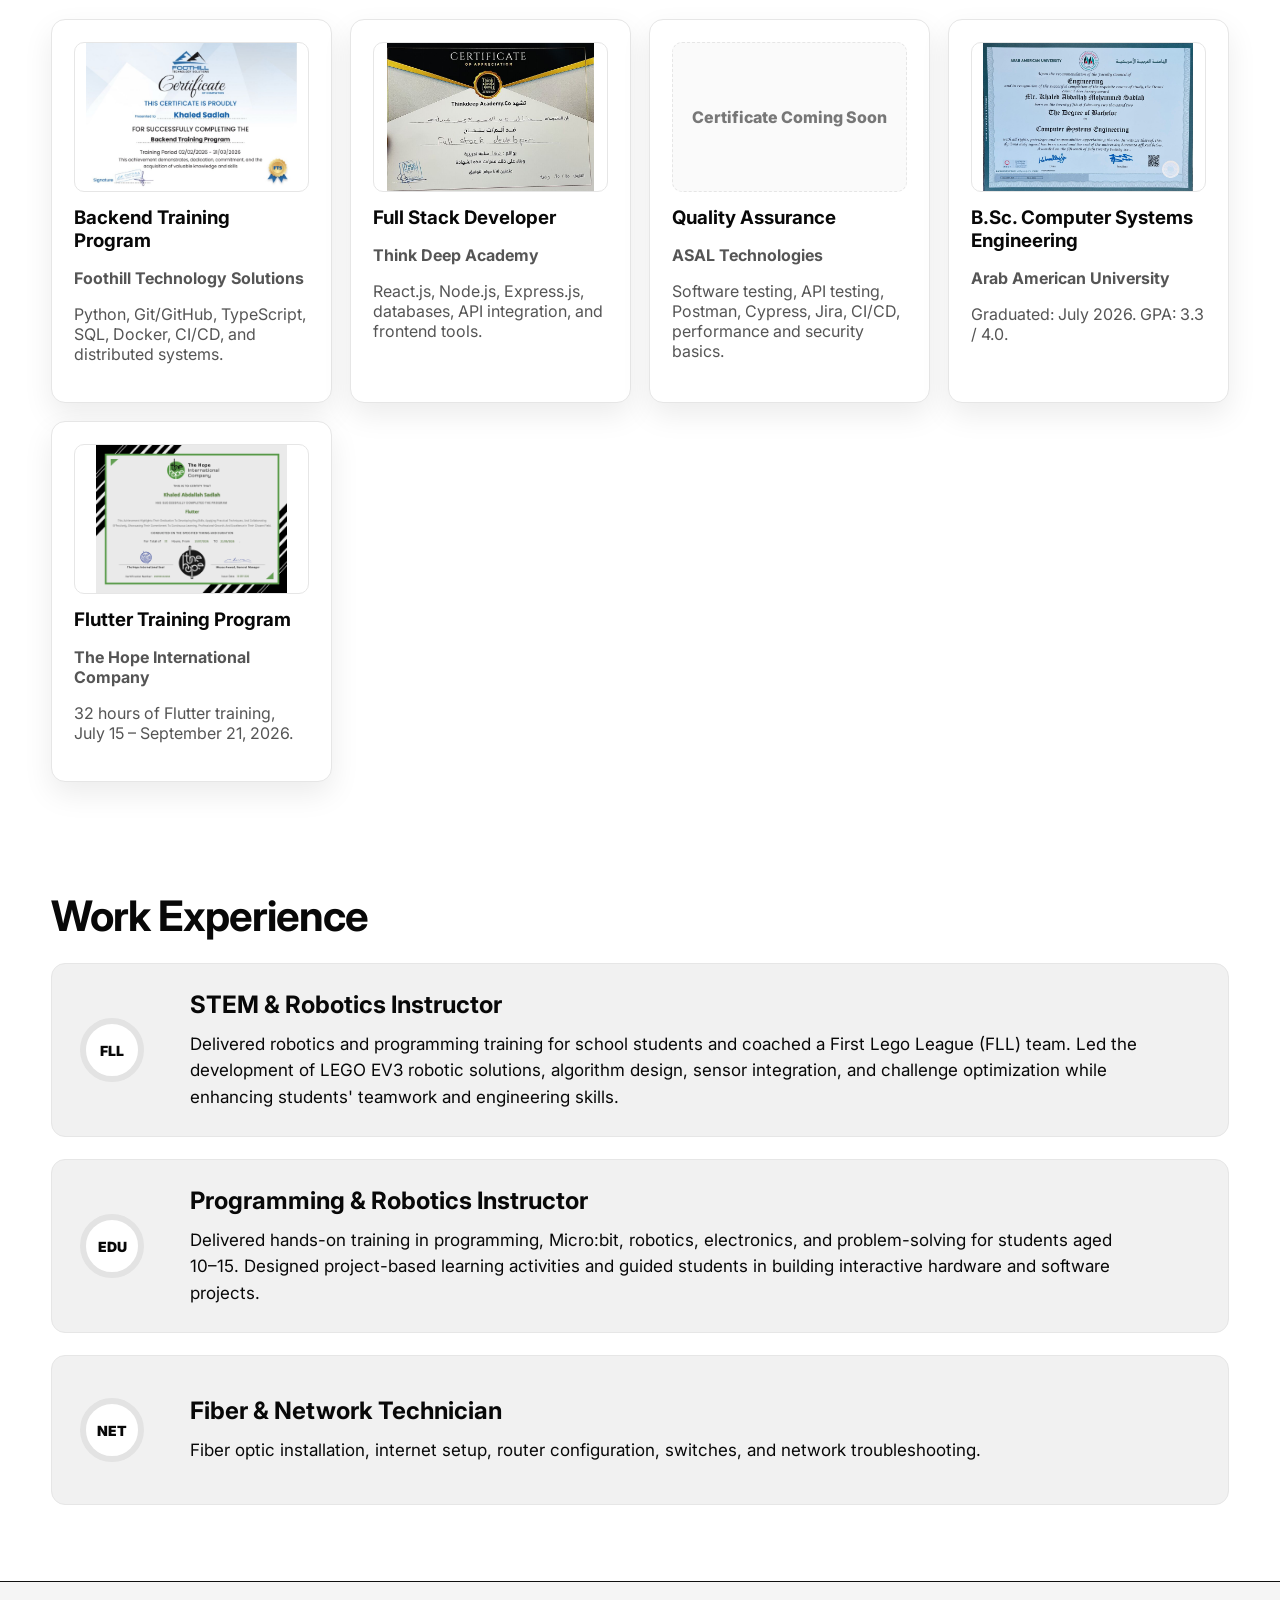
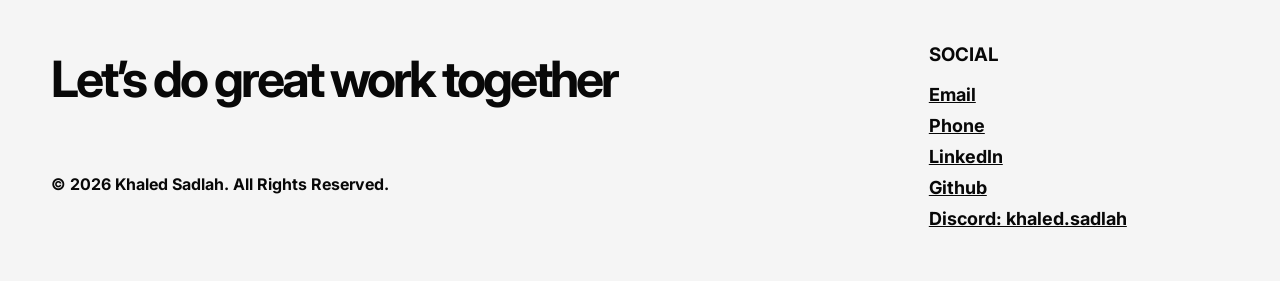
==== commit c0d605c2: "Add Flutter and university certificate images" ====
--- a/portfolio.html
+++ b/portfolio.html
@@ -1,236 +1,243 @@
-<!DOCTYPE html>
-<html lang="en">
-<head>
-  <meta charset="UTF-8">
-  <meta name="viewport" content="width=device-width, initial-scale=1.0">
-  <title>Khaled Sadlah | Portfolio</title>
-  <link rel="preconnect" href="https://fonts.googleapis.com">
-  <link rel="preconnect" href="https://fonts.gstatic.com" crossorigin>
-  <link href="https://fonts.googleapis.com/css2?family=Inter:wght@400;600;700;800;900&display=swap" rel="stylesheet">
-  <link rel="stylesheet" href="assets/style.css">
-  <link rel="icon" type="image/png" href="assets/images/favicon.png">
-  <link rel="shortcut icon" href="assets/images/favicon.png">
-  <link rel="apple-touch-icon" href="assets/images/favicon.png">
-</head>
-<body>
-  <header class="topbar">
-    <div class="container nav">
-      <a class="logo" href="index.html">Khaled Sadlah</a>
-      <nav class="nav-links">
-        <a href="#about">About</a>
-        <a href="#experience">Experience</a>
-        <a href="#skills">Skills</a>
-        <a href="#projects">Project</a>
-        <a href="#courses">Certificates</a>
-        <a href="#contact">Contact</a>
-      </nav>
-      <a class="btn" href="Khaled_Sadlah_CV.pdf" target="_blank" rel="noopener noreferrer">Resume ↗</a>
-    </div>
-  </header>
-
-  <div class="floating-dock">
-    <a class="dock-icon" href="index.html">⌂</a>
-    <a class="dock-icon" href="https://github.com/khaled-sadlah" target="_blank" rel="noopener noreferrer">GH</a>
-    <a class="dock-icon" href="https://www.linkedin.com/in/khaled-sadlah/" target="_blank" rel="noopener noreferrer">in</a>
-    <a class="dock-icon" href="mailto:khaled.sadlah@gmail.com">✉</a>
-  </div>
-
-  <section class="section" id="about">
-    <div class="container about-grid">
-      <div class="photo-box">
-        <img src="assets/images/profile_official.jpeg" alt="Khaled Sadlah profile">
-      </div>
-
-      <div class="about-card">
-        <h2>Hello there,<br>I'm Khaled 👨‍💻</h2>
-        <p>I am a Computer Systems Engineer. I graduated from the Arab American University with a GPA of 3.3.</p>
-        <p>I’m interested in software engineering, backend development, QA automation, networking, embedded systems, and intelligent applications. I enjoy transforming ideas into practical technical solutions that help real users.</p>
-        <p>My graduation project is Smart Glasses for Blind and Visually Impaired People, a complete hardware and software system combining computer vision, OCR, face recognition, object detection, indoor positioning, voice navigation, Flutter, and Firebase.</p>
-        <div class="name-pill">📍 Anabta, Tulkarm, Palestine</div>
-      </div>
-    </div>
-  </section>
-
-  <section class="section" id="skills">
-    <div class="container">
-      <h2 class="section-title">Skills</h2>
-      <h2>Core Technologies</h2>
-
-      <div class="skills-grid">
-        <div class="skill-card"><div><div class="skill-icon">🐍</div>Python</div></div>
-        <div class="skill-card"><div><div class="skill-icon">➕</div>C++</div></div>
-        <div class="skill-card"><div><div class="skill-icon">🧠</div>OOP</div></div>
-        <div class="skill-card"><div><div class="skill-icon">📚</div>Data Structures</div></div>
-        <div class="skill-card"><div><div class="skill-icon">📱</div>Flutter</div></div>
-        <div class="skill-card"><div><div class="skill-icon">🎯</div>Dart</div></div>
-        <div class="skill-card"><div><div class="skill-icon">🗄️</div>SQL</div></div>
-        <div class="skill-card"><div><div class="skill-icon">🏛️</div>Oracle DB</div></div>
-        <div class="skill-card"><div><div class="skill-icon">🔥</div>Firebase</div></div>
-        <div class="skill-card"><div><div class="skill-icon">🟨</div>JavaScript</div></div>
-        <div class="skill-card"><div><div class="skill-icon">🔷</div>TypeScript</div></div>
-        <div class="skill-card"><div><div class="skill-icon">🌿</div>Git/GitHub</div></div>
-      </div>
-
-      <h2 class="subsection-title">Additional Skills</h2>
-      <div class="skills-grid">
-        <div class="skill-card"><div><div class="skill-icon">⚙️</div>FastAPI</div></div>
-        <div class="skill-card"><div><div class="skill-icon">🧪</div>Cypress</div></div>
-        <div class="skill-card"><div><div class="skill-icon">🐳</div>Docker</div></div>
-        <div class="skill-card"><div><div class="skill-icon">📮</div>Postman</div></div>
-        <div class="skill-card"><div><div class="skill-icon">📋</div>Jira</div></div>
-        <div class="skill-card"><div><div class="skill-icon">🐧</div>Linux</div></div>
-        <div class="skill-card"><div><div class="skill-icon">🔌</div>REST APIs</div></div>
-      </div>
-    </div>
-  </section>
-
-  <section class="section project-section" id="projects">
-    <div class="container">
-      <h2 class="section-title">Featured Project</h2>
-
-      <div class="project-grid">
-        <div class="project-card">
-          <h3>Smart Glasses for Blind and Visually Impaired People</h3>
-          <p>An intelligent graduation project designed to assist visually impaired users in indoor university environments using voice assistance, computer vision, and a companion mobile application.</p>
-
-          <div class="feature-list">
-            <div class="feature">Face Recognition — identify known people in real time.</div>
-            <div class="feature">OCR Text Reading — detect and read printed English text aloud.</div>
-            <div class="feature">Object Detection — recognize surrounding objects and warn the user.</div>
-            <div class="feature">Indoor Navigation — guide users between rooms using Wi-Fi positioning and path planning.</div>
-            <div class="feature">Flutter Companion App — manage faces, maps, QR pairing, and emergency notifications.</div>
-          </div>
-
-          <div class="project-actions">
-            <a class="btn" href="https://github.com/khaled-sadlah/Smart-Glasses" target="_blank" rel="noopener noreferrer">Main Project Repo ↗</a>
-            <a class="btn light" href="https://github.com/khaled-sadlah/Smart-Glasses-Application" target="_blank" rel="noopener noreferrer">App Repo ↗</a>
-            <a class="btn" href="assets/files/BKM_Glasses.apk" download>Download APK 📱</a>
-          </div>
-        </div>
-
-        <div class="project-card demo-card">
-          <h3>Project Demo</h3>
-          <a class="demo-link" href="https://youtube.com/shorts/ysKAUUIaAP4" target="_blank" rel="noopener noreferrer">
-            <img class="demo-image" src="assets/images/short.png" alt="Smart Glasses Project Demo">
-            <div class="demo-overlay">
-              <div class="play-icon">▶</div>
-              <h2>Watch Project Demo</h2>
-              <p>See the Smart Glasses project in action, including navigation, OCR, face recognition, and the mobile application.</p>
-            </div>
-          </a>
-        </div>
-      </div>
-
-      <h2 class="section-title spaced-title">Core Features</h2>
-      <div class="gallery-screenshots">
-        <figure><img src="assets/images/face_recognition.png" alt="Face recognition"><figcaption>Face Recognition</figcaption></figure>
-        <figure><img src="assets/images/ocr_reading.png" alt="OCR reading"><figcaption>OCR Reading</figcaption></figure>
-        <figure><img src="assets/images/object_detection.png" alt="Object detection"><figcaption>Object Detection</figcaption></figure>
-        <figure><img src="assets/images/glasses_diagram.png" alt="Glasses diagram"><figcaption>Hardware Design</figcaption></figure>
-        <figure><img src="assets/images/navigation_map.png" alt="Indoor navigation"><figcaption>Pygame Simulation</figcaption></figure>
-        <figure><img src="assets/images/floor_plan.jpg" alt="Floor plan"><figcaption>Floor Map</figcaption></figure>
-      </div>
-
-      <h2 class="section-title spaced-title">Real-World Testing</h2>
-      <div class="gallery">
-        <figure><img src="assets/images/project_demo_1.png" alt="Smart glasses testing"><figcaption>Prototype Testing</figcaption></figure>
-        <figure><img src="assets/images/project_demo_2.png" alt="User interaction"><figcaption>User Interaction</figcaption></figure>
-        <figure><img src="assets/images/room_testing.png" alt="Room testing"><figcaption>Indoor Testing</figcaption></figure>
-      </div>
-
-      <h2 class="section-title spaced-title">Mobile Application</h2>
-      <div class="phone-gallery">
-        <figure><img src="assets/images/app_welcome.png" alt="Welcome screen"><figcaption>Welcome</figcaption></figure>
-        <figure><img src="assets/images/app_home.png" alt="Home screen"><figcaption>Home</figcaption></figure>
-        <figure><img src="assets/images/app_add_face.png" alt="Add face screen"><figcaption>Add Face</figcaption></figure>
-        <figure><img src="assets/images/app_maps.png" alt="Maps screen"><figcaption>Maps</figcaption></figure>
-        <figure><img src="assets/images/app_qr.png" alt="QR screen"><figcaption>QR Pairing</figcaption></figure>
-      </div>
-    </div>
-  </section>
-
-  <section class="section" id="courses">
-    <div class="container">
-      <h2 class="section-title">Certificates & Training</h2>
-
-      <div class="courses-grid">
-        <div class="course">
-          <img class="cert-img" src="assets/images/cert_backend.png" alt="Backend certificate">
-          <h3>Backend Training Program</h3>
-          <p><b>Foothill Technology Solutions</b></p>
-          <p>Python, Git/GitHub, TypeScript, SQL, Docker, CI/CD, and distributed systems.</p>
-        </div>
-
-        <div class="course">
-          <img class="cert-img" src="assets/images/cert_fullstack.png" alt="Full stack certificate">
-          <h3>Full Stack Developer</h3>
-          <p><b>Think Deep Academy</b></p>
-          <p>React.js, Node.js, Express.js, databases, API integration, and frontend tools.</p>
-        </div>
-
-        <div class="course">
-          <div class="coming-soon">Certificate Coming Soon</div>
-          <h3>Quality Assurance</h3>
-          <p><b>ASAL Technologies</b></p>
-          <p>Software testing, API testing, Postman, Cypress, Jira, CI/CD, performance and security basics.</p>
-        </div>
-
-        <div class="course">
-          <div class="coming-soon">Certificate Coming Soon</div>
-          <h3>B.Sc. Computer Systems Engineering</h3>
-          <p><b>Arab American University</b></p>
-          <p>Expected Graduation: July 2026. GPA: 3.3 / 4.0.</p>
-        </div>
-      </div>
-    </div>
-  </section>
-
-  <section class="section" id="experience">
-    <div class="container">
-      <h2 class="section-title">Work Experience</h2>
-
-      <div class="experience-card">
-        <div class="company-logo">FLL</div>
-        <div>
-          <h3>STEM & Robotics Instructor</h3>
-          <p>Delivered robotics and programming training for school students and coached a First Lego League (FLL) team. Led the development of LEGO EV3 robotic solutions, algorithm design, sensor integration, and challenge optimization while enhancing students' teamwork and engineering skills.</p>
-        </div>
-      </div>
-
-      <div class="experience-card">
-        <div class="company-logo">EDU</div>
-        <div>
-          <h3>Programming & Robotics Instructor</h3>
-          <p>Delivered hands-on training in programming, Micro:bit, robotics, electronics, and problem-solving for students aged 10–15. Designed project-based learning activities and guided students in building interactive hardware and software projects.</p>
-        </div>
-      </div>
-
-      <div class="experience-card">
-        <div class="company-logo">NET</div>
-        <div>
-          <h3>Fiber & Network Technician</h3>
-          <p>Fiber optic installation, internet setup, router configuration, switches, and network troubleshooting.</p>
-        </div>
-      </div>
-    </div>
-  </section>
-
-  <footer class="footer" id="contact">
-    <div class="container footer-grid">
-      <div>
-        <h2>Let’s do great work together</h2>
-        <p class="copyright">© 2026 Khaled Sadlah. All Rights Reserved.</p>
-      </div>
-
-      <div class="social-list">
-        <h3>SOCIAL</h3>
-        <a href="mailto:khaled.sadlah@gmail.com">Email</a>
-        <a href="tel:+972592522002">Phone</a>
-        <a href="https://www.linkedin.com/in/khaled-sadlah/" target="_blank" rel="noopener noreferrer">LinkedIn</a>
-        <a href="https://github.com/khaled-sadlah" target="_blank" rel="noopener noreferrer">Github</a>
-        <a href="#">Discord: khaled.sadlah</a>
-      </div>
-    </div>
-  </footer>
-</body>
-</html>
+<!DOCTYPE html>
+<html lang="en">
+<head>
+  <meta charset="UTF-8">
+  <meta name="viewport" content="width=device-width, initial-scale=1.0">
+  <title>Khaled Sadlah | Portfolio</title>
+  <link rel="preconnect" href="https://fonts.googleapis.com">
+  <link rel="preconnect" href="https://fonts.gstatic.com" crossorigin>
+  <link href="https://fonts.googleapis.com/css2?family=Inter:wght@400;600;700;800;900&display=swap" rel="stylesheet">
+  <link rel="stylesheet" href="assets/style.css">
+  <link rel="icon" type="image/png" href="assets/images/favicon.png">
+  <link rel="shortcut icon" href="assets/images/favicon.png">
+  <link rel="apple-touch-icon" href="assets/images/favicon.png">
+</head>
+<body>
+  <header class="topbar">
+    <div class="container nav">
+      <a class="logo" href="index.html">Khaled Sadlah</a>
+      <nav class="nav-links">
+        <a href="#about">About</a>
+        <a href="#experience">Experience</a>
+        <a href="#skills">Skills</a>
+        <a href="#projects">Project</a>
+        <a href="#courses">Certificates</a>
+        <a href="#contact">Contact</a>
+      </nav>
+      <a class="btn" href="assets/files/Khaled_Sadlah_CV.pdf" target="_blank" rel="noopener noreferrer">Resume ↗</a>
+    </div>
+  </header>
+
+  <div class="floating-dock">
+    <a class="dock-icon" href="index.html">⌂</a>
+    <a class="dock-icon" href="https://github.com/khaled-sadlah" target="_blank" rel="noopener noreferrer">GH</a>
+    <a class="dock-icon" href="https://www.linkedin.com/in/khaled-sadlah/" target="_blank" rel="noopener noreferrer">in</a>
+    <a class="dock-icon" href="mailto:khaled.sadlah@gmail.com">✉</a>
+  </div>
+
+  <section class="section" id="about">
+    <div class="container about-grid">
+      <div class="photo-box">
+        <img src="assets/images/profile_official.jpeg" alt="Khaled Sadlah profile">
+      </div>
+
+      <div class="about-card">
+        <h2>Hello there,<br>I'm Khaled 👨‍💻</h2>
+        <p>I am a Computer Systems Engineer. I graduated from the Arab American University with a GPA of 3.3.</p>
+        <p>I’m interested in software engineering, backend development, QA automation, networking, embedded systems, and intelligent applications. I enjoy transforming ideas into practical technical solutions that help real users.</p>
+        <p>My graduation project is Smart Glasses for Blind and Visually Impaired People, a complete hardware and software system combining computer vision, OCR, face recognition, object detection, indoor positioning, voice navigation, Flutter, and Firebase.</p>
+        <div class="name-pill">📍 Anabta, Tulkarm, Palestine</div>
+      </div>
+    </div>
+  </section>
+
+  <section class="section" id="skills">
+    <div class="container">
+      <h2 class="section-title">Skills</h2>
+      <h2>Core Technologies</h2>
+
+      <div class="skills-grid">
+        <div class="skill-card"><div><div class="skill-icon">🐍</div>Python</div></div>
+        <div class="skill-card"><div><div class="skill-icon">➕</div>C++</div></div>
+        <div class="skill-card"><div><div class="skill-icon">🧠</div>OOP</div></div>
+        <div class="skill-card"><div><div class="skill-icon">📚</div>Data Structures</div></div>
+        <div class="skill-card"><div><div class="skill-icon">📱</div>Flutter</div></div>
+        <div class="skill-card"><div><div class="skill-icon">🎯</div>Dart</div></div>
+        <div class="skill-card"><div><div class="skill-icon">🗄️</div>SQL</div></div>
+        <div class="skill-card"><div><div class="skill-icon">🏛️</div>Oracle DB</div></div>
+        <div class="skill-card"><div><div class="skill-icon">🔥</div>Firebase</div></div>
+        <div class="skill-card"><div><div class="skill-icon">🟨</div>JavaScript</div></div>
+        <div class="skill-card"><div><div class="skill-icon">🔷</div>TypeScript</div></div>
+        <div class="skill-card"><div><div class="skill-icon">🌿</div>Git/GitHub</div></div>
+      </div>
+
+      <h2 class="subsection-title">Additional Skills</h2>
+      <div class="skills-grid">
+        <div class="skill-card"><div><div class="skill-icon">⚙️</div>FastAPI</div></div>
+        <div class="skill-card"><div><div class="skill-icon">🧪</div>Cypress</div></div>
+        <div class="skill-card"><div><div class="skill-icon">🐳</div>Docker</div></div>
+        <div class="skill-card"><div><div class="skill-icon">📮</div>Postman</div></div>
+        <div class="skill-card"><div><div class="skill-icon">📋</div>Jira</div></div>
+        <div class="skill-card"><div><div class="skill-icon">🐧</div>Linux</div></div>
+        <div class="skill-card"><div><div class="skill-icon">🔌</div>REST APIs</div></div>
+      </div>
+    </div>
+  </section>
+
+  <section class="section project-section" id="projects">
+    <div class="container">
+      <h2 class="section-title">Featured Project</h2>
+
+      <div class="project-grid">
+        <div class="project-card">
+          <h3>Smart Glasses for Blind and Visually Impaired People</h3>
+          <p>An intelligent graduation project designed to assist visually impaired users in indoor university environments using voice assistance, computer vision, and a companion mobile application.</p>
+
+          <div class="feature-list">
+            <div class="feature">Face Recognition — identify known people in real time.</div>
+            <div class="feature">OCR Text Reading — detect and read printed English text aloud.</div>
+            <div class="feature">Object Detection — recognize surrounding objects and warn the user.</div>
+            <div class="feature">Indoor Navigation — guide users between rooms using Wi-Fi positioning and path planning.</div>
+            <div class="feature">Flutter Companion App — manage faces, maps, QR pairing, and emergency notifications.</div>
+          </div>
+
+          <div class="project-actions">
+            <a class="btn" href="https://github.com/khaled-sadlah/Smart-Glasses" target="_blank" rel="noopener noreferrer">Main Project Repo ↗</a>
+            <a class="btn light" href="https://github.com/khaled-sadlah/Smart-Glasses-Application" target="_blank" rel="noopener noreferrer">App Repo ↗</a>
+            <a class="btn" href="assets/files/BKM_Glasses.apk" download>Download APK 📱</a>
+          </div>
+        </div>
+
+        <div class="project-card demo-card">
+          <h3>Project Demo</h3>
+          <a class="demo-link" href="https://youtube.com/shorts/ysKAUUIaAP4" target="_blank" rel="noopener noreferrer">
+            <img class="demo-image" src="assets/images/short.png" alt="Smart Glasses Project Demo">
+            <div class="demo-overlay">
+              <div class="play-icon">▶</div>
+              <h2>Watch Project Demo</h2>
+              <p>See the Smart Glasses project in action, including navigation, OCR, face recognition, and the mobile application.</p>
+            </div>
+          </a>
+        </div>
+      </div>
+
+      <h2 class="section-title spaced-title">Core Features</h2>
+      <div class="gallery-screenshots">
+        <figure><img src="assets/images/face_recognition.png" alt="Face recognition"><figcaption>Face Recognition</figcaption></figure>
+        <figure><img src="assets/images/ocr_reading.png" alt="OCR reading"><figcaption>OCR Reading</figcaption></figure>
+        <figure><img src="assets/images/object_detection.png" alt="Object detection"><figcaption>Object Detection</figcaption></figure>
+        <figure><img src="assets/images/glasses_diagram.png" alt="Glasses diagram"><figcaption>Hardware Design</figcaption></figure>
+        <figure><img src="assets/images/navigation_map.png" alt="Indoor navigation"><figcaption>Pygame Simulation</figcaption></figure>
+        <figure><img src="assets/images/floor_plan.jpg" alt="Floor plan"><figcaption>Floor Map</figcaption></figure>
+      </div>
+
+      <h2 class="section-title spaced-title">Real-World Testing</h2>
+      <div class="gallery">
+        <figure><img src="assets/images/project_demo_1.png" alt="Smart glasses testing"><figcaption>Prototype Testing</figcaption></figure>
+        <figure><img src="assets/images/project_demo_2.png" alt="User interaction"><figcaption>User Interaction</figcaption></figure>
+        <figure><img src="assets/images/room_testing.png" alt="Room testing"><figcaption>Indoor Testing</figcaption></figure>
+      </div>
+
+      <h2 class="section-title spaced-title">Mobile Application</h2>
+      <div class="phone-gallery">
+        <figure><img src="assets/images/app_welcome.png" alt="Welcome screen"><figcaption>Welcome</figcaption></figure>
+        <figure><img src="assets/images/app_home.png" alt="Home screen"><figcaption>Home</figcaption></figure>
+        <figure><img src="assets/images/app_add_face.png" alt="Add face screen"><figcaption>Add Face</figcaption></figure>
+        <figure><img src="assets/images/app_maps.png" alt="Maps screen"><figcaption>Maps</figcaption></figure>
+        <figure><img src="assets/images/app_qr.png" alt="QR screen"><figcaption>QR Pairing</figcaption></figure>
+      </div>
+    </div>
+  </section>
+
+  <section class="section" id="courses">
+    <div class="container">
+      <h2 class="section-title">Certificates & Training</h2>
+
+      <div class="courses-grid">
+        <div class="course">
+          <img class="cert-img" src="assets/images/cert_backend.png" alt="Backend certificate">
+          <h3>Backend Training Program</h3>
+          <p><b>Foothill Technology Solutions</b></p>
+          <p>Python, Git/GitHub, TypeScript, SQL, Docker, CI/CD, and distributed systems.</p>
+        </div>
+
+        <div class="course">
+          <img class="cert-img" src="assets/images/cert_fullstack.png" alt="Full stack certificate">
+          <h3>Full Stack Developer</h3>
+          <p><b>Think Deep Academy</b></p>
+          <p>React.js, Node.js, Express.js, databases, API integration, and frontend tools.</p>
+        </div>
+
+        <div class="course">
+          <div class="coming-soon">Certificate Coming Soon</div>
+          <h3>Quality Assurance</h3>
+          <p><b>ASAL Technologies</b></p>
+          <p>Software testing, API testing, Postman, Cypress, Jira, CI/CD, performance and security basics.</p>
+        </div>
+
+        <div class="course">
+          <a href="assets/images/cert_degree.jpeg" target="_blank" rel="noopener noreferrer" aria-label="View Computer Systems Engineering degree certificate"><img class="cert-img" src="assets/images/cert_degree.jpeg" alt="Bachelor of Computer Systems Engineering certificate from Arab American University" loading="lazy"></a>
+          <h3>B.Sc. Computer Systems Engineering</h3>
+          <p><b>Arab American University</b></p>
+          <p>Graduated: July 2026. GPA: 3.3 / 4.0.</p>
+        </div>
+
+        <div class="course">
+          <a href="assets/images/cert_flutter.jpg" target="_blank" rel="noopener noreferrer" aria-label="View Flutter training certificate"><img class="cert-img" src="assets/images/cert_flutter.jpg" alt="Flutter training certificate from The Hope International Company" loading="lazy"></a>
+          <h3>Flutter Training Program</h3>
+          <p><b>The Hope International Company</b></p>
+          <p>32 hours of Flutter training, July 15 – September 21, 2026.</p>
+        </div>
+      </div>
+    </div>
+  </section>
+
+  <section class="section" id="experience">
+    <div class="container">
+      <h2 class="section-title">Work Experience</h2>
+
+      <div class="experience-card">
+        <div class="company-logo">FLL</div>
+        <div>
+          <h3>STEM & Robotics Instructor</h3>
+          <p>Delivered robotics and programming training for school students and coached a First Lego League (FLL) team. Led the development of LEGO EV3 robotic solutions, algorithm design, sensor integration, and challenge optimization while enhancing students' teamwork and engineering skills.</p>
+        </div>
+      </div>
+
+      <div class="experience-card">
+        <div class="company-logo">EDU</div>
+        <div>
+          <h3>Programming & Robotics Instructor</h3>
+          <p>Delivered hands-on training in programming, Micro:bit, robotics, electronics, and problem-solving for students aged 10–15. Designed project-based learning activities and guided students in building interactive hardware and software projects.</p>
+        </div>
+      </div>
+
+      <div class="experience-card">
+        <div class="company-logo">NET</div>
+        <div>
+          <h3>Fiber & Network Technician</h3>
+          <p>Fiber optic installation, internet setup, router configuration, switches, and network troubleshooting.</p>
+        </div>
+      </div>
+    </div>
+  </section>
+
+  <footer class="footer" id="contact">
+    <div class="container footer-grid">
+      <div>
+        <h2>Let’s do great work together</h2>
+        <p class="copyright">© 2026 Khaled Sadlah. All Rights Reserved.</p>
+      </div>
+
+      <div class="social-list">
+        <h3>SOCIAL</h3>
+        <a href="mailto:khaled.sadlah@gmail.com">Email</a>
+        <a href="tel:+972592522002">Phone</a>
+        <a href="https://www.linkedin.com/in/khaled-sadlah/" target="_blank" rel="noopener noreferrer">LinkedIn</a>
+        <a href="https://github.com/khaled-sadlah" target="_blank" rel="noopener noreferrer">Github</a>
+        <a href="#">Discord: khaled.sadlah</a>
+      </div>
+    </div>
+  </footer>
+</body>
+</html>
--- a/assets/style.css
+++ b/assets/style.css
@@ -1,997 +1,997 @@
-:root {
-  --text: #080808;
-  --line: #e6e6e6;
-  --dark: #202526;
-  --dark2: #303537;
-  --accent: #ff7f6e;
-  --shadow: 0 12px 30px rgba(0, 0, 0, .08);
-}
-
-* {
-  box-sizing: border-box;
-}
-
-html {
-  scroll-behavior: smooth;
-}
-
-body {
-  margin: 0;
-  font-family: Inter, Arial, sans-serif;
-  color: var(--text);
-  background: #fff;
-}
-
-a {
-  color: inherit;
-  text-decoration: none;
-}
-
-img {
-  max-width: 100%;
-  display: block;
-}
-
-.container {
-  width: min(1180px, 92%);
-  margin: auto;
-}
-
-.btn {
-  display: inline-flex;
-  align-items: center;
-  justify-content: center;
-  gap: 10px;
-  background: #000;
-  color: #fff;
-  padding: 12px 20px;
-  border: 2px solid #000;
-  border-radius: 8px;
-  font-weight: 800;
-}
-
-.btn.light {
-  background: #fff;
-  color: #000;
-}
-
-/* Header */
-.topbar {
-  position: sticky;
-  top: 0;
-  z-index: 50;
-  background: rgba(255, 255, 255, .92);
-  backdrop-filter: blur(12px);
-  box-shadow: 0 2px 14px rgba(0, 0, 0, .08);
-}
-
-.nav {
-  display: flex;
-  justify-content: space-between;
-  align-items: center;
-  min-height: 70px;
-}
-
-.logo {
-  font-size: 24px;
-  font-weight: 900;
-}
-
-.nav-links {
-  display: flex;
-  gap: 22px;
-  color: #555;
-  font-size: 14px;
-  font-weight: 700;
-}
-
-/* Floating dock */
-.floating-dock {
-  position: fixed;
-  left: 50%;
-  bottom: 26px;
-  z-index: 80;
-  display: flex;
-  gap: 16px;
-  padding: 12px 16px;
-  border: 1px solid var(--line);
-  border-radius: 18px;
-  background: rgba(255, 255, 255, .88);
-  box-shadow: var(--shadow);
-  backdrop-filter: blur(12px);
-  transform: translateX(-50%);
-}
-
-.dock-icon {
-  width: 42px;
-  height: 42px;
-  display: grid;
-  place-items: center;
-  border: 1px solid var(--line);
-  border-radius: 50%;
-  background: #fff;
-  font-weight: 900;
-}
-
-/* Sections */
-.section {
-  padding: 54px 0;
-}
-
-.section-title {
-  margin: 0 0 22px;
-  font-size: 42px;
-  letter-spacing: -1px;
-}
-
-.subsection-title,
-.spaced-title {
-  margin-top: 70px;
-}
-
-/* About */
-.about-grid {
-  display: grid;
-  grid-template-columns: .95fr 1fr;
-  gap: 26px;
-  align-items: stretch;
-}
-
-.photo-box {
-  min-height: 520px;
-  overflow: hidden;
-  border-radius: 12px;
-  background: #eee;
-}
-
-.photo-box img {
-  width: 100%;
-  height: 100%;
-  object-fit: cover;
-}
-
-.about-card {
-  padding: 36px;
-  border: 1px solid var(--line);
-  border-radius: 12px;
-  background: #fff;
-  box-shadow: var(--shadow);
-}
-
-.about-card h2 {
-  margin: 0 0 28px;
-  font-size: 56px;
-  font-weight: 300;
-  line-height: 1.02;
-}
-
-.about-card p {
-  color: #222;
-  font-size: 19px;
-  line-height: 1.75;
-}
-
-.name-pill {
-  display: inline-flex;
-  align-items: center;
-  gap: 10px;
-  margin-top: 8px;
-  padding: 6px 14px;
-  border: 1px solid var(--line);
-  border-radius: 10px;
-}
-
-/* Skills */
-.skills-grid {
-  display: grid;
-  grid-template-columns: repeat(auto-fit, minmax(170px, 1fr));
-  gap: 14px;
-}
-
-.skill-card {
-  min-height: 135px;
-  display: grid;
-  place-items: center;
-  padding: 18px;
-  border: 1px solid var(--line);
-  border-radius: 8px;
-  background: #fff;
-  box-shadow: var(--shadow);
-  text-align: center;
-  font-size: 18px;
-}
-
-.skill-icon {
-  margin-bottom: 8px;
-  font-size: 34px;
-}
-
-/* Project */
-.project-section {
-  border-top: 1px solid #ddd;
-  border-bottom: 1px solid #ddd;
-  background: #f7f7f7;
-}
-
-.project-grid {
-  display: grid;
-  grid-template-columns: 1.05fr .95fr;
-  gap: 22px;
-  align-items: start;
-}
-
-.project-card {
-  padding: 28px;
-  border: 1px solid var(--line);
-  border-radius: 14px;
-  background: #fff;
-  box-shadow: var(--shadow);
-}
-
-.project-card h3 {
-  margin: 0 0 10px;
-  font-size: 34px;
-}
-
-.project-card p {
-  color: #333;
-  font-size: 18px;
-  line-height: 1.7;
-}
-
-.feature-list {
-  display: grid;
-  gap: 10px;
-  margin-top: 18px;
-}
-
-.feature {
-  padding: 12px 14px;
-  border: 1px solid var(--line);
-  border-radius: 10px;
-  background: #f8f8f8;
-}
-
-.project-actions {
-  display: flex;
-  flex-wrap: wrap;
-  gap: 10px;
-  margin-top: 18px;
-}
-
-.demo-card {
-  overflow: hidden;
-}
-
-.demo-link {
-  position: relative;
-  display: block;
-  min-height: 450px;
-  overflow: hidden;
-  border-radius: 20px;
-  color: #fff;
-  box-shadow: 0 12px 30px rgba(0, 0, 0, .12);
-}
-
-.demo-image {
-  width: 100%;
-  height: 575px;
-  object-fit: cover;
-  filter: brightness(.65);
-  transition: .3s ease;
-}
-
-.demo-link:hover .demo-image {
-  transform: scale(1.04);
-  filter: brightness(.5);
-}
-
-.demo-overlay {
-  position: absolute;
-  inset: 0;
-  display: flex;
-  flex-direction: column;
-  justify-content: center;
-  align-items: center;
-  padding: 28px;
-  text-align: center;
-}
-
-.play-icon {
-  width: 86px;
-  height: 86px;
-  display: grid;
-  place-items: center;
-  margin-bottom: 24px;
-  padding-left: 6px;
-  border-radius: 50%;
-  background: rgba(255, 255, 255, .92);
-  color: #000;
-  font-size: 38px;
-}
-
-.demo-overlay h2 {
-  margin: 0;
-  font-size: 34px;
-  font-weight: 900;
-}
-
-.demo-overlay p {
-  max-width: 430px;
-  margin: 14px auto 0;
-  color: rgba(255, 255, 255, .86);
-  font-size: 17px;
-  line-height: 1.6;
-}
-
-/* Galleries */
-.gallery,
-.gallery-screenshots {
-  display: grid;
-  grid-template-columns: repeat(3, 1fr);
-  gap: 16px;
-  margin-top: 26px;
-}
-
-.gallery figure,
-.gallery-screenshots figure {
-  margin: 0;
-  overflow: hidden;
-  border: 1px solid var(--line);
-  border-radius: 14px;
-  background: #fff;
-  box-shadow: var(--shadow);
-}
-
-.gallery img {
-  width: 100%;
-  height: 500px;
-  object-fit: cover;
-}
-
-.gallery-screenshots img {
-  width: 100%;
-  height: 230px;
-  object-fit: cover;
-}
-
-.gallery figcaption,
-.gallery-screenshots figcaption {
-  padding: 12px 14px;
-  font-weight: 800;
-}
-
-.phone-gallery {
-  display: grid;
-  grid-template-columns: repeat(5, 1fr);
-  gap: 16px;
-  margin-top: 24px;
-}
-
-.phone-gallery figure {
-  margin: 0;
-  text-align: center;
-}
-
-.phone-gallery img {
-  width: 100%;
-  height: 410px;
-  object-fit: contain;
-}
-
-.phone-gallery figcaption {
-  margin-top: 8px;
-  font-weight: 800;
-}
-
-/* Courses */
-.courses-grid {
-  display: grid;
-  grid-template-columns: repeat(4, 1fr);
-  gap: 18px;
-}
-
-.course {
-  padding: 22px;
-  border: 1px solid var(--line);
-  border-radius: 14px;
-  background: #fff;
-  box-shadow: var(--shadow);
-}
-
-.course h3 {
-  margin: 0 0 8px;
-}
-
-.course p {
-  color: #555;
-}
-
-.cert-img,
-.coming-soon {
-  width: 100%;
-  height: 150px;
-  margin-bottom: 14px;
-  border: 1px solid var(--line);
-  border-radius: 10px;
-}
-
-.cert-img {
-  object-fit: cover;
-}
-
-.coming-soon {
-  display: grid;
-  place-items: center;
-  border-style: dashed;
-  background: #fafafa;
-  color: #777;
-  font-weight: 800;
-}
-
-/* Experience */
-.experience-card {
-  display: grid;
-  grid-template-columns: 86px 1fr;
-  gap: 24px;
-  align-items: center;
-  min-height: 150px;
-  margin-bottom: 22px;
-  padding: 26px 28px;
-  border: 1px solid var(--line);
-  border-radius: 14px;
-  background: #f1f1f1;
-}
-
-.company-logo {
-  width: 64px;
-  height: 64px;
-  display: grid;
-  place-items: center;
-  border: 6px solid #e3e3e3;
-  border-radius: 50%;
-  background: #fff;
-  font-size: 14px;
-  font-weight: 900;
-}
-
-.experience-card h3 {
-  margin: 0 0 12px;
-  font-size: 24px;
-}
-
-.experience-card p {
-  max-width: 950px;
-  margin: 0;
-  font-size: 17px;
-  line-height: 1.55;
-}
-
-/* Footer */
-.footer {
-  min-height: 300px;
-  display: flex;
-  align-items: center;
-  border-top: 1px solid #111;
-  background: #f5f5f5;
-}
-
-.footer-grid {
-  display: grid;
-  grid-template-columns: 1fr 300px;
-  gap: 30px;
-  align-items: center;
-}
-
-.footer h2 {
-  margin: 0;
-  font-size: 50px;
-  line-height: 1;
-  letter-spacing: -3px;
-}
-
-.social-list a {
-  display: block;
-  margin: 10px 0;
-  font-size: 18px;
-  font-weight: 700;
-  text-decoration: underline;
-}
-
-.copyright {
-  margin-top: 70px;
-  font-weight: 700;
-}
-
-/* Link page */
-.link-body {
-  min-height: 100vh;
-  background: var(--dark);
-  color: #fff;
-}
-
-.link-body .container {
-  width: min(1500px, 94%);
-}
-
-.link-layout {
-  min-height: 100vh;
-  display: grid;
-  grid-template-columns: .85fr 1.35fr;
-  gap: 56px;
-  align-items: center;
-  padding: 70px 0;
-}
-
-.profile-img {
-  width: 360px;
-  height: 360px;
-  overflow: hidden;
-  margin: 0 auto 36px;
-  border-radius: 50%;
-  background: #ddd;
-}
-
-.profile-img img {
-  width: 100%;
-  height: 100%;
-  object-fit: cover;
-  object-position: center;
-}
-
-.link-left h1 {
-  margin: 0 0 18px;
-  font-family: Georgia, serif;
-  font-size: 52px;
-}
-
-.link-left p {
-  max-width: 570px;
-  color: #b7b7b7;
-  font-size: 24px;
-  line-height: 1.35;
-}
-
-.quick-note {
-  margin-top: 34px;
-  color: #ccc;
-  font-weight: 800;
-}
-
-.link-right h2 {
-  margin: -120px 0 35px;
-  color: #aaa;
-  font-size: 22px;
-  font-weight: 400;
-  letter-spacing: 8px;
-}
-
-.quick-grid {
-  display: grid;
-  grid-template-columns: repeat(3, minmax(190px, 1fr));
-  gap: 22px;
-}
-
-.quick-card {
-  min-height: 135px;
-  display: flex;
-  justify-content: space-between;
-  align-items: center;
-  padding: 22px 24px;
-  border: 1px solid rgba(255, 255, 255, .08);
-  border-radius: 24px;
-  background: var(--dark2);
-  transition: .25s;
-}
-
-.quick-card:hover {
-  transform: translateY(-5px);
-  background: #3a3f41;
-}
-
-.quick-card.wide {
-  grid-column: 1 / 4;
-  min-height: 280px;
-}
-
-.quick-card .big {
-  font-size: 21px;
-  font-weight: 800;
-}
-
-.quick-card .meta {
-  margin-top: 8px;
-  color: #aaa;
-}
-
-.quick-card .emoji {
-  flex-shrink: 0;
-  margin-left: 10px;
-  font-size: 24px;
-  opacity: .75;
-}
-
-.portfolio-card {
-  position: relative;
-  overflow: hidden;
-  min-height: 190px;
-  background: var(--dark2);
-}
-
-.portfolio-card:hover {
-  background: var(--dark2);
-}
-
-.portfolio-card::before {
-  content: "";
-  position: absolute;
-  inset: 0 0 0 auto;
-  width: 60%;
-  height: 100%;
-  background:
-    linear-gradient(
-      90deg,
-      rgba(48, 53, 55, 1) 0%,
-      rgba(48, 53, 55, .9) 5%,
-      rgba(48, 53, 55, 0) 70%,
-      rgba(48, 53, 55, 0) 100%
-    ),
-    url("./images/portfolio.jpeg");
-  background-position: center;
-  background-size: cover;
-  background-repeat: no-repeat;
-  opacity: .75;
-  pointer-events: none;
-  transition: .25s ease;
-}
-
-.portfolio-card:hover::before {
-  opacity: .9;
-  transform: scale(1.03);
-}
-
-.portfolio-card > div {
-  position: relative;
-  z-index: 2;
-}
-
-.portfolio-card .big {
-  font-size: 38px;
-}
-
-/* Tablet */
-@media (max-width: 1000px) {
-  .container {
-    width: min(720px, 92%);
-  }
-
-  .nav-links {
-    display: none;
-  }
-
-  .link-layout,
-  .about-grid,
-  .project-grid,
-  .footer-grid {
-    grid-template-columns: 1fr;
-  }
-
-  .link-layout {
-    min-height: auto;
-    gap: 42px;
-    padding: 46px 0 70px;
-  }
-
-  .link-left {
-    text-align: center;
-  }
-
-  .profile-img {
-    width: 240px;
-    height: 240px;
-    margin-bottom: 26px;
-  }
-
-  .link-left h1 {
-    font-size: 46px;
-  }
-
-  .link-left p {
-    max-width: 620px;
-    margin-left: auto;
-    margin-right: auto;
-    font-size: 20px;
-  }
-
-  .link-right h2 {
-    margin: 0 0 24px;
-    text-align: center;
-    font-size: 18px;
-    letter-spacing: 5px;
-  }
-
-  .quick-grid {
-    grid-template-columns: repeat(2, minmax(0, 1fr));
-    gap: 18px;
-  }
-
-  .quick-card.wide {
-    grid-column: 1 / 3;
-    min-height: 240px;
-  }
-
-  .portfolio-card::before {
-    width: 48%;
-    background-position: center right;
-  }
-
-  .nav {
-    min-height: 68px;
-    gap: 12px;
-  }
-
-  .skills-grid {
-    grid-template-columns: repeat(3, 1fr);
-  }
-
-  .courses-grid,
-  .gallery,
-  .gallery-screenshots {
-    grid-template-columns: repeat(2, 1fr);
-  }
-
-  .phone-gallery {
-    grid-template-columns: repeat(3, 1fr);
-  }
-}
-
-/* Mobile */
-@media (max-width: 640px) {
-  body {
-    overflow-x: hidden;
-  }
-
-  .container {
-    width: min(100% - 32px, 520px);
-  }
-
-  .btn {
-    width: 100%;
-    padding: 12px 14px;
-  }
-
-  .nav {
-    min-height: 64px;
-  }
-
-  .logo {
-    font-size: 19px;
-  }
-
-  .nav .btn {
-    width: auto;
-    padding: 9px 12px;
-    font-size: 13px;
-  }
-
-  .floating-dock {
-    bottom: 12px;
-    gap: 10px;
-    padding: 9px 10px;
-    border-radius: 14px;
-  }
-
-  .dock-icon {
-    width: 36px;
-    height: 36px;
-    font-size: 12px;
-  }
-
-  .section {
-    padding: 54px 0;
-  }
-
-  .section-title {
-    font-size: 32px;
-    line-height: 1.12;
-  }
-
-  .about-card,
-  .project-card {
-    padding: 24px;
-  }
-
-  .about-card h2 {
-    font-size: 36px;
-  }
-
-  .about-card p,
-  .project-card p {
-    font-size: 16px;
-    line-height: 1.65;
-  }
-
-  .photo-box {
-    min-height: 420px;
-  }
-
-  .skills-grid,
-  .courses-grid,
-  .gallery,
-  .gallery-screenshots,
-  .phone-gallery {
-    grid-template-columns: 1fr;
-  }
-
-  .skill-card {
-    min-height: 105px;
-  }
-
-  .project-card h3 {
-    font-size: 26px;
-  }
-
-  .project-actions .btn {
-    margin-top: 8px;
-  }
-
-  .demo-link {
-    min-height: 360px;
-  }
-
-  .demo-image {
-    height: 420px;
-  }
-
-  .play-icon {
-    width: 68px;
-    height: 68px;
-    margin-bottom: 18px;
-    font-size: 30px;
-  }
-
-  .demo-overlay h2 {
-    font-size: 26px;
-  }
-
-  .demo-overlay p {
-    font-size: 14px;
-    line-height: 1.5;
-  }
-
-  .gallery img,
-  .gallery-screenshots img {
-    height: auto;
-    object-fit: contain;
-    background: #f4f4f4;
-  }
-
-  .phone-gallery img {
-    height: 520px;
-    max-height: 82vh;
-  }
-
-  .cert-img,
-  .coming-soon {
-    height: 170px;
-  }
-
-  .experience-card {
-    grid-template-columns: 62px 1fr;
-    gap: 14px;
-    padding: 22px;
-  }
-
-  .experience-card h3 {
-    font-size: 21px;
-  }
-
-  .experience-card p {
-    font-size: 15px;
-  }
-
-  .footer {
-    min-height: auto;
-    padding: 54px 0 90px;
-  }
-
-  .footer h2 {
-    font-size: 40px;
-    letter-spacing: -1px;
-  }
-
-  .social-list a {
-    font-size: 20px;
-  }
-
-  .copyright {
-    margin-top: 34px;
-  }
-
-  .link-layout {
-    gap: 34px;
-    padding: 34px 0 54px;
-  }
-
-  .profile-img {
-    width: 190px;
-    height: 190px;
-  }
-
-  .link-left h1 {
-    font-size: 38px;
-    line-height: 1.05;
-  }
-
-  .link-left p {
-    font-size: 17px;
-    line-height: 1.45;
-  }
-
-  .quick-note {
-    margin-top: 22px;
-    font-size: 14px;
-  }
-
-  .link-right h2 {
-    margin-bottom: 18px;
-    font-size: 14px;
-    letter-spacing: 3px;
-  }
-
-  .quick-grid {
-    grid-template-columns: 1fr;
-    gap: 14px;
-  }
-
-  .quick-card,
-  .quick-card:not(.portfolio-card) {
-    min-height: 96px;
-    padding: 18px;
-    border-radius: 18px;
-  }
-
-  .quick-card.wide {
-    grid-column: auto;
-    min-height: 210px;
-  }
-
-  .portfolio-card .big {
-    font-size: 30px;
-  }
-
-  .portfolio-card::before {
-    width: 58%;
-    background-position: center right;
-    opacity: .65;
-  }
-
-  .quick-card .big {
-    font-size: 19px;
-  }
-
-  .quick-card .meta {
-    font-size: 13px;
-    line-height: 1.25;
-    overflow-wrap: anywhere;
-  }
-
-  .quick-card .emoji {
-    font-size: 20px;
-  }
-}
-
-/* Small phones */
-@media (max-width: 380px) {
-  .portfolio-card .big {
-    font-size: 27px;
-  }
-
-  .quick-card .meta {
-    font-size: 12px;
-  }
-
-  .phone-gallery img {
-    height: 470px;
-  }
-}
+:root {
+  --text: #080808;
+  --line: #e6e6e6;
+  --dark: #202526;
+  --dark2: #303537;
+  --accent: #ff7f6e;
+  --shadow: 0 12px 30px rgba(0, 0, 0, .08);
+}
+
+* {
+  box-sizing: border-box;
+}
+
+html {
+  scroll-behavior: smooth;
+}
+
+body {
+  margin: 0;
+  font-family: Inter, Arial, sans-serif;
+  color: var(--text);
+  background: #fff;
+}
+
+a {
+  color: inherit;
+  text-decoration: none;
+}
+
+img {
+  max-width: 100%;
+  display: block;
+}
+
+.container {
+  width: min(1180px, 92%);
+  margin: auto;
+}
+
+.btn {
+  display: inline-flex;
+  align-items: center;
+  justify-content: center;
+  gap: 10px;
+  background: #000;
+  color: #fff;
+  padding: 12px 20px;
+  border: 2px solid #000;
+  border-radius: 8px;
+  font-weight: 800;
+}
+
+.btn.light {
+  background: #fff;
+  color: #000;
+}
+
+/* Header */
+.topbar {
+  position: sticky;
+  top: 0;
+  z-index: 50;
+  background: rgba(255, 255, 255, .92);
+  backdrop-filter: blur(12px);
+  box-shadow: 0 2px 14px rgba(0, 0, 0, .08);
+}
+
+.nav {
+  display: flex;
+  justify-content: space-between;
+  align-items: center;
+  min-height: 70px;
+}
+
+.logo {
+  font-size: 24px;
+  font-weight: 900;
+}
+
+.nav-links {
+  display: flex;
+  gap: 22px;
+  color: #555;
+  font-size: 14px;
+  font-weight: 700;
+}
+
+/* Floating dock */
+.floating-dock {
+  position: fixed;
+  left: 50%;
+  bottom: 26px;
+  z-index: 80;
+  display: flex;
+  gap: 16px;
+  padding: 12px 16px;
+  border: 1px solid var(--line);
+  border-radius: 18px;
+  background: rgba(255, 255, 255, .88);
+  box-shadow: var(--shadow);
+  backdrop-filter: blur(12px);
+  transform: translateX(-50%);
+}
+
+.dock-icon {
+  width: 42px;
+  height: 42px;
+  display: grid;
+  place-items: center;
+  border: 1px solid var(--line);
+  border-radius: 50%;
+  background: #fff;
+  font-weight: 900;
+}
+
+/* Sections */
+.section {
+  padding: 54px 0;
+}
+
+.section-title {
+  margin: 0 0 22px;
+  font-size: 42px;
+  letter-spacing: -1px;
+}
+
+.subsection-title,
+.spaced-title {
+  margin-top: 70px;
+}
+
+/* About */
+.about-grid {
+  display: grid;
+  grid-template-columns: .95fr 1fr;
+  gap: 26px;
+  align-items: stretch;
+}
+
+.photo-box {
+  min-height: 520px;
+  overflow: hidden;
+  border-radius: 12px;
+  background: #eee;
+}
+
+.photo-box img {
+  width: 100%;
+  height: 100%;
+  object-fit: cover;
+}
+
+.about-card {
+  padding: 36px;
+  border: 1px solid var(--line);
+  border-radius: 12px;
+  background: #fff;
+  box-shadow: var(--shadow);
+}
+
+.about-card h2 {
+  margin: 0 0 28px;
+  font-size: 56px;
+  font-weight: 300;
+  line-height: 1.02;
+}
+
+.about-card p {
+  color: #222;
+  font-size: 19px;
+  line-height: 1.75;
+}
+
+.name-pill {
+  display: inline-flex;
+  align-items: center;
+  gap: 10px;
+  margin-top: 8px;
+  padding: 6px 14px;
+  border: 1px solid var(--line);
+  border-radius: 10px;
+}
+
+/* Skills */
+.skills-grid {
+  display: grid;
+  grid-template-columns: repeat(auto-fit, minmax(170px, 1fr));
+  gap: 14px;
+}
+
+.skill-card {
+  min-height: 135px;
+  display: grid;
+  place-items: center;
+  padding: 18px;
+  border: 1px solid var(--line);
+  border-radius: 8px;
+  background: #fff;
+  box-shadow: var(--shadow);
+  text-align: center;
+  font-size: 18px;
+}
+
+.skill-icon {
+  margin-bottom: 8px;
+  font-size: 34px;
+}
+
+/* Project */
+.project-section {
+  border-top: 1px solid #ddd;
+  border-bottom: 1px solid #ddd;
+  background: #f7f7f7;
+}
+
+.project-grid {
+  display: grid;
+  grid-template-columns: 1.05fr .95fr;
+  gap: 22px;
+  align-items: start;
+}
+
+.project-card {
+  padding: 28px;
+  border: 1px solid var(--line);
+  border-radius: 14px;
+  background: #fff;
+  box-shadow: var(--shadow);
+}
+
+.project-card h3 {
+  margin: 0 0 10px;
+  font-size: 34px;
+}
+
+.project-card p {
+  color: #333;
+  font-size: 18px;
+  line-height: 1.7;
+}
+
+.feature-list {
+  display: grid;
+  gap: 10px;
+  margin-top: 18px;
+}
+
+.feature {
+  padding: 12px 14px;
+  border: 1px solid var(--line);
+  border-radius: 10px;
+  background: #f8f8f8;
+}
+
+.project-actions {
+  display: flex;
+  flex-wrap: wrap;
+  gap: 10px;
+  margin-top: 18px;
+}
+
+.demo-card {
+  overflow: hidden;
+}
+
+.demo-link {
+  position: relative;
+  display: block;
+  min-height: 450px;
+  overflow: hidden;
+  border-radius: 20px;
+  color: #fff;
+  box-shadow: 0 12px 30px rgba(0, 0, 0, .12);
+}
+
+.demo-image {
+  width: 100%;
+  height: 575px;
+  object-fit: cover;
+  filter: brightness(.65);
+  transition: .3s ease;
+}
+
+.demo-link:hover .demo-image {
+  transform: scale(1.04);
+  filter: brightness(.5);
+}
+
+.demo-overlay {
+  position: absolute;
+  inset: 0;
+  display: flex;
+  flex-direction: column;
+  justify-content: center;
+  align-items: center;
+  padding: 28px;
+  text-align: center;
+}
+
+.play-icon {
+  width: 86px;
+  height: 86px;
+  display: grid;
+  place-items: center;
+  margin-bottom: 24px;
+  padding-left: 6px;
+  border-radius: 50%;
+  background: rgba(255, 255, 255, .92);
+  color: #000;
+  font-size: 38px;
+}
+
+.demo-overlay h2 {
+  margin: 0;
+  font-size: 34px;
+  font-weight: 900;
+}
+
+.demo-overlay p {
+  max-width: 430px;
+  margin: 14px auto 0;
+  color: rgba(255, 255, 255, .86);
+  font-size: 17px;
+  line-height: 1.6;
+}
+
+/* Galleries */
+.gallery,
+.gallery-screenshots {
+  display: grid;
+  grid-template-columns: repeat(3, 1fr);
+  gap: 16px;
+  margin-top: 26px;
+}
+
+.gallery figure,
+.gallery-screenshots figure {
+  margin: 0;
+  overflow: hidden;
+  border: 1px solid var(--line);
+  border-radius: 14px;
+  background: #fff;
+  box-shadow: var(--shadow);
+}
+
+.gallery img {
+  width: 100%;
+  height: 500px;
+  object-fit: cover;
+}
+
+.gallery-screenshots img {
+  width: 100%;
+  height: 230px;
+  object-fit: cover;
+}
+
+.gallery figcaption,
+.gallery-screenshots figcaption {
+  padding: 12px 14px;
+  font-weight: 800;
+}
+
+.phone-gallery {
+  display: grid;
+  grid-template-columns: repeat(5, 1fr);
+  gap: 16px;
+  margin-top: 24px;
+}
+
+.phone-gallery figure {
+  margin: 0;
+  text-align: center;
+}
+
+.phone-gallery img {
+  width: 100%;
+  height: 410px;
+  object-fit: contain;
+}
+
+.phone-gallery figcaption {
+  margin-top: 8px;
+  font-weight: 800;
+}
+
+/* Courses */
+.courses-grid {
+  display: grid;
+  grid-template-columns: repeat(4, 1fr);
+  gap: 18px;
+}
+
+.course {
+  padding: 22px;
+  border: 1px solid var(--line);
+  border-radius: 14px;
+  background: #fff;
+  box-shadow: var(--shadow);
+}
+
+.course h3 {
+  margin: 0 0 8px;
+}
+
+.course p {
+  color: #555;
+}
+
+.cert-img,
+.coming-soon {
+  width: 100%;
+  height: 150px;
+  margin-bottom: 14px;
+  border: 1px solid var(--line);
+  border-radius: 10px;
+}
+
+.cert-img {
+  object-fit: contain;
+}
+
+.coming-soon {
+  display: grid;
+  place-items: center;
+  border-style: dashed;
+  background: #fafafa;
+  color: #777;
+  font-weight: 800;
+}
+
+/* Experience */
+.experience-card {
+  display: grid;
+  grid-template-columns: 86px 1fr;
+  gap: 24px;
+  align-items: center;
+  min-height: 150px;
+  margin-bottom: 22px;
+  padding: 26px 28px;
+  border: 1px solid var(--line);
+  border-radius: 14px;
+  background: #f1f1f1;
+}
+
+.company-logo {
+  width: 64px;
+  height: 64px;
+  display: grid;
+  place-items: center;
+  border: 6px solid #e3e3e3;
+  border-radius: 50%;
+  background: #fff;
+  font-size: 14px;
+  font-weight: 900;
+}
+
+.experience-card h3 {
+  margin: 0 0 12px;
+  font-size: 24px;
+}
+
+.experience-card p {
+  max-width: 950px;
+  margin: 0;
+  font-size: 17px;
+  line-height: 1.55;
+}
+
+/* Footer */
+.footer {
+  min-height: 300px;
+  display: flex;
+  align-items: center;
+  border-top: 1px solid #111;
+  background: #f5f5f5;
+}
+
+.footer-grid {
+  display: grid;
+  grid-template-columns: 1fr 300px;
+  gap: 30px;
+  align-items: center;
+}
+
+.footer h2 {
+  margin: 0;
+  font-size: 50px;
+  line-height: 1;
+  letter-spacing: -3px;
+}
+
+.social-list a {
+  display: block;
+  margin: 10px 0;
+  font-size: 18px;
+  font-weight: 700;
+  text-decoration: underline;
+}
+
+.copyright {
+  margin-top: 70px;
+  font-weight: 700;
+}
+
+/* Link page */
+.link-body {
+  min-height: 100vh;
+  background: var(--dark);
+  color: #fff;
+}
+
+.link-body .container {
+  width: min(1500px, 94%);
+}
+
+.link-layout {
+  min-height: 100vh;
+  display: grid;
+  grid-template-columns: .85fr 1.35fr;
+  gap: 56px;
+  align-items: center;
+  padding: 70px 0;
+}
+
+.profile-img {
+  width: 360px;
+  height: 360px;
+  overflow: hidden;
+  margin: 0 auto 36px;
+  border-radius: 50%;
+  background: #ddd;
+}
+
+.profile-img img {
+  width: 100%;
+  height: 100%;
+  object-fit: cover;
+  object-position: center;
+}
+
+.link-left h1 {
+  margin: 0 0 18px;
+  font-family: Georgia, serif;
+  font-size: 52px;
+}
+
+.link-left p {
+  max-width: 570px;
+  color: #b7b7b7;
+  font-size: 24px;
+  line-height: 1.35;
+}
+
+.quick-note {
+  margin-top: 34px;
+  color: #ccc;
+  font-weight: 800;
+}
+
+.link-right h2 {
+  margin: -120px 0 35px;
+  color: #aaa;
+  font-size: 22px;
+  font-weight: 400;
+  letter-spacing: 8px;
+}
+
+.quick-grid {
+  display: grid;
+  grid-template-columns: repeat(3, minmax(190px, 1fr));
+  gap: 22px;
+}
+
+.quick-card {
+  min-height: 135px;
+  display: flex;
+  justify-content: space-between;
+  align-items: center;
+  padding: 22px 24px;
+  border: 1px solid rgba(255, 255, 255, .08);
+  border-radius: 24px;
+  background: var(--dark2);
+  transition: .25s;
+}
+
+.quick-card:hover {
+  transform: translateY(-5px);
+  background: #3a3f41;
+}
+
+.quick-card.wide {
+  grid-column: 1 / 4;
+  min-height: 280px;
+}
+
+.quick-card .big {
+  font-size: 21px;
+  font-weight: 800;
+}
+
+.quick-card .meta {
+  margin-top: 8px;
+  color: #aaa;
+}
+
+.quick-card .emoji {
+  flex-shrink: 0;
+  margin-left: 10px;
+  font-size: 24px;
+  opacity: .75;
+}
+
+.portfolio-card {
+  position: relative;
+  overflow: hidden;
+  min-height: 190px;
+  background: var(--dark2);
+}
+
+.portfolio-card:hover {
+  background: var(--dark2);
+}
+
+.portfolio-card::before {
+  content: "";
+  position: absolute;
+  inset: 0 0 0 auto;
+  width: 60%;
+  height: 100%;
+  background:
+    linear-gradient(
+      90deg,
+      rgba(48, 53, 55, 1) 0%,
+      rgba(48, 53, 55, .9) 5%,
+      rgba(48, 53, 55, 0) 70%,
+      rgba(48, 53, 55, 0) 100%
+    ),
+    url("./images/portfolio.jpeg");
+  background-position: center;
+  background-size: cover;
+  background-repeat: no-repeat;
+  opacity: .75;
+  pointer-events: none;
+  transition: .25s ease;
+}
+
+.portfolio-card:hover::before {
+  opacity: .9;
+  transform: scale(1.03);
+}
+
+.portfolio-card > div {
+  position: relative;
+  z-index: 2;
+}
+
+.portfolio-card .big {
+  font-size: 38px;
+}
+
+/* Tablet */
+@media (max-width: 1000px) {
+  .container {
+    width: min(720px, 92%);
+  }
+
+  .nav-links {
+    display: none;
+  }
+
+  .link-layout,
+  .about-grid,
+  .project-grid,
+  .footer-grid {
+    grid-template-columns: 1fr;
+  }
+
+  .link-layout {
+    min-height: auto;
+    gap: 42px;
+    padding: 46px 0 70px;
+  }
+
+  .link-left {
+    text-align: center;
+  }
+
+  .profile-img {
+    width: 240px;
+    height: 240px;
+    margin-bottom: 26px;
+  }
+
+  .link-left h1 {
+    font-size: 46px;
+  }
+
+  .link-left p {
+    max-width: 620px;
+    margin-left: auto;
+    margin-right: auto;
+    font-size: 20px;
+  }
+
+  .link-right h2 {
+    margin: 0 0 24px;
+    text-align: center;
+    font-size: 18px;
+    letter-spacing: 5px;
+  }
+
+  .quick-grid {
+    grid-template-columns: repeat(2, minmax(0, 1fr));
+    gap: 18px;
+  }
+
+  .quick-card.wide {
+    grid-column: 1 / 3;
+    min-height: 240px;
+  }
+
+  .portfolio-card::before {
+    width: 48%;
+    background-position: center right;
+  }
+
+  .nav {
+    min-height: 68px;
+    gap: 12px;
+  }
+
+  .skills-grid {
+    grid-template-columns: repeat(3, 1fr);
+  }
+
+  .courses-grid,
+  .gallery,
+  .gallery-screenshots {
+    grid-template-columns: repeat(2, 1fr);
+  }
+
+  .phone-gallery {
+    grid-template-columns: repeat(3, 1fr);
+  }
+}
+
+/* Mobile */
+@media (max-width: 640px) {
+  body {
+    overflow-x: hidden;
+  }
+
+  .container {
+    width: min(100% - 32px, 520px);
+  }
+
+  .btn {
+    width: 100%;
+    padding: 12px 14px;
+  }
+
+  .nav {
+    min-height: 64px;
+  }
+
+  .logo {
+    font-size: 19px;
+  }
+
+  .nav .btn {
+    width: auto;
+    padding: 9px 12px;
+    font-size: 13px;
+  }
+
+  .floating-dock {
+    bottom: 12px;
+    gap: 10px;
+    padding: 9px 10px;
+    border-radius: 14px;
+  }
+
+  .dock-icon {
+    width: 36px;
+    height: 36px;
+    font-size: 12px;
+  }
+
+  .section {
+    padding: 54px 0;
+  }
+
+  .section-title {
+    font-size: 32px;
+    line-height: 1.12;
+  }
+
+  .about-card,
+  .project-card {
+    padding: 24px;
+  }
+
+  .about-card h2 {
+    font-size: 36px;
+  }
+
+  .about-card p,
+  .project-card p {
+    font-size: 16px;
+    line-height: 1.65;
+  }
+
+  .photo-box {
+    min-height: 420px;
+  }
+
+  .skills-grid,
+  .courses-grid,
+  .gallery,
+  .gallery-screenshots,
+  .phone-gallery {
+    grid-template-columns: 1fr;
+  }
+
+  .skill-card {
+    min-height: 105px;
+  }
+
+  .project-card h3 {
+    font-size: 26px;
+  }
+
+  .project-actions .btn {
+    margin-top: 8px;
+  }
+
+  .demo-link {
+    min-height: 360px;
+  }
+
+  .demo-image {
+    height: 420px;
+  }
+
+  .play-icon {
+    width: 68px;
+    height: 68px;
+    margin-bottom: 18px;
+    font-size: 30px;
+  }
+
+  .demo-overlay h2 {
+    font-size: 26px;
+  }
+
+  .demo-overlay p {
+    font-size: 14px;
+    line-height: 1.5;
+  }
+
+  .gallery img,
+  .gallery-screenshots img {
+    height: auto;
+    object-fit: contain;
+    background: #f4f4f4;
+  }
+
+  .phone-gallery img {
+    height: 520px;
+    max-height: 82vh;
+  }
+
+  .cert-img,
+  .coming-soon {
+    height: 170px;
+  }
+
+  .experience-card {
+    grid-template-columns: 62px 1fr;
+    gap: 14px;
+    padding: 22px;
+  }
+
+  .experience-card h3 {
+    font-size: 21px;
+  }
+
+  .experience-card p {
+    font-size: 15px;
+  }
+
+  .footer {
+    min-height: auto;
+    padding: 54px 0 90px;
+  }
+
+  .footer h2 {
+    font-size: 40px;
+    letter-spacing: -1px;
+  }
+
+  .social-list a {
+    font-size: 20px;
+  }
+
+  .copyright {
+    margin-top: 34px;
+  }
+
+  .link-layout {
+    gap: 34px;
+    padding: 34px 0 54px;
+  }
+
+  .profile-img {
+    width: 190px;
+    height: 190px;
+  }
+
+  .link-left h1 {
+    font-size: 38px;
+    line-height: 1.05;
+  }
+
+  .link-left p {
+    font-size: 17px;
+    line-height: 1.45;
+  }
+
+  .quick-note {
+    margin-top: 22px;
+    font-size: 14px;
+  }
+
+  .link-right h2 {
+    margin-bottom: 18px;
+    font-size: 14px;
+    letter-spacing: 3px;
+  }
+
+  .quick-grid {
+    grid-template-columns: 1fr;
+    gap: 14px;
+  }
+
+  .quick-card,
+  .quick-card:not(.portfolio-card) {
+    min-height: 96px;
+    padding: 18px;
+    border-radius: 18px;
+  }
+
+  .quick-card.wide {
+    grid-column: auto;
+    min-height: 210px;
+  }
+
+  .portfolio-card .big {
+    font-size: 30px;
+  }
+
+  .portfolio-card::before {
+    width: 58%;
+    background-position: center right;
+    opacity: .65;
+  }
+
+  .quick-card .big {
+    font-size: 19px;
+  }
+
+  .quick-card .meta {
+    font-size: 13px;
+    line-height: 1.25;
+    overflow-wrap: anywhere;
+  }
+
+  .quick-card .emoji {
+    font-size: 20px;
+  }
+}
+
+/* Small phones */
+@media (max-width: 380px) {
+  .portfolio-card .big {
+    font-size: 27px;
+  }
+
+  .quick-card .meta {
+    font-size: 12px;
+  }
+
+  .phone-gallery img {
+    height: 470px;
+  }
+}
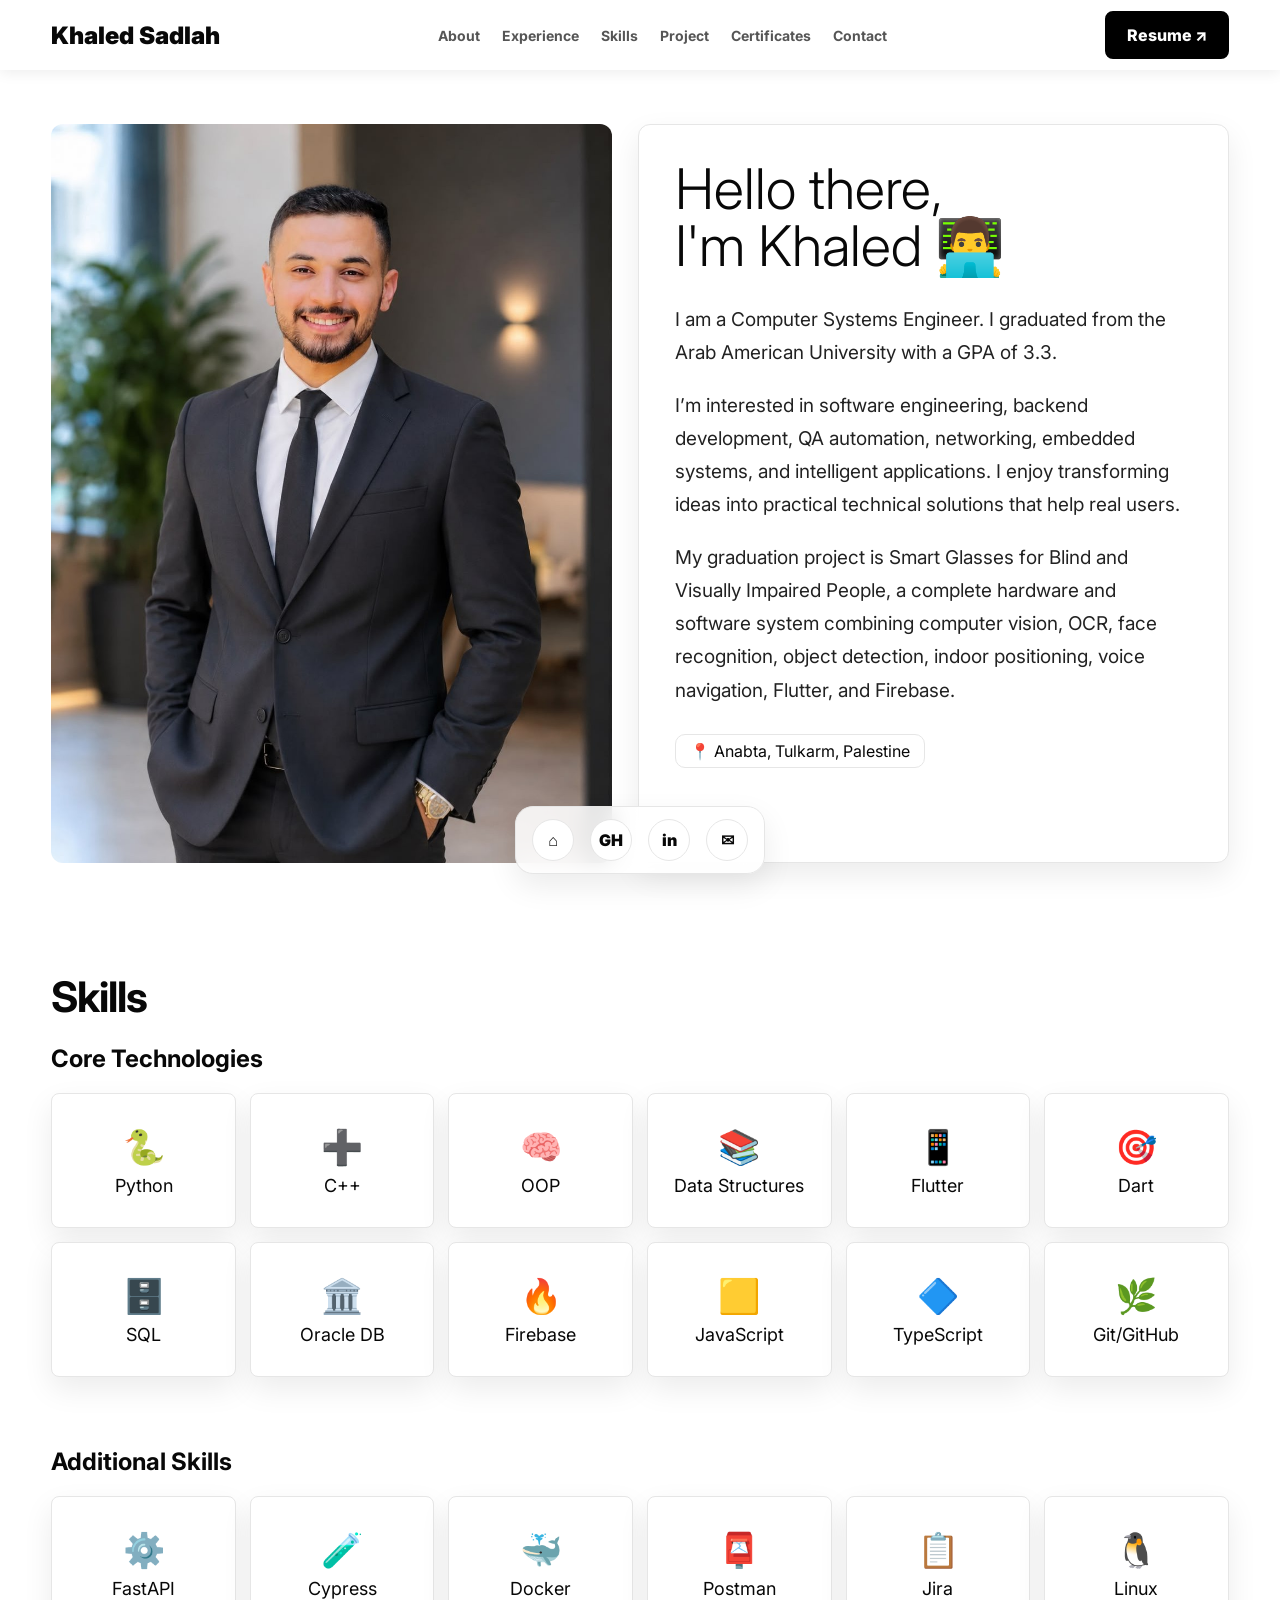
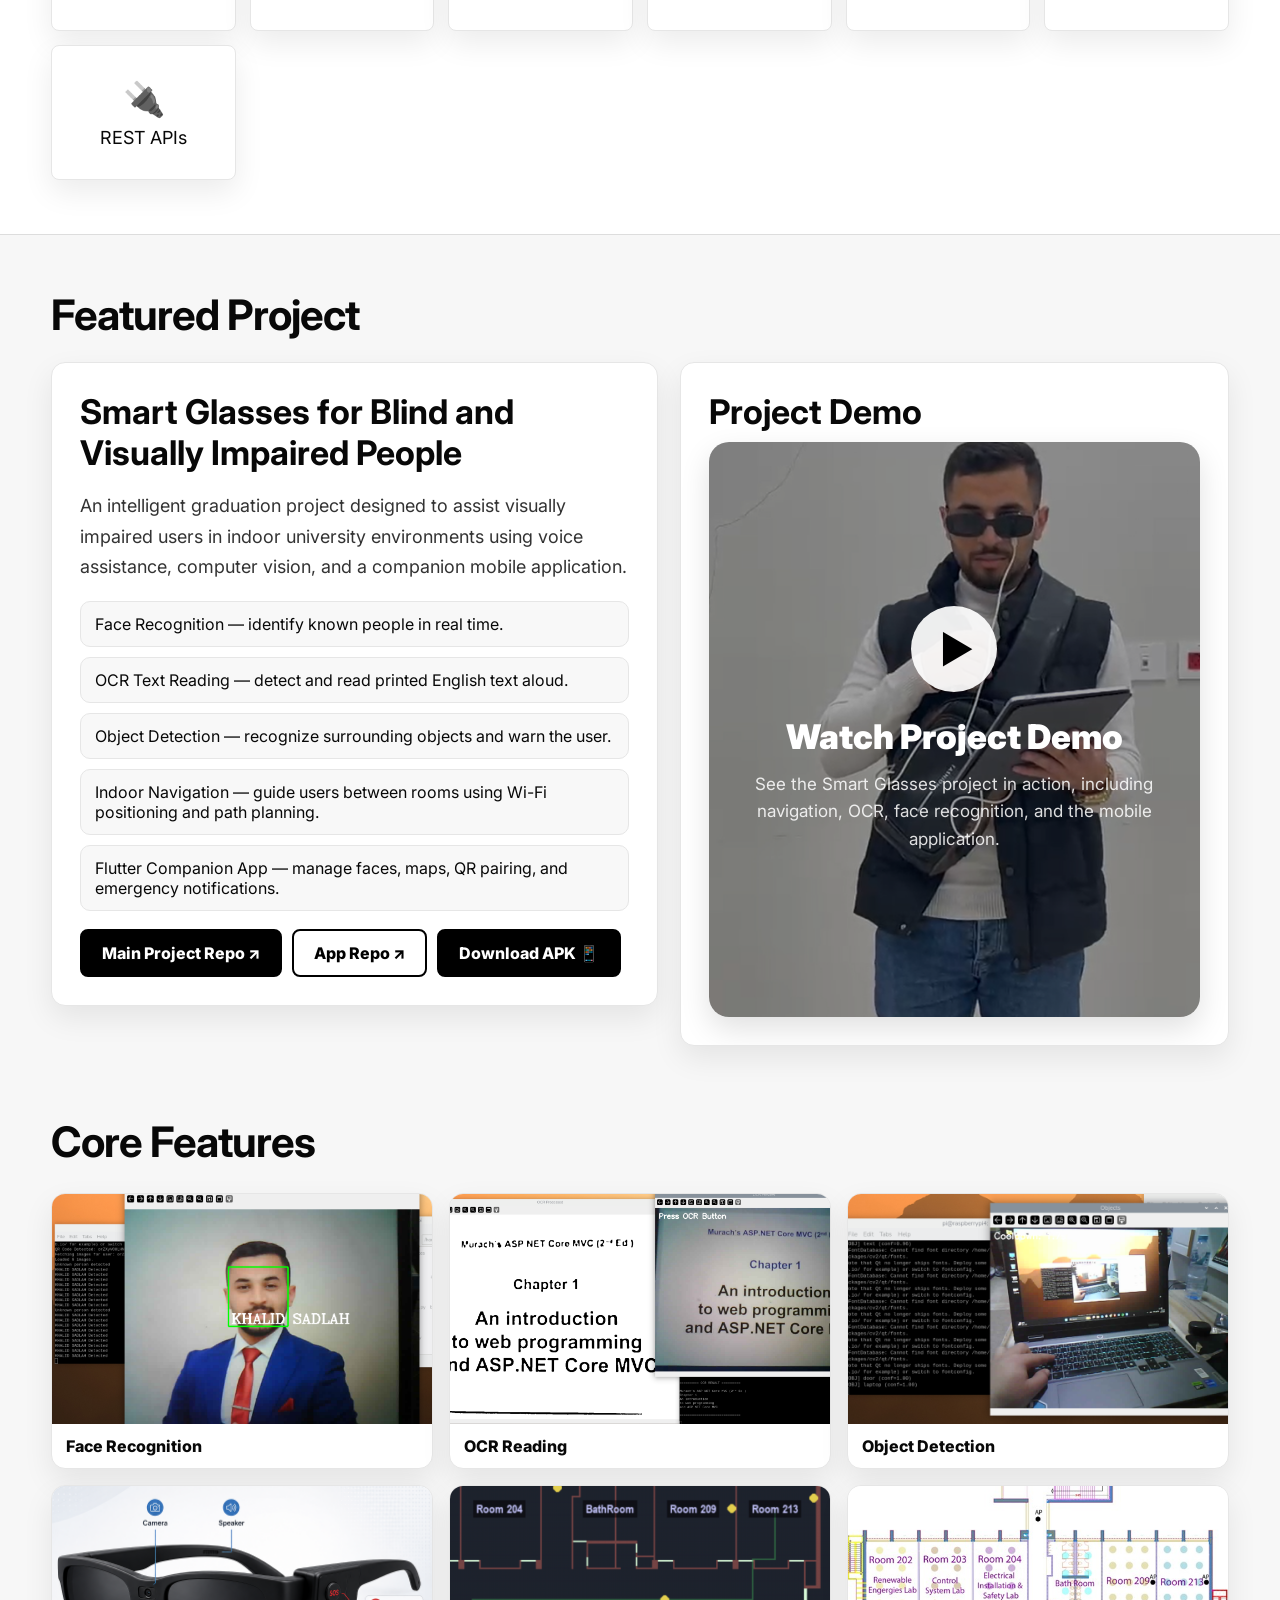
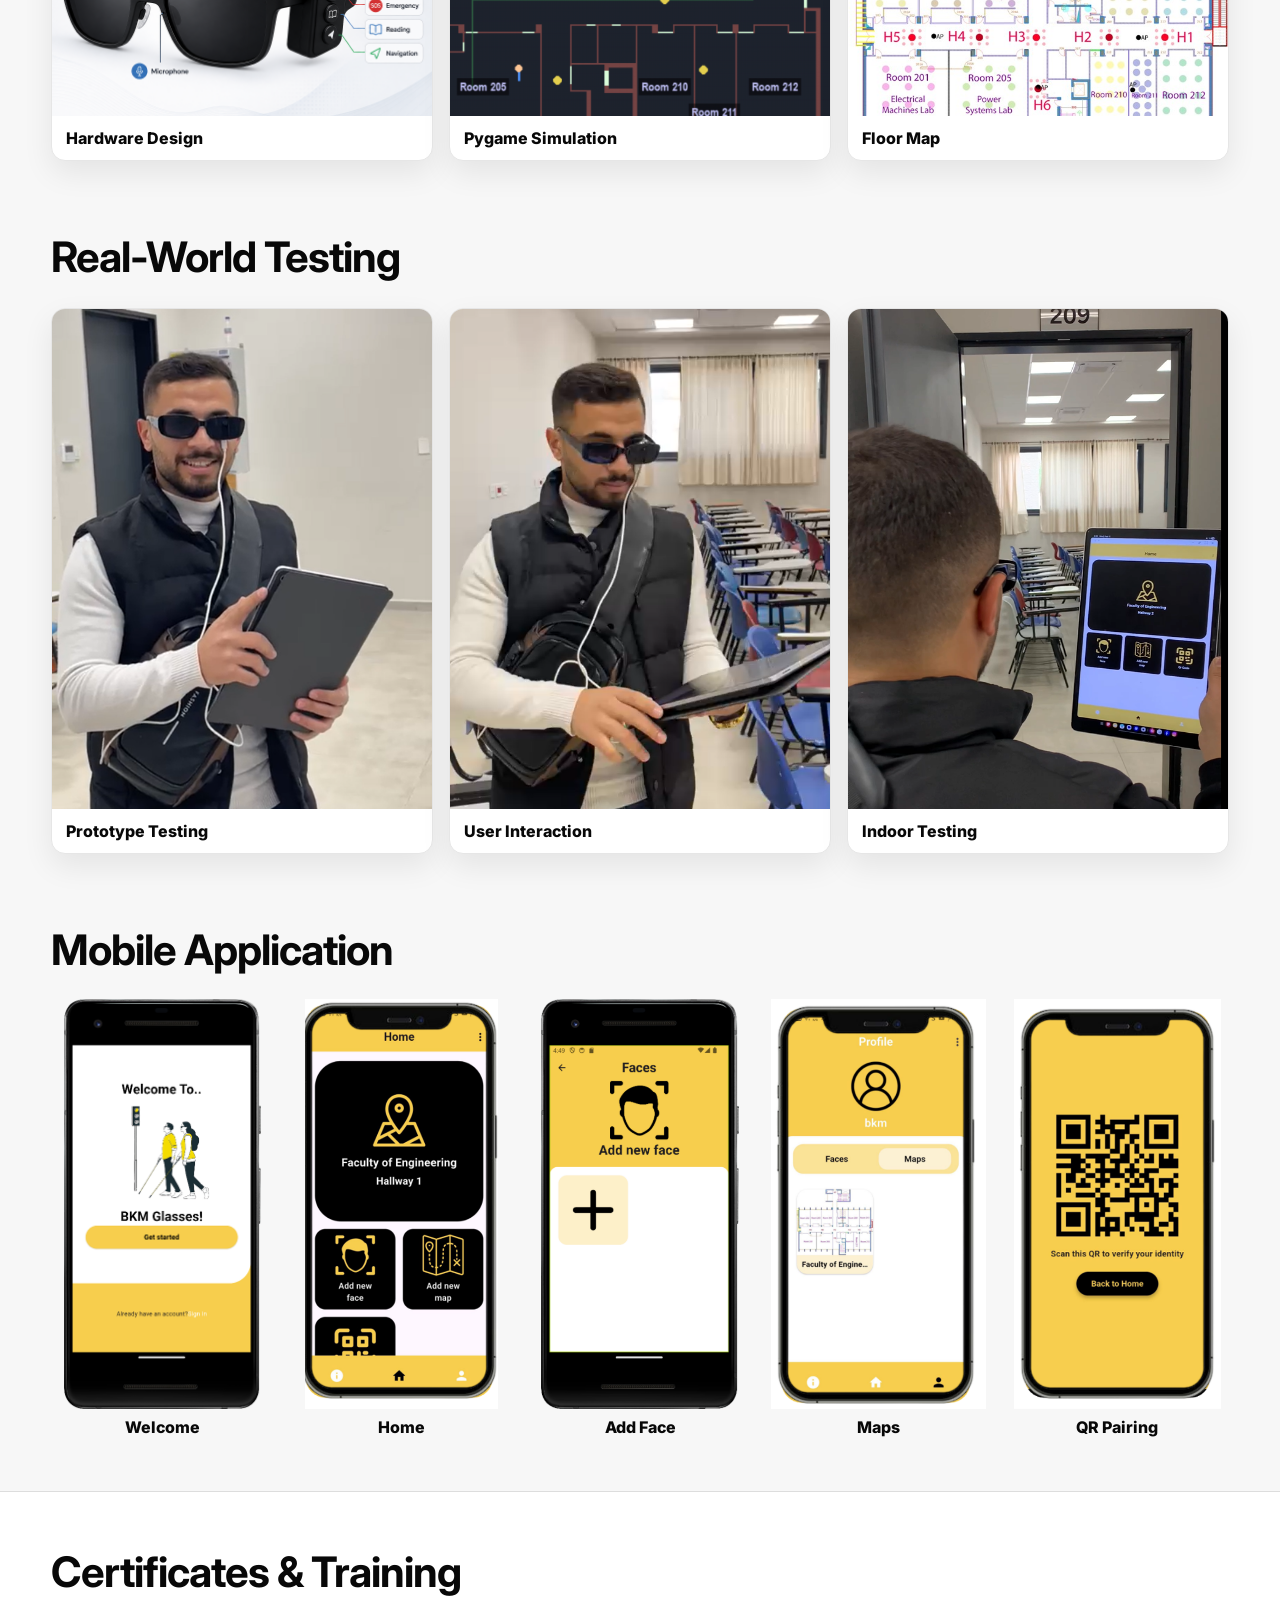
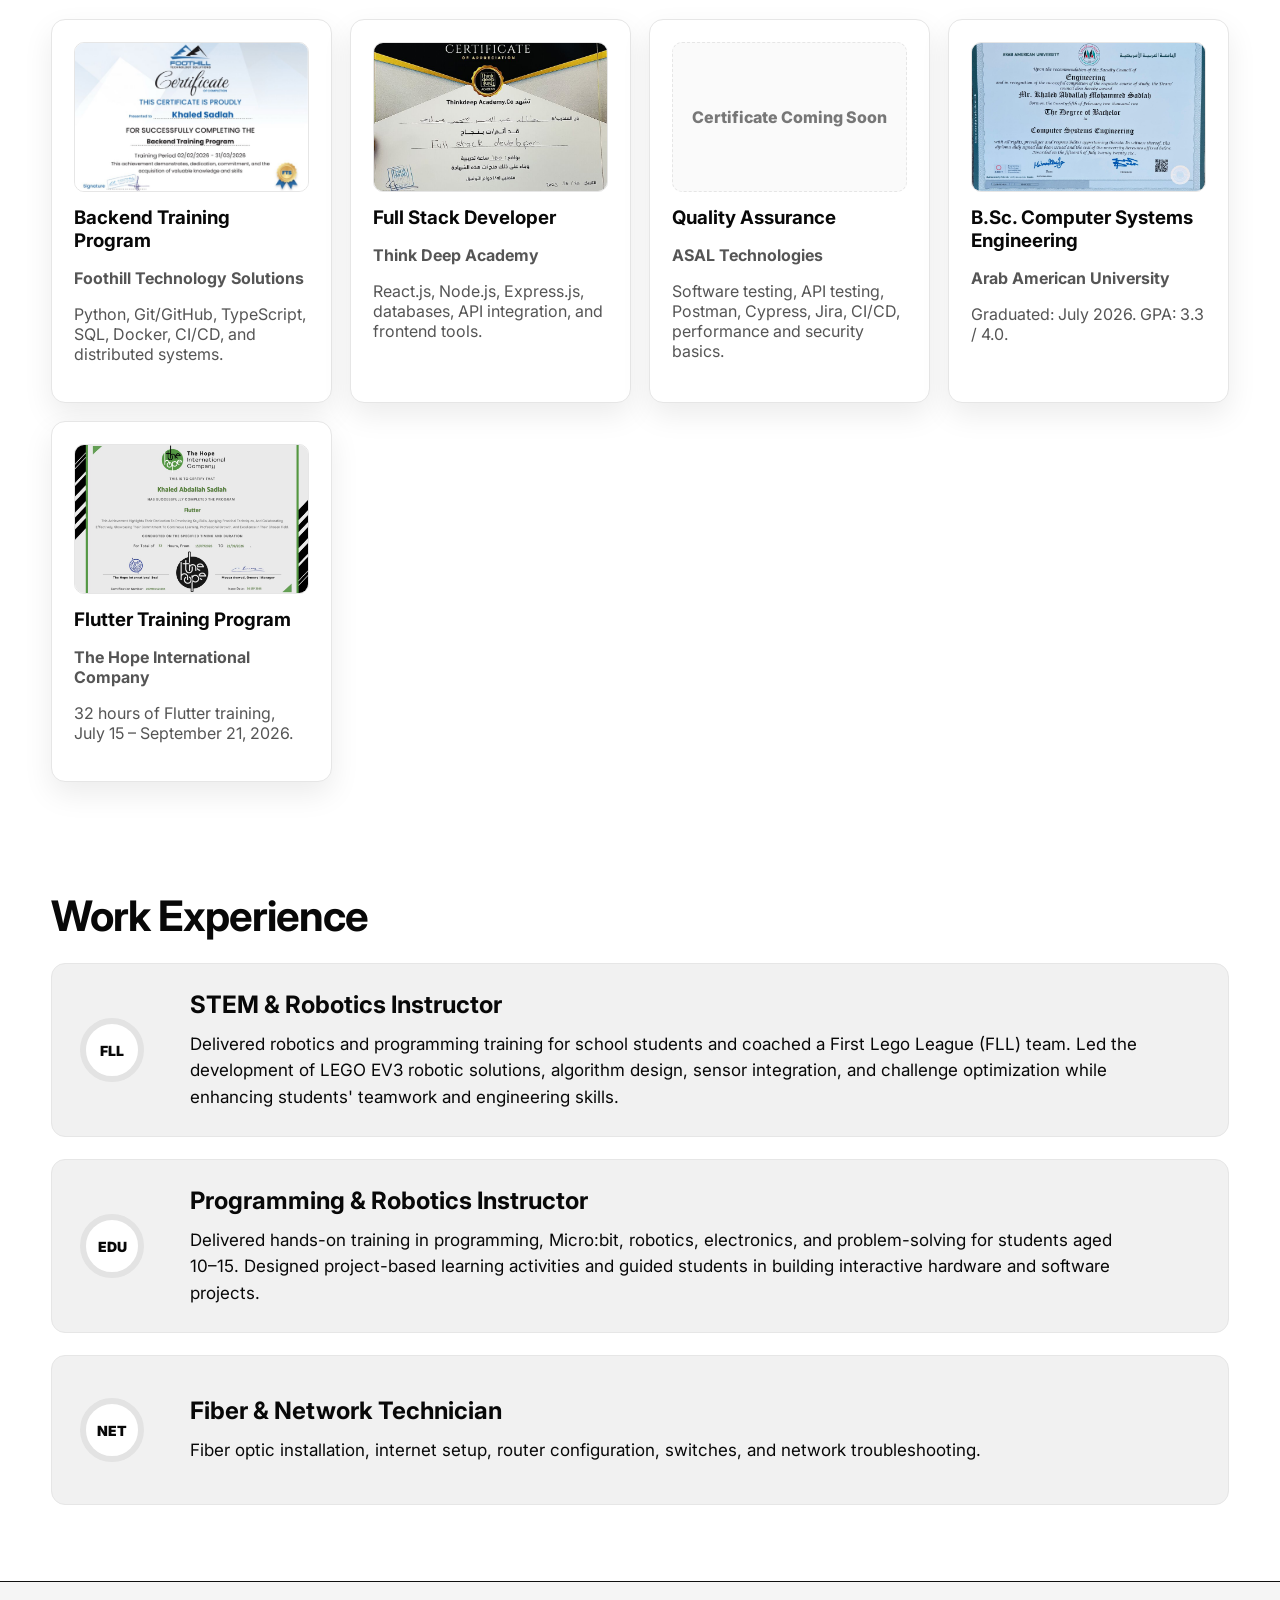
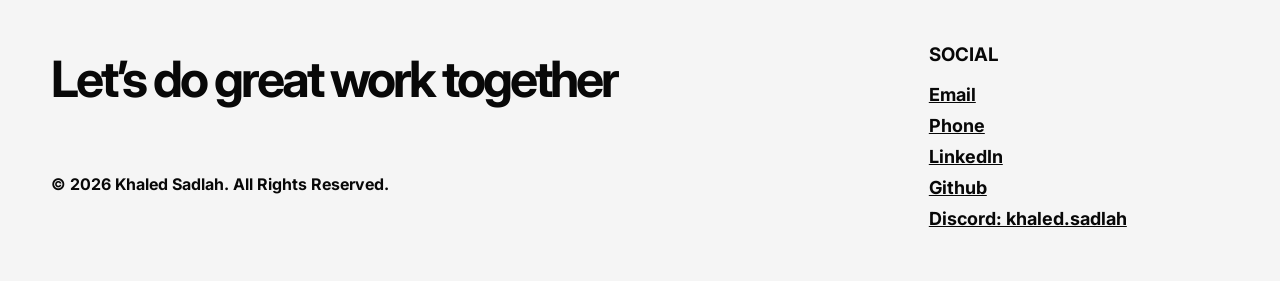
==== commit 7b5a3c45: "Open all certificate images at full size" ====
--- a/portfolio.html
+++ b/portfolio.html
@@ -155,14 +155,14 @@
 
       <div class="courses-grid">
         <div class="course">
-          <img class="cert-img" src="assets/images/cert_backend.png" alt="Backend certificate">
+          <a href="assets/images/cert_backend.png" target="_blank" rel="noopener noreferrer" aria-label="View Backend training certificate"><img class="cert-img" src="assets/images/cert_backend.png" alt="Backend certificate"></a>
           <h3>Backend Training Program</h3>
           <p><b>Foothill Technology Solutions</b></p>
           <p>Python, Git/GitHub, TypeScript, SQL, Docker, CI/CD, and distributed systems.</p>
         </div>
 
         <div class="course">
-          <img class="cert-img" src="assets/images/cert_fullstack.png" alt="Full stack certificate">
+          <a href="assets/images/cert_fullstack.png" target="_blank" rel="noopener noreferrer" aria-label="View Full stack certificate"><img class="cert-img" src="assets/images/cert_fullstack.png" alt="Full stack certificate"></a>
           <h3>Full Stack Developer</h3>
           <p><b>Think Deep Academy</b></p>
           <p>React.js, Node.js, Express.js, databases, API integration, and frontend tools.</p>
--- a/assets/style.css
+++ b/assets/style.css
@@ -417,7 +417,7 @@
 }
 
 .cert-img {
-  object-fit: contain;
+  object-fit: cover;
 }
 
 .coming-soon {
